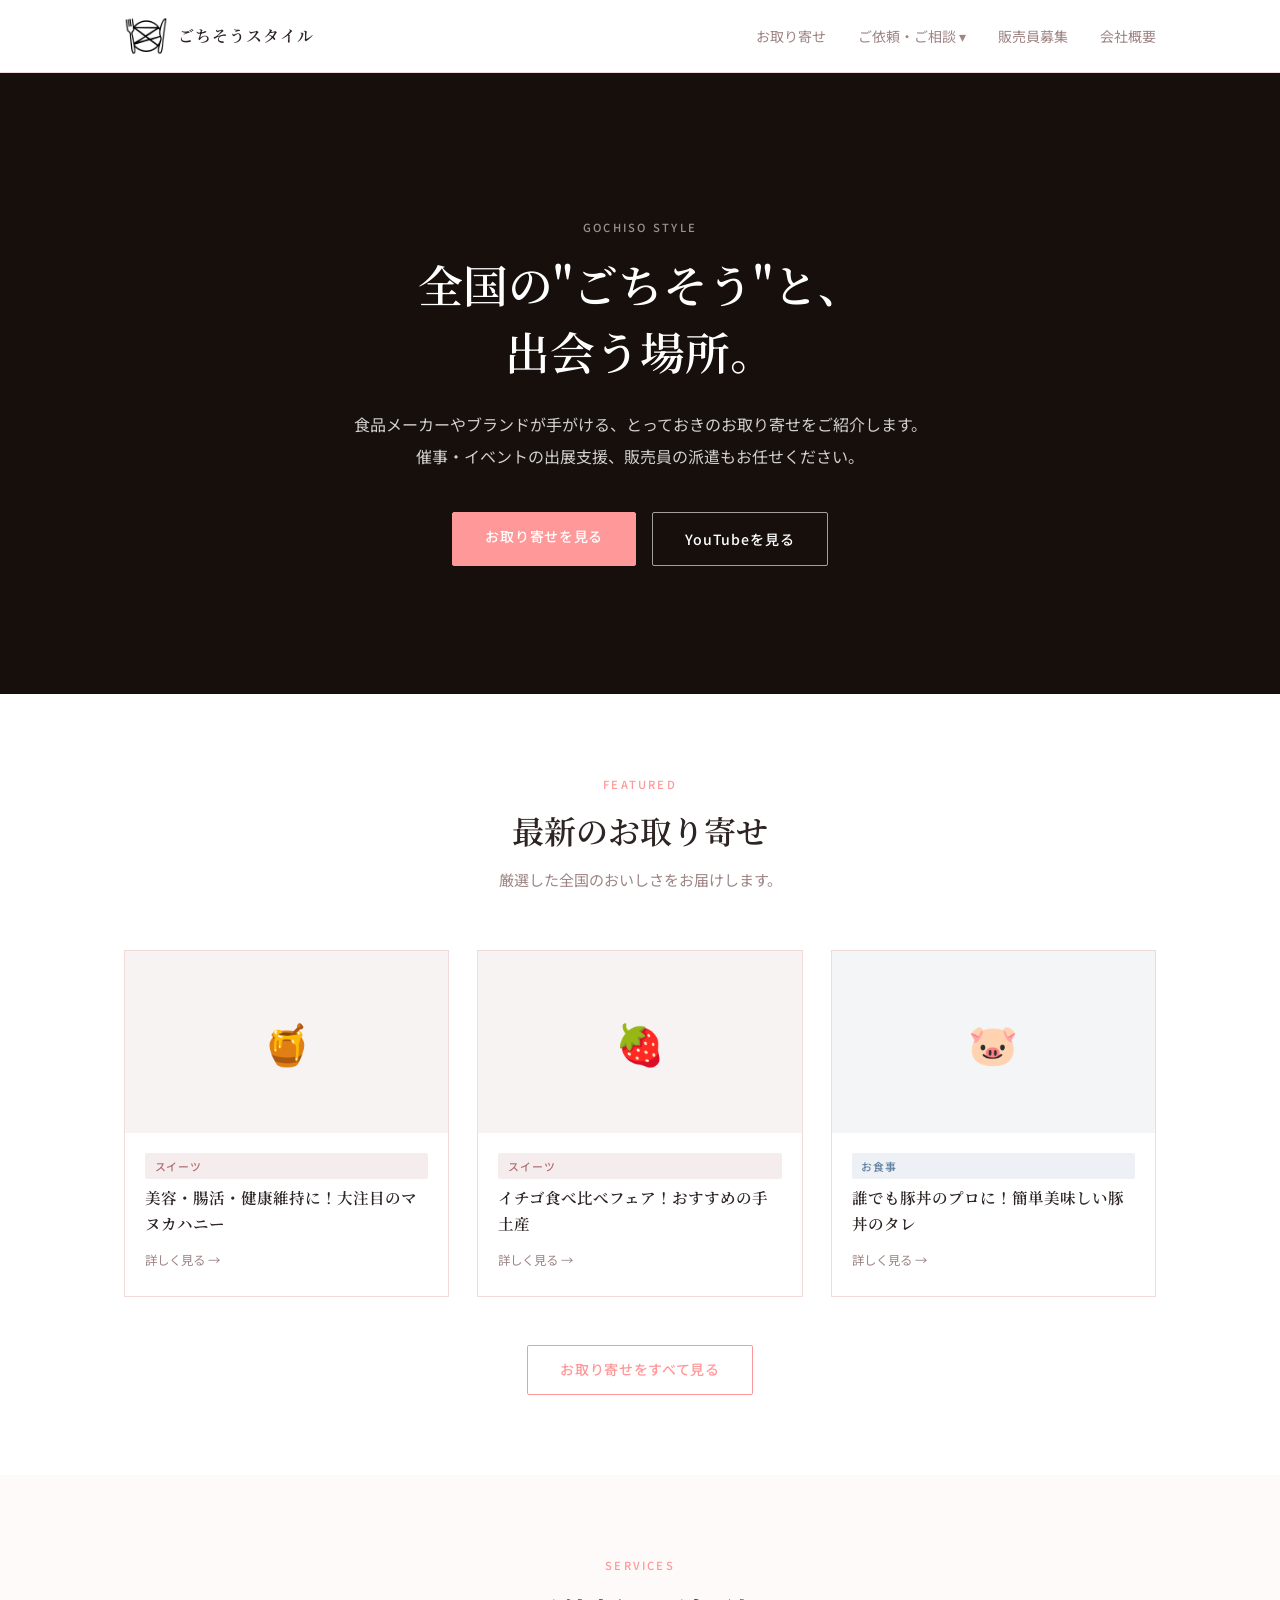
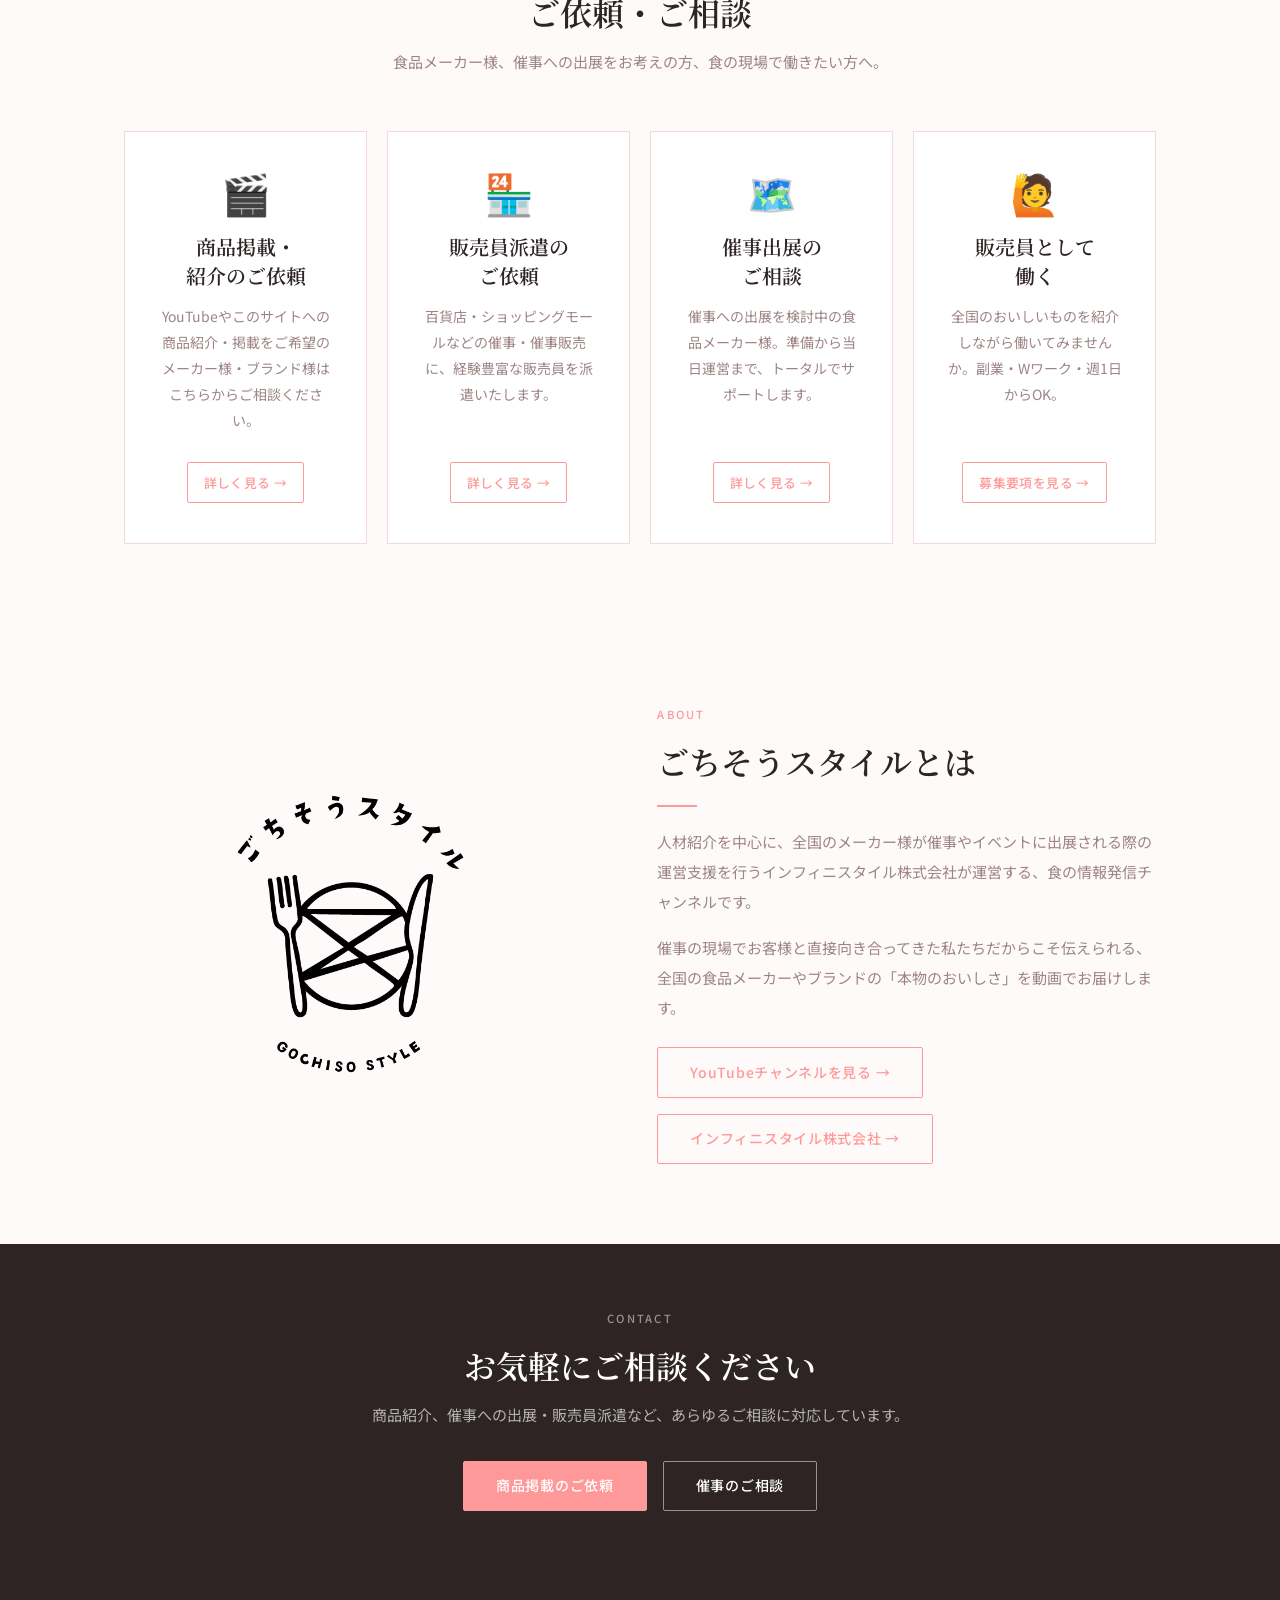
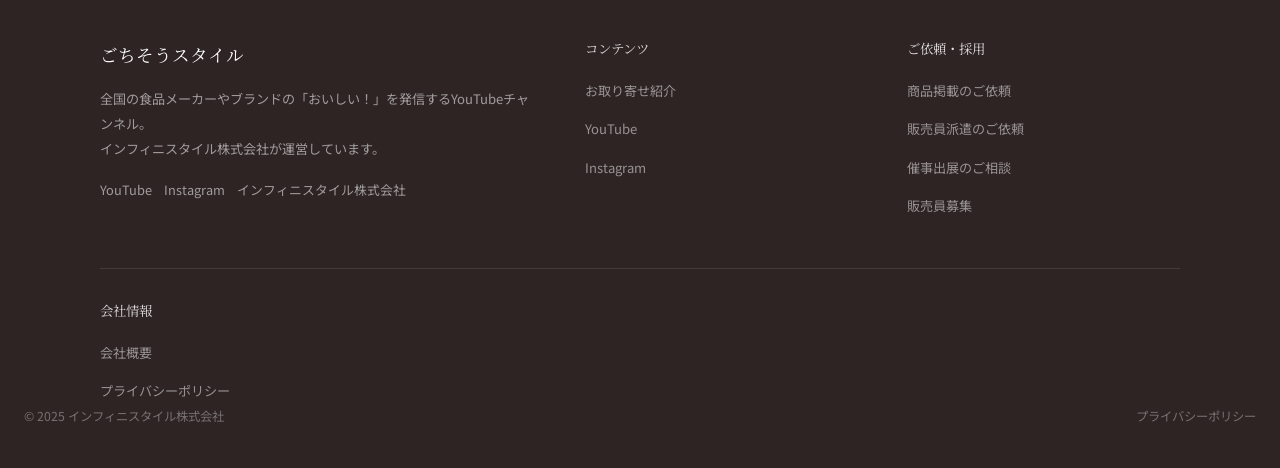
==== index.html @ 625bbd9e "Initial commit: ごちそうスタイル website - トップページ（FV動画・商品一覧） - 商品詳細ページ - ご依頼・ご相談 3ページ（商品掲載・販売員派遣・催事出展） - 販売員" ====
<!DOCTYPE html>
<html lang="ja">
<head>
  <meta charset="UTF-8">
  <meta name="viewport" content="width=device-width, initial-scale=1.0">
  <title>ごちそうスタイル｜全国の"ごちそう"と出会う場所</title>
  <meta name="description" content="食品メーカーやブランドが手がける、とっておきのお取り寄せをご紹介。催事への出展支援・販売員派遣はインフィニスタイル株式会社へ。">
  <link rel="stylesheet" href="css/style.css">
</head>
<body>

<!-- ===== Header ===== -->
<header class="site-header">
  <div class="container">
    <a href="index.html" class="site-logo">
      <img src="images/logo.png" alt="ごちそうスタイル" class="logo-img">
      <span class="logo-text">ごちそうスタイル</span>
    </a>
    <button class="nav-toggle" id="navToggle" aria-expanded="false" aria-label="メニューを開く">
      <span></span><span></span><span></span>
    </button>
    <nav class="site-nav" id="siteNav">
      <ul>
        <li><a href="products.html">お取り寄せ</a></li>
        <li class="has-dropdown">
          <a href="#">ご依頼・ご相談 ▾</a>
          <ul class="dropdown">
            <li><a href="request-feature.html">商品掲載・紹介のご依頼</a></li>
            <li><a href="request-dispatch.html">催事への販売員派遣のご依頼</a></li>
            <li><a href="request-exhibition.html">催事出展のご相談</a></li>
          </ul>
        </li>
        <li><a href="recruit.html">販売員募集</a></li>
        <li><a href="company.html">会社概要</a></li>
      </ul>
    </nav>
  </div>
</header>

<!-- ===== Hero ===== -->
<section class="hero">
  <!-- 動画ファイルを video/fv.mp4 に配置してください -->
  <video class="hero-video-bg" autoplay muted loop playsinline>
    <source src="video/fv.mp4" type="video/mp4">
  </video>
  <div class="hero-overlay"></div>
  <div class="hero-inner">
    <span class="section-label">GOCHISO STYLE</span>
    <h1>全国の"ごちそう"と、<br>出会う場所。</h1>
    <p>食品メーカーやブランドが手がける、とっておきのお取り寄せをご紹介します。<br>催事・イベントの出展支援、販売員の派遣もお任せください。</p>
    <div class="btn-group">
      <a href="products.html" class="btn btn-primary">お取り寄せを見る</a>
      <a href="https://www.youtube.com/@gochiso-style" target="_blank" rel="noopener" class="btn btn-hero-outline">YouTubeを見る</a>
    </div>
  </div>
</section>

<!-- ===== Featured Products ===== -->
<section class="section">
  <div class="container">
    <div class="section-header">
      <span class="section-label">FEATURED</span>
      <h2>最新のお取り寄せ</h2>
      <p>厳選した全国のおいしさをお届けします。</p>
    </div>

    <div class="products-grid" id="featured-products">
      <!-- JS で描画 -->
      <p style="color:var(--text-muted);font-size:0.9rem;">読み込み中...</p>
    </div>

    <div style="text-align: center; margin-top: 3rem;">
      <a href="products.html" class="btn btn-outline">お取り寄せをすべて見る</a>
    </div>
  </div>
</section>

<!-- ===== Services ===== -->
<section class="section section-alt">
  <div class="container">
    <div class="section-header">
      <span class="section-label">SERVICES</span>
      <h2>ご依頼・ご相談</h2>
      <p>食品メーカー様、催事への出展をお考えの方、食の現場で働きたい方へ。</p>
    </div>
    <div class="services-grid">

      <div class="service-card">
        <div class="service-card-icon">🎬</div>
        <h3>商品掲載・<br>紹介のご依頼</h3>
        <p>YouTubeやこのサイトへの商品紹介・掲載をご希望のメーカー様・ブランド様はこちらからご相談ください。</p>
        <a href="request-feature.html" class="btn btn-outline btn-sm">詳しく見る →</a>
      </div>

      <div class="service-card">
        <div class="service-card-icon">🏪</div>
        <h3>販売員派遣の<br>ご依頼</h3>
        <p>百貨店・ショッピングモールなどの催事・催事販売に、経験豊富な販売員を派遣いたします。</p>
        <a href="request-dispatch.html" class="btn btn-outline btn-sm">詳しく見る →</a>
      </div>

      <div class="service-card">
        <div class="service-card-icon">🗺️</div>
        <h3>催事出展の<br>ご相談</h3>
        <p>催事への出展を検討中の食品メーカー様。準備から当日運営まで、トータルでサポートします。</p>
        <a href="request-exhibition.html" class="btn btn-outline btn-sm">詳しく見る →</a>
      </div>

      <div class="service-card">
        <div class="service-card-icon">🙋</div>
        <h3>販売員として<br>働く</h3>
        <p>全国のおいしいものを紹介しながら働いてみませんか。副業・Wワーク・週1日からOK。</p>
        <a href="recruit.html" class="btn btn-outline btn-sm">募集要項を見る →</a>
      </div>

    </div>
  </div>
</section>

<!-- ===== About (最下部) ===== -->
<section class="section section-alt">
  <div class="container">
    <div class="about-content">
      <div class="about-img">
        <img src="images/about.png" alt="ごちそうスタイル">
      </div>
      <div class="about-text">
        <span class="section-label">ABOUT</span>
        <h2>ごちそうスタイルとは</h2>
        <div class="divider"></div>
        <p>人材紹介を中心に、全国のメーカー様が催事やイベントに出展される際の運営支援を行うインフィニスタイル株式会社が運営する、食の情報発信チャンネルです。</p>
        <p>催事の現場でお客様と直接向き合ってきた私たちだからこそ伝えられる、全国の食品メーカーやブランドの「本物のおいしさ」を動画でお届けします。</p>
        <div style="display:flex; gap:1rem; flex-wrap:wrap; margin-top:1.5rem;">
          <a href="https://www.youtube.com/@gochiso-style" target="_blank" rel="noopener" class="btn btn-outline">YouTubeチャンネルを見る →</a>
          <!-- インフィニスタイル株式会社のURLを下記に設定してください -->
          <a href="https://infinistyle.co.jp" target="_blank" rel="noopener" class="btn btn-outline">インフィニスタイル株式会社 →</a>
        </div>
      </div>
    </div>
  </div>
</section>

<!-- ===== CTA ===== -->
<section class="cta-banner">
  <div class="container">
    <span class="section-label">CONTACT</span>
    <h2>お気軽にご相談ください</h2>
    <p>商品紹介、催事への出展・販売員派遣など、あらゆるご相談に対応しています。</p>
    <div class="btn-group">
      <a href="request-feature.html" class="btn btn-primary">商品掲載のご依頼</a>
      <a href="request-exhibition.html" class="btn btn-outline">催事のご相談</a>
    </div>
  </div>
</section>

<!-- ===== Footer ===== -->
<footer class="site-footer">
  <div class="footer-inner">
    <div class="footer-top">
      <div class="footer-brand">
        <span class="footer-logo">ごちそうスタイル</span>
        <p>全国の食品メーカーやブランドの「おいしい！」を発信するYouTubeチャンネル。<br>インフィニスタイル株式会社が運営しています。</p>
        <div style="margin-top:1rem; display:flex; gap:0.75rem; flex-wrap:wrap;">
          <a href="https://www.youtube.com/@gochiso-style" target="_blank" rel="noopener"
             style="font-size:0.8rem;color:rgba(255,255,255,0.55);">YouTube</a>
          <a href="https://www.instagram.com/infinistyle/" target="_blank" rel="noopener"
             style="font-size:0.8rem;color:rgba(255,255,255,0.55);">Instagram</a>
          <!-- インフィニスタイル株式会社のURLを設定してください -->
          <a href="https://infinistyle.co.jp" target="_blank" rel="noopener"
             style="font-size:0.8rem;color:rgba(255,255,255,0.55);">インフィニスタイル株式会社</a>
        </div>
      </div>
      <div class="footer-nav">
        <h4>コンテンツ</h4>
        <ul>
          <li><a href="products.html">お取り寄せ紹介</a></li>
          <li><a href="https://www.youtube.com/@gochiso-style" target="_blank" rel="noopener">YouTube</a></li>
          <li><a href="https://www.instagram.com/infinistyle/" target="_blank" rel="noopener">Instagram</a></li>
        </ul>
      </div>
      <div class="footer-nav">
        <h4>ご依頼・採用</h4>
        <ul>
          <li><a href="request-feature.html">商品掲載のご依頼</a></li>
          <li><a href="request-dispatch.html">販売員派遣のご依頼</a></li>
          <li><a href="request-exhibition.html">催事出展のご相談</a></li>
          <li><a href="recruit.html">販売員募集</a></li>
        </ul>
      </div>
    </div>
      <div class="footer-nav">
        <h4>会社情報</h4>
        <ul>
          <li><a href="company.html">会社概要</a></li>
          <li><a href="#">プライバシーポリシー</a></li>
        </ul>
      </div>
    </div><!-- /.footer-top -->
    <div class="footer-bottom">
      <p>© 2025 インフィニスタイル株式会社</p>
      <div class="footer-links">
        <a href="#">プライバシーポリシー</a>
      </div>
    </div>
  </div>
</footer>

<script src="js/main.js"></script>
</body>
</html>
---- css/style.css ----
/* =====================================================
   ごちそうスタイル — Shared Stylesheet
   Design: Warm minimal (inspired by 北欧暮らしの道具店)
   ===================================================== */

@import url('https://fonts.googleapis.com/css2?family=Noto+Sans+JP:wght@300;400;500&family=Noto+Serif+JP:wght@400;600&display=swap');

/* === Variables === */
:root {
  --bg:           #FFFFFF;
  --bg-alt:       #FFFAFA;
  --surface:      #FFFFFF;
  --text:         #2E2424;
  --text-muted:   #9E8484;
  --accent:       #FF9999;
  --accent-hover: #E07777;
  --accent-light: #FFE4E4;
  --border:       #F0DADA;
  --border-light: #FBF0F0;
  --font-serif:   'Noto Serif JP', 'Georgia', serif;
  --font-sans:    'Noto Sans JP', 'Hiragino Kaku Gothic ProN', sans-serif;
  --max-w:        1080px;
  --px:           1.5rem;
  --radius:       2px;
  --shadow:       0 2px 12px rgba(46, 36, 36, 0.07);
  --shadow-md:    0 4px 24px rgba(46, 36, 36, 0.11);
  --transition:   0.2s ease;
}

/* === Reset === */
*, *::before, *::after { box-sizing: border-box; margin: 0; padding: 0; }
html { font-size: 16px; scroll-behavior: smooth; }
body {
  font-family: var(--font-sans);
  font-weight: 400;
  color: var(--text);
  background: var(--bg);
  line-height: 1.85;
  -webkit-font-smoothing: antialiased;
}
img { max-width: 100%; display: block; }
a { color: inherit; text-decoration: none; }
ul { list-style: none; }
button { font-family: var(--font-sans); }

/* === Layout === */
.container {
  max-width: var(--max-w);
  margin: 0 auto;
  padding: 0 var(--px);
}

/* === Typography === */
h1, h2, h3, h4 {
  font-family: var(--font-serif);
  font-weight: 600;
  line-height: 1.5;
}
h1 { font-size: clamp(1.9rem, 4vw, 2.8rem); }
h2 { font-size: clamp(1.45rem, 3vw, 2rem); }
h3 { font-size: 1.2rem; }
h4 { font-size: 1rem; }

.section-label {
  display: block;
  font-size: 0.7rem;
  font-weight: 500;
  letter-spacing: 0.2em;
  text-transform: uppercase;
  color: var(--accent);
  margin-bottom: 0.75rem;
}
.divider {
  width: 40px;
  height: 2px;
  background: var(--accent);
  margin: 1.25rem 0;
}
.divider-center { margin-left: auto; margin-right: auto; }

/* === Header === */
.site-header {
  background: var(--surface);
  border-bottom: 1px solid var(--border);
  position: sticky;
  top: 0;
  z-index: 100;
}
.site-header .container {
  display: flex;
  align-items: center;
  justify-content: space-between;
  height: 72px;
}
.site-logo {
  display: flex;
  align-items: center;
  gap: 0.65rem;
  flex-shrink: 0;
  text-decoration: none;
}
.logo-img {
  width: 44px;
  height: 44px;
  object-fit: contain;
  border-radius: 4px;
  display: block;
}
.logo-text {
  font-family: var(--font-serif);
  font-size: 1rem;
  font-weight: 600;
  color: var(--text);
  letter-spacing: 0.06em;
}
.site-nav > ul {
  display: flex;
  align-items: center;
  gap: 2rem;
}
.site-nav > ul > li > a {
  font-size: 0.875rem;
  color: var(--text-muted);
  transition: color var(--transition);
  white-space: nowrap;
}
.site-nav > ul > li > a:hover { color: var(--text); }

/* Dropdown */
.has-dropdown { position: relative; }
.dropdown {
  display: none;
  position: absolute;
  top: 100%;
  left: -1rem;
  background: var(--surface);
  border: 1px solid var(--border);
  min-width: 210px;
  padding: 0.5rem 0;
  box-shadow: var(--shadow);
  padding-top: 12px; /* 上部に余白を持たせつつ隙間をなくす */
}
.has-dropdown:hover .dropdown { display: block; }
.dropdown li a {
  display: block;
  padding: 0.55rem 1.25rem;
  font-size: 0.84rem;
  color: var(--text-muted);
  transition: all var(--transition);
}
.dropdown li a:hover { background: var(--bg); color: var(--text); }

/* Mobile toggle */
.nav-toggle {
  display: none;
  flex-direction: column;
  gap: 5px;
  background: none;
  border: none;
  cursor: pointer;
  padding: 6px;
}
.nav-toggle span {
  display: block;
  width: 22px;
  height: 2px;
  background: var(--text);
  transition: var(--transition);
}

/* === Buttons === */
.btn {
  display: inline-block;
  padding: 0.7rem 2rem;
  font-size: 0.875rem;
  font-weight: 500;
  letter-spacing: 0.05em;
  cursor: pointer;
  transition: all var(--transition);
  border-radius: var(--radius);
  border: 1px solid transparent;
}
.btn-primary {
  background: var(--accent);
  color: #fff;
  border-color: var(--accent);
}
.btn-primary:hover {
  background: var(--accent-hover);
  border-color: var(--accent-hover);
}
.btn-outline {
  background: transparent;
  color: var(--accent);
  border-color: var(--accent);
}
.btn-outline:hover { background: var(--accent-light); }
.btn-group {
  display: flex;
  gap: 1rem;
  justify-content: center;
  flex-wrap: wrap;
}

/* === Sections === */
.section { padding: 5rem var(--px); }
.section-alt { background: var(--bg-alt); }
.section-header { text-align: center; margin-bottom: 3.5rem; }
.section-header h2 { margin-bottom: 0.75rem; }
.section-header p {
  color: var(--text-muted);
  max-width: 520px;
  margin: 0 auto;
  font-size: 0.94rem;
}

/* === Hero (video FV) === */
.hero {
  position: relative;
  overflow: hidden;
  background: #1a1210; /* 動画なし時のフォールバック */
  padding: 9rem var(--px) 8rem;
  text-align: center;
}
.hero-video-bg {
  position: absolute;
  top: 0; left: 0;
  width: 100%; height: 100%;
  object-fit: cover;
  z-index: 0;
}
.hero-overlay {
  position: absolute;
  top: 0; left: 0;
  width: 100%; height: 100%;
  background: rgba(20, 12, 8, 0.52);
  z-index: 1;
}
.hero-inner {
  position: relative;
  z-index: 2;
  max-width: 640px;
  margin: 0 auto;
}
.hero .section-label { color: rgba(255,255,255,0.55); }
.hero h1 { color: #ffffff; margin-bottom: 1.5rem; }
.hero p {
  font-size: 1rem;
  color: rgba(255,255,255,0.8);
  line-height: 2;
  margin-bottom: 2.5rem;
}
.btn-hero-outline {
  display: inline-flex;
  align-items: center;
  gap: 0.4rem;
  padding: 0.8rem 2rem;
  font-size: 0.88rem;
  font-weight: 500;
  letter-spacing: 0.06em;
  border: 1.5px solid rgba(255,255,255,0.6);
  color: #ffffff;
  transition: all var(--transition);
  text-decoration: none;
}
.btn-hero-outline:hover {
  background: rgba(255,255,255,0.12);
  border-color: #ffffff;
}

/* === Page Hero (inner pages) === */
.page-hero {
  background: var(--bg-alt);
  padding: 3.5rem var(--px);
  text-align: center;
  border-bottom: 1px solid var(--border);
}
.breadcrumb {
  display: flex;
  align-items: center;
  justify-content: center;
  gap: 0.5rem;
  font-size: 0.78rem;
  color: var(--text-muted);
  margin-bottom: 1rem;
}
.breadcrumb a:hover { color: var(--accent); }
.page-hero h1 { font-size: clamp(1.5rem, 3vw, 2rem); margin-bottom: 0.5rem; }
.page-hero p { font-size: 0.9rem; color: var(--text-muted); }

/* === About Section === */
.about-content {
  display: grid;
  grid-template-columns: 1fr 1.1fr;
  gap: 5rem;
  align-items: center;
}
.about-img {
  display: flex;
  align-items: center;
  justify-content: center;
}
.about-img img {
  width: 100%;
  height: auto;
  display: block;
}
.about-text h2 { margin-bottom: 1rem; }
.about-text p {
  color: var(--text-muted);
  line-height: 2;
  margin-bottom: 1rem;
  font-size: 0.94rem;
}

/* === Stats === */
.stats {
  display: grid;
  grid-template-columns: repeat(3, 1fr);
  gap: 1px;
  background: var(--border);
  border: 1px solid var(--border);
  margin: 3rem 0 2rem;
}
.stat {
  background: var(--surface);
  padding: 2rem;
  text-align: center;
}
.stat-number {
  font-family: var(--font-serif);
  font-size: 2.4rem;
  font-weight: 600;
  color: var(--accent);
  display: block;
  line-height: 1;
  margin-bottom: 0.5rem;
}
.stat-label { font-size: 0.8rem; color: var(--text-muted); }

/* === Service Cards (Top page) === */
.services-grid {
  display: grid;
  grid-template-columns: repeat(auto-fill, minmax(240px, 1fr));
  gap: 1.25rem;
}
.service-card {
  background: var(--surface);
  border: 1px solid var(--border);
  padding: 2.5rem 2rem;
  transition: all var(--transition);
  text-align: center;
  display: flex;
  flex-direction: column;
  align-items: center;
}
.service-card:hover {
  box-shadow: var(--shadow-md);
  transform: translateY(-2px);
}
.service-card-icon {
  font-size: 2.5rem;
  margin-bottom: 1.25rem;
  line-height: 1;
}
.service-card h3 {
  margin-bottom: 0.85rem;
  font-size: 1.25rem;
  line-height: 1.45;
}
.service-card p {
  font-size: 0.875rem;
  color: var(--text-muted);
  line-height: 1.85;
  margin-bottom: 1.75rem;
  flex: 1;
}
.link-arrow {
  font-size: 0.82rem;
  color: var(--accent);
  display: inline-flex;
  align-items: center;
  gap: 0.25rem;
  transition: gap var(--transition);
}
.link-arrow:hover { gap: 0.45rem; }

/* === Product Cards === */
.products-grid {
  display: grid;
  grid-template-columns: repeat(auto-fill, minmax(300px, 1fr));
  gap: 1.75rem;
}
.product-card {
  background: var(--surface);
  border: 1px solid var(--border);
  overflow: hidden;
  transition: all var(--transition);
  color: inherit;
  display: flex;
  flex-direction: column;
}
.product-card:hover {
  box-shadow: var(--shadow-md);
  transform: translateY(-2px);
}
.product-thumb {
  aspect-ratio: 16/9;
  display: flex;
  align-items: center;
  justify-content: center;
  font-size: 2.5rem;
  overflow: hidden;
  position: relative;
  flex-shrink: 0;
}
.product-thumb img {
  width: 100%;
  height: 100%;
  object-fit: cover;
  position: absolute;
  top: 0; left: 0;
}
.thumb-sweets { background: #f7f3f3; }
.thumb-meal   { background: #f3f5f7; }
.product-body {
  padding: 1.25rem 1.25rem 1.5rem;
  display: flex;
  flex-direction: column;
  flex: 1;
}
.product-body h3 {
  font-size: 0.97rem;
  line-height: 1.65;
  margin: 0.4rem 0 0.75rem;
}
.product-desc {
  font-size: 0.84rem;
  color: var(--text-muted);
  line-height: 1.75;
  margin-bottom: 0.85rem;
}
.product-comment {
  border-left: 2px solid var(--border);
  padding: 0.6rem 0.9rem;
  font-size: 0.82rem;
  color: var(--text-muted);
  line-height: 1.7;
  margin-bottom: 1rem;
  font-style: italic;
}
.product-comment::before {
  content: '販売員より: ';
  font-style: normal;
  font-weight: 500;
  color: var(--accent);
  font-size: 0.75rem;
  display: block;
  margin-bottom: 0.2rem;
}
.product-info {
  display: flex;
  justify-content: space-between;
  align-items: baseline;
  margin-bottom: 1rem;
  flex-wrap: wrap;
  gap: 0.25rem;
}
.product-price {
  font-family: var(--font-serif);
  font-size: 1.15rem;
  font-weight: 600;
  color: var(--accent);
}
.product-manufacturer {
  font-size: 0.78rem;
  color: var(--text-muted);
}
.product-actions {
  display: flex;
  gap: 0.6rem;
  flex-wrap: wrap;
  margin-top: auto;
}
.btn-sm {
  padding: 0.5rem 1rem;
  font-size: 0.8rem;
  letter-spacing: 0.03em;
}
.product-meta { font-size: 0.78rem; color: var(--text-muted); }

/* Tags */
.tag {
  display: inline-block;
  font-size: 0.68rem;
  font-weight: 500;
  letter-spacing: 0.08em;
  padding: 0.18rem 0.6rem;
  border-radius: 2px;
}
.tag-sweets { background: #f5eded; color: #b07070; }
.tag-meal   { background: #edf0f5; color: #6080a0; }
.tag-other  { background: #f0f0f0; color: #888888; }

/* Category filter */
.filter-tabs {
  display: flex;
  gap: 0.5rem;
  margin-bottom: 2.5rem;
  flex-wrap: wrap;
}
.filter-tab {
  padding: 0.45rem 1.2rem;
  font-size: 0.84rem;
  border: 1px solid var(--border);
  background: var(--surface);
  cursor: pointer;
  transition: all var(--transition);
  border-radius: 2px;
  color: var(--text-muted);
}
.filter-tab.active,
.filter-tab:hover {
  background: var(--accent);
  border-color: var(--accent);
  color: #fff;
}

/* === Two Column (service pages) === */
.two-col {
  display: grid;
  grid-template-columns: 1fr 1.5fr;
  gap: 2rem;
  align-items: start;
}
.two-col > div:first-child {
  background: #ffffff;
  border-radius: 14px;
  padding: 2.5rem 2.5rem 3rem;
  box-shadow: var(--shadow);
}

/* === Info Box === */
.info-box {
  background: var(--accent-light);
  border-left: 3px solid var(--accent);
  padding: 1.2rem 1.5rem;
  margin: 2rem 0;
}
.info-box p { font-size: 0.9rem; line-height: 1.8; }

/* === Feature List === */
.feature-list { padding: 0; }
.feature-list li {
  padding: 0.7rem 0;
  border-bottom: 1px solid var(--border-light);
  display: flex;
  align-items: flex-start;
  gap: 0.75rem;
  font-size: 0.92rem;
  line-height: 1.75;
}
.feature-list li::before {
  content: '✓';
  color: var(--accent);
  font-weight: 600;
  flex-shrink: 0;
  margin-top: 0.05rem;
}

/* === Step Flow === */
.steps {
  display: grid;
  grid-template-columns: repeat(4, 1fr);
  gap: 0;
  margin: 2.5rem 0;
  position: relative;
}
.step {
  display: flex;
  flex-direction: column;
  align-items: center;
  text-align: center;
  padding: 0 1rem;
  position: relative;
}
.step:not(:last-child)::after {
  content: '→';
  position: absolute;
  right: -0.6rem;
  top: 1.1rem;
  color: var(--accent);
  font-size: 1.1rem;
  z-index: 1;
}
.step-num {
  width: 48px;
  height: 48px;
  border-radius: 50%;
  background: var(--accent);
  color: #fff;
  display: flex;
  align-items: center;
  justify-content: center;
  font-family: var(--font-serif);
  font-size: 1.1rem;
  font-weight: 600;
  margin-bottom: 0.75rem;
  flex-shrink: 0;
}
.step-label {
  font-size: 0.85rem;
  font-weight: 500;
  margin-bottom: 0.3rem;
}
.step-desc {
  font-size: 0.75rem;
  color: var(--text-muted);
  line-height: 1.6;
}

/* === FAQ (Accordion) === */
.faq-list { display: flex; flex-direction: column; gap: 0.75rem; margin-top: 1.5rem; }
.faq-item {
  border: 1px solid var(--border);
  border-radius: var(--radius);
  overflow: hidden;
}
.faq-q {
  padding: 1rem 1.25rem;
  font-weight: 500;
  font-size: 0.92rem;
  display: flex;
  gap: 0.75rem;
  align-items: center;
  background: var(--bg-alt);
  cursor: pointer;
  user-select: none;
  transition: background 0.2s;
}
.faq-q:hover { background: var(--border-light); }
.faq-q::before { content: 'Q'; color: var(--accent); font-weight: 700; flex-shrink: 0; }
.faq-q-text { flex: 1; }
.faq-toggle {
  flex-shrink: 0;
  width: 22px;
  height: 22px;
  border-radius: 50%;
  background: var(--accent);
  color: #fff;
  display: flex;
  align-items: center;
  justify-content: center;
  font-size: 1rem;
  line-height: 1;
  transition: transform 0.25s, background 0.2s;
}
.faq-item.open .faq-toggle { transform: rotate(45deg); }
.faq-a {
  padding: 0 1.25rem;
  font-size: 0.88rem;
  color: var(--text-muted);
  line-height: 1.85;
  display: flex;
  gap: 0.75rem;
  align-items: flex-start;
  max-height: 0;
  overflow: hidden;
  transition: max-height 0.35s ease, padding 0.25s ease;
}
.faq-item.open .faq-a {
  max-height: 400px;
  padding: 1rem 1.25rem;
}
.faq-a::before { content: 'A'; color: var(--text-muted); font-weight: 700; flex-shrink: 0; }

/* === Merit Cards === */
.merit-grid {
  display: grid;
  grid-template-columns: repeat(3, 1fr);
  gap: 1.25rem;
  margin: 2rem 0;
}
.merit-card {
  background: var(--surface);
  border: 1px solid var(--border);
  padding: 1.5rem 1.25rem;
  text-align: center;
}
.merit-num {
  font-family: var(--font-serif);
  font-size: 1.75rem;
  color: var(--accent);
  font-weight: 600;
  margin-bottom: 0.5rem;
}
.merit-title {
  font-size: 0.9rem;
  font-weight: 500;
  margin-bottom: 0.5rem;
  line-height: 1.5;
}
.merit-desc {
  font-size: 0.78rem;
  color: var(--text-muted);
  line-height: 1.75;
}

@media (max-width: 768px) {
  .steps { grid-template-columns: repeat(2, 1fr); gap: 1.5rem; }
  .step:not(:last-child)::after { display: none; }
  .merit-grid { grid-template-columns: 1fr; }
}

/* === Forms === */
.form-wrap {
  background: #FFF0F0;
  border-radius: 14px;
  padding: 2.5rem 2.5rem 3rem;
  max-width: none;
  margin: 0;
}
.form-intro {
  margin-bottom: 2.5rem;
  padding-bottom: 2rem;
  border-bottom: 1px solid var(--border);
}
.form-intro h2 { margin-bottom: 1rem; }
.form-intro p { color: var(--text-muted); line-height: 1.95; font-size: 0.94rem; }

.form-group { margin-bottom: 1.5rem; }
label {
  display: block;
  font-size: 0.84rem;
  font-weight: 500;
  margin-bottom: 0.45rem;
}
label .req { color: #C04040; margin-left: 0.25rem; font-size: 0.75rem; }

input[type="text"],
input[type="email"],
input[type="tel"],
input[type="date"],
input[type="url"],
input[type="number"],
select,
textarea {
  width: 100%;
  padding: 0.7rem 1rem;
  font-family: var(--font-sans);
  font-size: 0.92rem;
  color: var(--text);
  background: var(--surface);
  border: 1px solid var(--border);
  border-radius: var(--radius);
  transition: border-color var(--transition);
  appearance: none;
  -webkit-appearance: none;
}
input:focus, select:focus, textarea:focus {
  outline: none;
  border-color: var(--accent);
}
textarea { resize: vertical; min-height: 140px; }
select {
  background-image: url("data:image/svg+xml,%3Csvg xmlns='http://www.w3.org/2000/svg' width='12' height='8' viewBox='0 0 12 8'%3E%3Cpath d='M1 1l5 5 5-5' stroke='%237E7168' stroke-width='1.5' fill='none' stroke-linecap='round'/%3E%3C/svg%3E");
  background-repeat: no-repeat;
  background-position: right 1rem center;
  padding-right: 2.5rem;
  cursor: pointer;
}
.form-row {
  display: grid;
  grid-template-columns: 1fr 1fr;
  gap: 1rem;
}
.radio-group, .check-group {
  display: flex;
  gap: 1.5rem;
  flex-wrap: wrap;
  margin-top: 0.25rem;
}
.radio-group label, .check-group label {
  display: flex;
  align-items: center;
  gap: 0.4rem;
  font-weight: 400;
  cursor: pointer;
  font-size: 0.9rem;
  margin-bottom: 0;
}
.form-submit { margin-top: 2.5rem; text-align: center; }
.form-note {
  font-size: 0.78rem;
  color: var(--text-muted);
  margin-top: 1rem;
  text-align: center;
  line-height: 1.7;
}

/* === CTA Banner === */
.cta-banner {
  background: var(--text);
  color: #fff;
  padding: 4rem var(--px);
  text-align: center;
}
.cta-banner .section-label { color: rgba(255,255,255,0.5); }
.cta-banner h2 { color: #fff; margin-bottom: 0.75rem; }
.cta-banner p { color: rgba(255,255,255,0.65); font-size: 0.94rem; margin-bottom: 2rem; }
.cta-banner .btn-outline {
  color: #fff;
  border-color: rgba(255,255,255,0.5);
}
.cta-banner .btn-outline:hover {
  background: rgba(255,255,255,0.1);
  border-color: #fff;
}

/* === Job Detail (recruit page) === */
.job-table { width: 100%; border-collapse: collapse; }
.job-table th,
.job-table td {
  padding: 1rem 1.25rem;
  border-bottom: 1px solid var(--border);
  font-size: 0.9rem;
  vertical-align: top;
  line-height: 1.8;
  text-align: left;
}
.job-table th {
  width: 160px;
  color: var(--text-muted);
  font-weight: 500;
  white-space: nowrap;
}

/* === Product Detail Page === */
.product-detail-grid {
  display: grid;
  grid-template-columns: 1fr 1.1fr;
  gap: 4rem;
  align-items: start;
}

/* Image gallery */
.product-gallery-wrap { display: flex; flex-direction: column; gap: 0.5rem; }
.product-gallery-main {
  aspect-ratio: 4/3;
  background: var(--bg-alt);
  border: 1px solid var(--border);
  overflow: hidden;
  display: flex;
  align-items: center;
  justify-content: center;
  font-size: 5rem;
}
.product-gallery-main img {
  width: 100%;
  height: 100%;
  object-fit: cover;
}
.product-gallery-thumbs {
  display: flex;
  gap: 0.5rem;
  flex-wrap: wrap;
}
.product-gallery-thumb {
  width: 72px;
  height: 72px;
  object-fit: cover;
  cursor: pointer;
  border: 2px solid transparent;
  border-radius: var(--radius);
  transition: border-color var(--transition);
}
.product-gallery-thumb.active,
.product-gallery-thumb:hover {
  border-color: var(--accent);
}
.product-youtube-embed {
  margin-top: 1rem;
  aspect-ratio: 16/9;
}
.product-youtube-embed iframe {
  width: 100%;
  height: 100%;
  border: none;
  display: block;
}

.product-detail-thumb {
  aspect-ratio: 16/9;
  display: flex;
  align-items: center;
  justify-content: center;
  font-size: 5rem;
  border: 1px solid var(--border);
}
.product-detail-thumb iframe {
  width: 100%;
  height: 100%;
  border: none;
}
.product-detail-tag { margin-bottom: 1rem; }
.product-detail-info h2 {
  font-size: clamp(1.25rem, 2.5vw, 1.65rem);
  line-height: 1.5;
  margin-bottom: 1.5rem;
}
.product-detail-desc {
  color: var(--text-muted);
  line-height: 2;
  margin-bottom: 1.5rem;
  font-size: 0.94rem;
}
.product-detail-comment {
  background: var(--accent-light);
  border-left: 3px solid var(--accent);
  padding: 1rem 1.25rem;
  margin-bottom: 1.75rem;
  font-style: italic;
  font-size: 0.9rem;
  line-height: 1.75;
}
.product-detail-comment::before {
  content: '販売員より';
  font-style: normal;
  font-weight: 500;
  color: var(--accent);
  font-size: 0.75rem;
  display: block;
  margin-bottom: 0.35rem;
}
.product-detail-meta {
  border-top: 1px solid var(--border);
  padding-top: 1.25rem;
  margin-bottom: 1.75rem;
  display: flex;
  flex-direction: column;
  gap: 0.6rem;
}
.product-detail-meta-row {
  display: flex;
  gap: 1rem;
  font-size: 0.88rem;
  align-items: baseline;
}
.product-detail-meta-label {
  color: var(--text-muted);
  width: 80px;
  flex-shrink: 0;
}
.product-detail-price-value {
  font-family: var(--font-serif);
  font-size: 1.4rem;
  font-weight: 600;
  color: var(--accent);
}
.product-price-note {
  font-size: 0.75rem;
  color: var(--text-muted);
  margin-top: 0.4rem;
  line-height: 1.6;
}
.product-detail-actions {
  display: flex;
  gap: 0.75rem;
  flex-wrap: wrap;
}

/* === Company Page === */
.company-table {
  width: 100%;
  border-collapse: collapse;
  font-size: 0.93rem;
  line-height: 1.8;
}
.company-table th,
.company-table td {
  padding: 1rem 1.25rem;
  border-bottom: 1px solid var(--border);
  text-align: left;
  vertical-align: top;
}
.company-table th {
  width: 180px;
  font-weight: 600;
  color: var(--text);
  white-space: nowrap;
  background: var(--bg-alt);
}
.company-table td { color: var(--text-muted); }
.company-table td a { color: var(--accent); text-decoration: none; }
.company-table td a:hover { text-decoration: underline; }
.company-table-en { font-size: 0.82rem; color: var(--text-muted); }
.company-business-list {
  padding-left: 1.1rem;
  margin: 0;
}
.company-business-list li { margin-bottom: 0.25rem; }

/* History */
.history-list {
  max-width: 700px;
  margin: 0 auto;
  display: flex;
  flex-direction: column;
  gap: 0;
}
.history-item {
  display: flex;
  gap: 2rem;
  align-items: flex-start;
  padding: 1.5rem 0;
  border-bottom: 1px solid var(--border);
  position: relative;
}
.history-item:last-child { border-bottom: none; }
.history-year {
  font-size: 1.6rem;
  font-weight: 700;
  color: var(--accent);
  min-width: 110px;
  line-height: 1.2;
}
.history-year span { font-size: 0.8rem; font-weight: 400; color: var(--text-muted); }
.history-desc {
  font-size: 0.93rem;
  color: var(--text-muted);
  line-height: 1.85;
  padding-top: 0.35rem;
}

/* Business Grid */
.business-grid {
  display: grid;
  grid-template-columns: repeat(2, 1fr);
  gap: 1.5rem;
}
.business-card {
  background: var(--bg-alt);
  border-radius: 12px;
  padding: 2rem;
  border: 1px solid var(--border-light);
}
.business-num {
  font-size: 2rem;
  font-weight: 700;
  color: var(--accent);
  opacity: 0.6;
  line-height: 1;
  margin-bottom: 0.75rem;
}
.business-card h3 {
  font-size: 1rem;
  margin-bottom: 0.75rem;
  color: var(--text);
}
.business-card p {
  font-size: 0.88rem;
  color: var(--text-muted);
  line-height: 1.85;
}

/* Message */
.company-message {
  max-width: 760px;
  margin: 0 auto;
}
.company-message h2 { margin-bottom: 1.5rem; }
.company-message p {
  font-size: 0.94rem;
  color: var(--text-muted);
  line-height: 2;
  margin-bottom: 1.25rem;
}
.company-message-name {
  font-weight: 600;
  color: var(--text) !important;
  margin-top: 2rem;
  font-size: 0.95rem !important;
}

@media (max-width: 768px) {
  .company-table th { width: 120px; }
  .business-grid { grid-template-columns: 1fr; }
  .history-year { font-size: 1.2rem; min-width: 90px; }
}

/* === Footer === */
.site-footer {
  background: var(--text);
  color: rgba(255,255,255,0.75);
  padding: 4rem var(--px) 2.5rem;
}
.footer-inner { max-width: var(--max-w); margin: 0 auto; }
.footer-top {
  display: grid;
  grid-template-columns: 1.6fr 1fr 1fr;
  gap: 3rem;
  padding-bottom: 3rem;
  border-bottom: 1px solid rgba(255,255,255,0.1);
  margin-bottom: 2rem;
}
.footer-logo {
  font-family: var(--font-serif);
  font-size: 1.1rem;
  color: #fff;
  display: block;
  margin-bottom: 1rem;
}
.footer-brand p { font-size: 0.82rem; line-height: 1.9; color: rgba(255,255,255,0.55); }
.footer-nav h4 {
  font-family: var(--font-serif);
  font-size: 0.84rem;
  font-weight: 400;
  color: rgba(255,255,255,0.85);
  margin-bottom: 1rem;
}
.footer-nav ul { display: flex; flex-direction: column; gap: 0.55rem; }
.footer-nav a { font-size: 0.82rem; color: rgba(255,255,255,0.5); transition: color var(--transition); }
.footer-nav a:hover { color: rgba(255,255,255,0.85); }
.footer-bottom {
  display: flex;
  justify-content: space-between;
  align-items: center;
  font-size: 0.77rem;
  color: rgba(255,255,255,0.35);
}
.footer-links { display: flex; gap: 1.5rem; }
.footer-links a { color: rgba(255,255,255,0.35); transition: color var(--transition); }
.footer-links a:hover { color: rgba(255,255,255,0.75); }

/* === Responsive === */
@media (max-width: 860px) {
  .two-col,
  .about-content,
  .product-detail-grid {
    grid-template-columns: 1fr;
    gap: 2.5rem;
  }
}

@media (max-width: 768px) {
  :root { --px: 1.25rem; }

  .nav-toggle { display: flex; }
  .site-nav {
    display: none;
    position: absolute;
    top: 72px;
    left: 0;
    right: 0;
    background: var(--surface);
    border-bottom: 1px solid var(--border);
    padding: 0.5rem 0 1rem;
    box-shadow: var(--shadow);
  }
  .site-nav.open { display: block; }
  .site-nav ul { flex-direction: column; gap: 0; }
  .site-nav > ul > li > a {
    display: block;
    padding: 0.8rem 1.5rem;
    font-size: 0.95rem;
    color: var(--text);
  }
  .dropdown {
    position: static;
    box-shadow: none;
    border: none;
    border-top: 1px solid var(--border-light);
    display: block;
    background: var(--bg);
    min-width: auto;
  }
  .dropdown li a {
    padding: 0.6rem 2.75rem;
    color: var(--text-muted);
    font-size: 0.88rem;
  }

  .hero { padding: 5.5rem var(--px) 4.5rem; }
  .logo-text { display: none; } /* モバイルではロゴ画像のみ */
  .section { padding: 3.5rem var(--px); }
  .form-row { grid-template-columns: 1fr; }
  .stats { grid-template-columns: 1fr; }
  .footer-top { grid-template-columns: 1fr; gap: 2rem; }
  .footer-bottom { flex-direction: column; gap: 0.75rem; text-align: center; }
  .job-table th { width: 100px; }
}

@media (max-width: 480px) {
  .services-grid { grid-template-columns: 1fr; }
  .products-grid { grid-template-columns: 1fr; }
  .btn { padding: 0.7rem 1.5rem; }
}
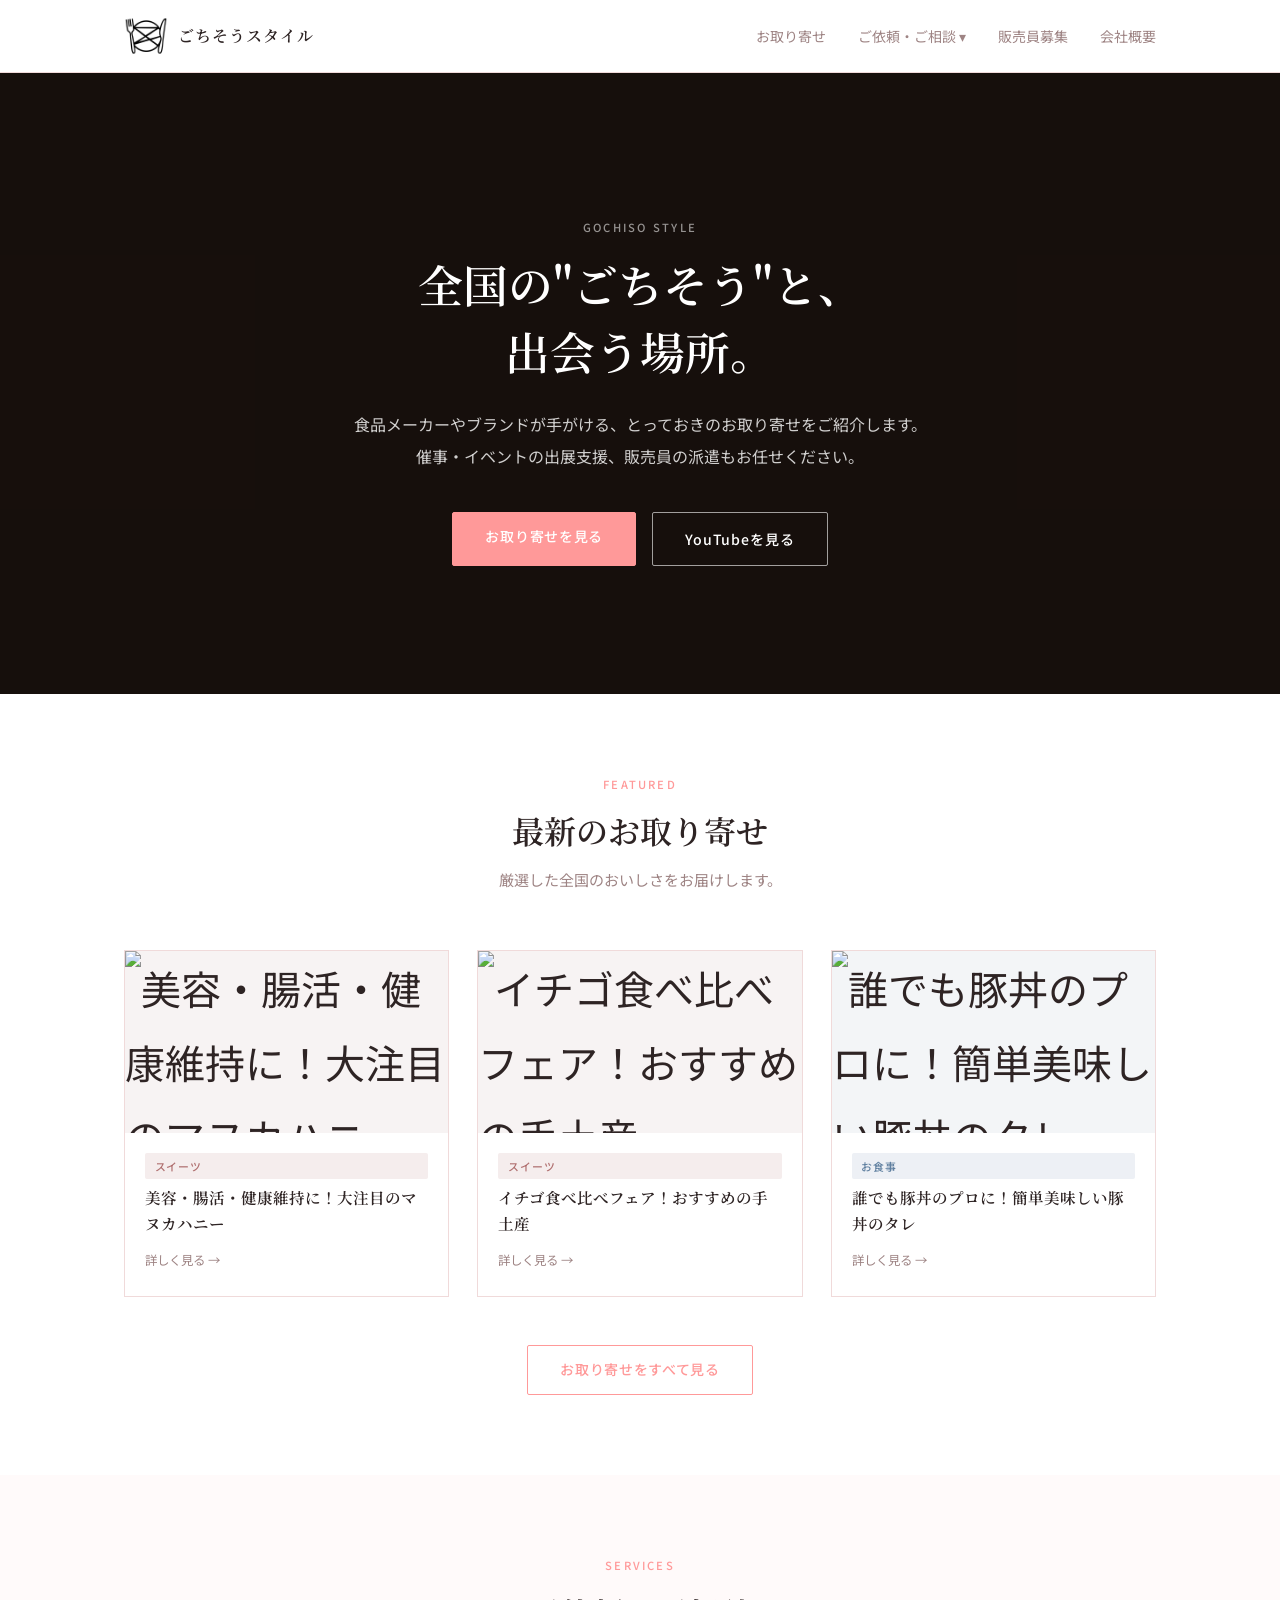
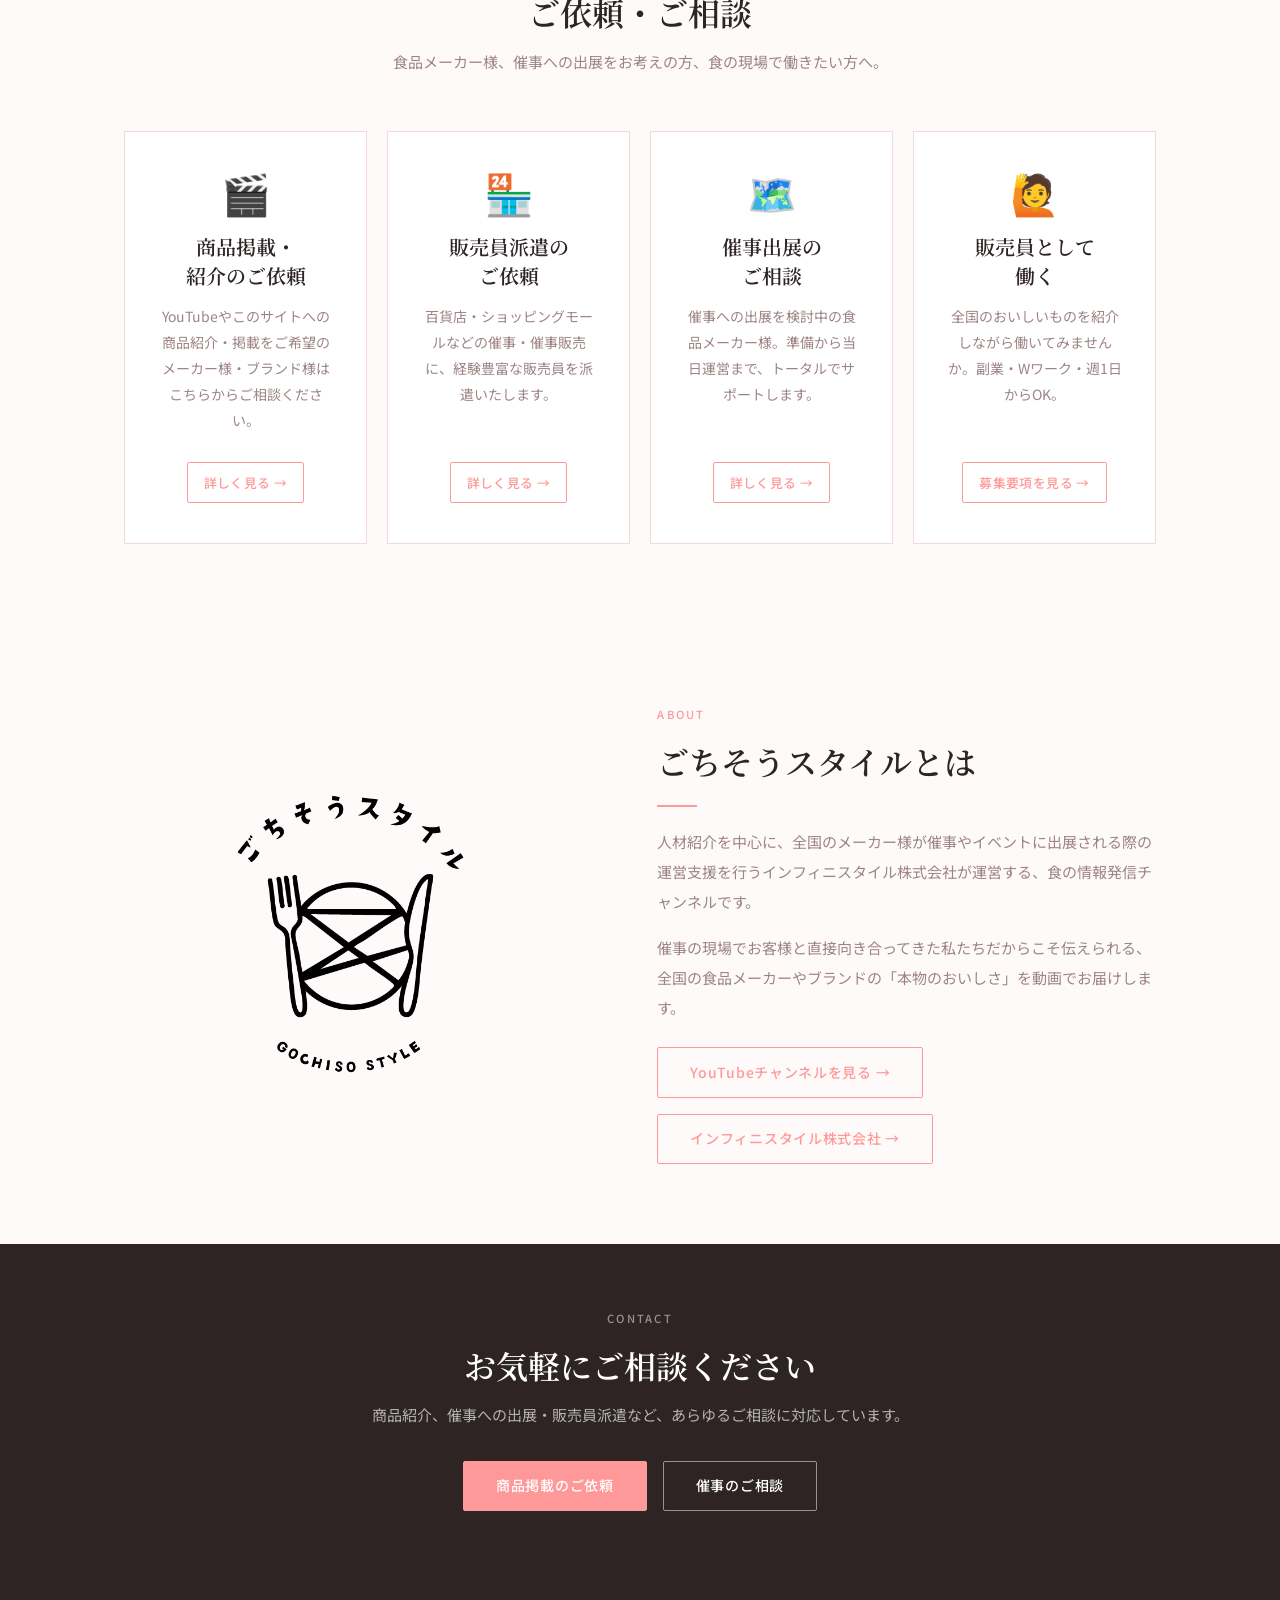
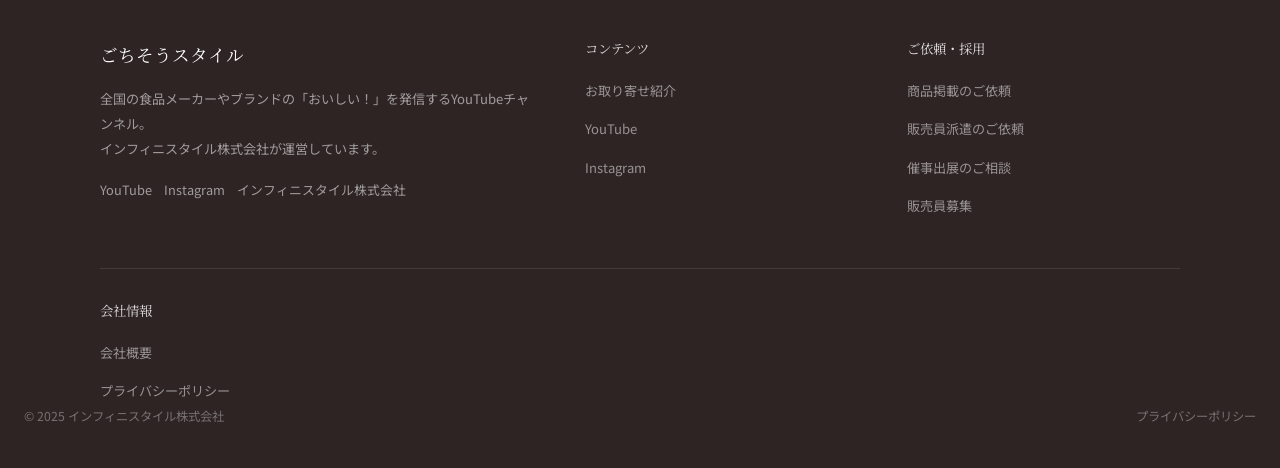
==== commit 3fca9679: "ファビコン追加・全ページに設定" ====
--- a/index.html
+++ b/index.html
@@ -5,6 +5,10 @@
   <meta name="viewport" content="width=device-width, initial-scale=1.0">
   <title>ごちそうスタイル｜全国の"ごちそう"と出会う場所</title>
   <meta name="description" content="食品メーカーやブランドが手がける、とっておきのお取り寄せをご紹介。催事への出展支援・販売員派遣はインフィニスタイル株式会社へ。">
+  <link rel="icon" type="image/x-icon" href="favicon.ico">
+  <link rel="icon" type="image/png" sizes="32x32" href="images/favicon-32.png">
+  <link rel="icon" type="image/png" sizes="16x16" href="images/favicon-16.png">
+  <link rel="apple-touch-icon" sizes="180x180" href="images/favicon-180.png">
   <link rel="stylesheet" href="css/style.css">
 </head>
 <body>
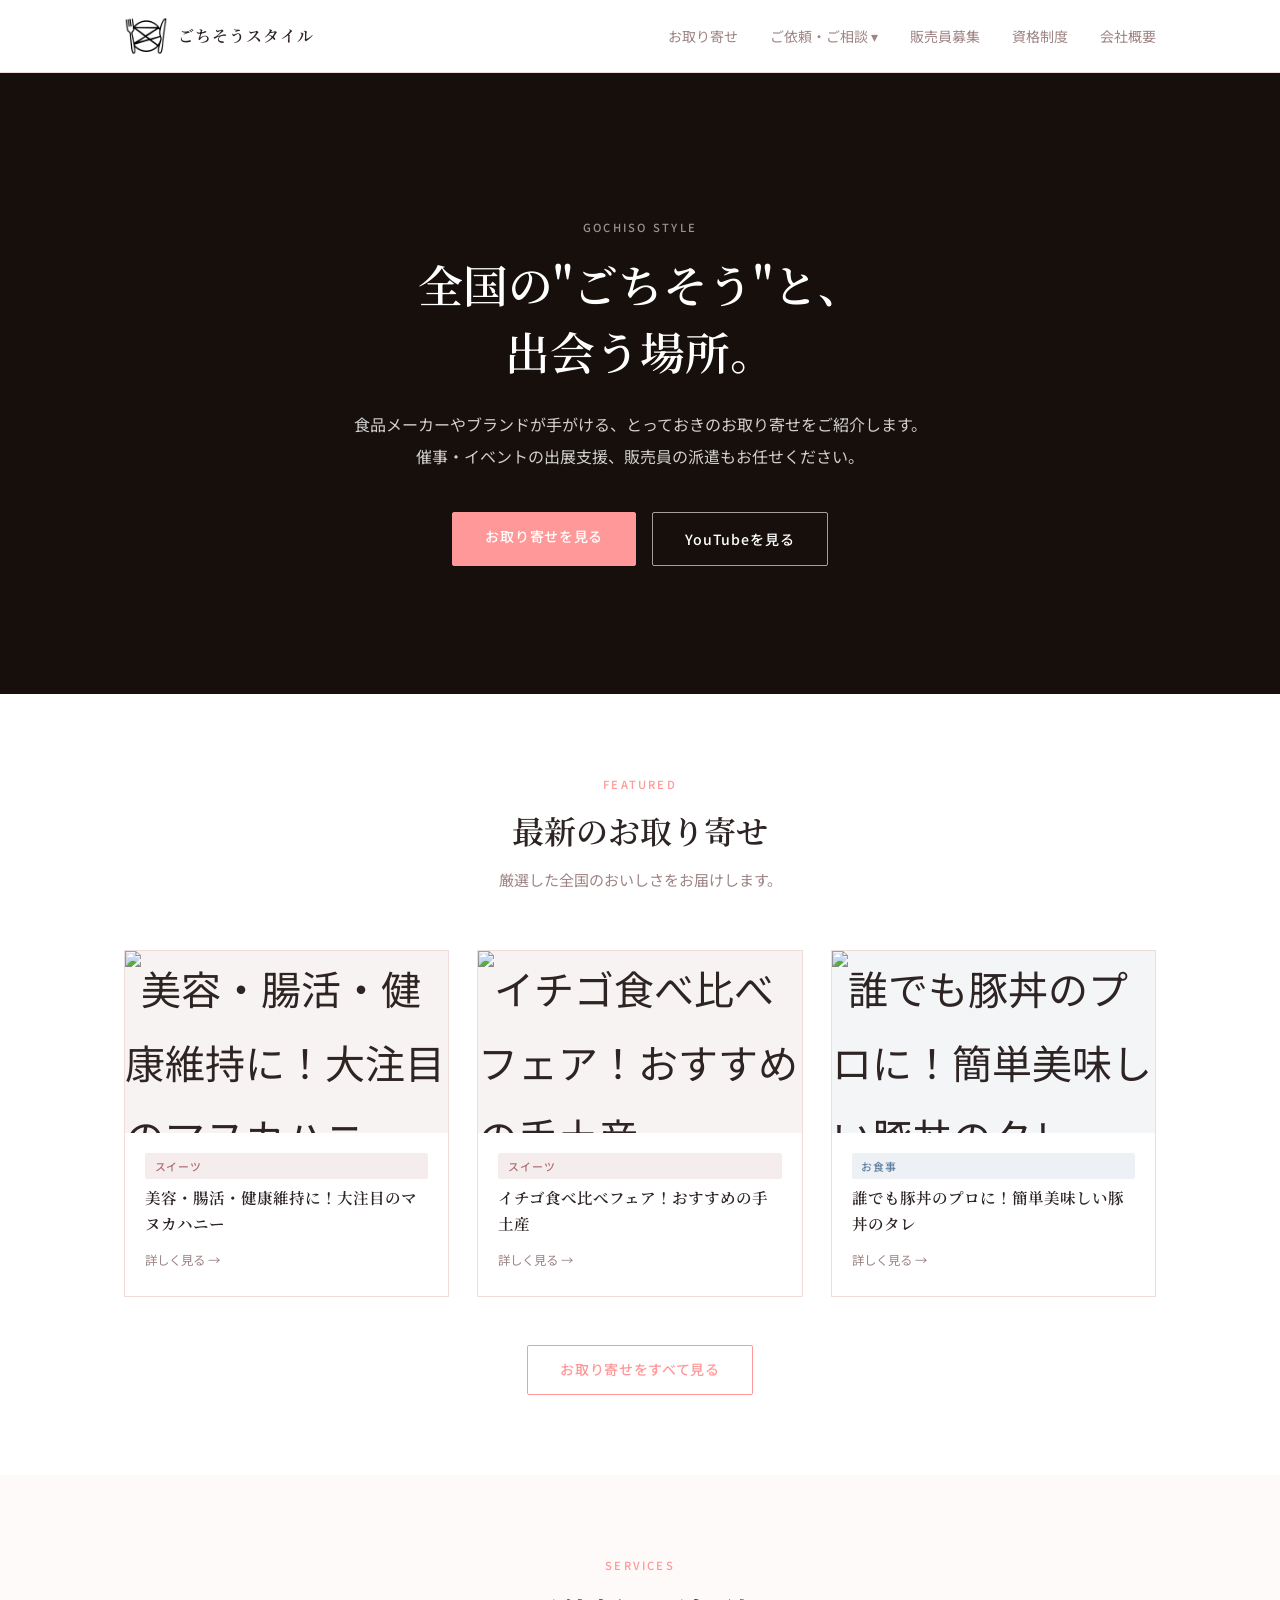
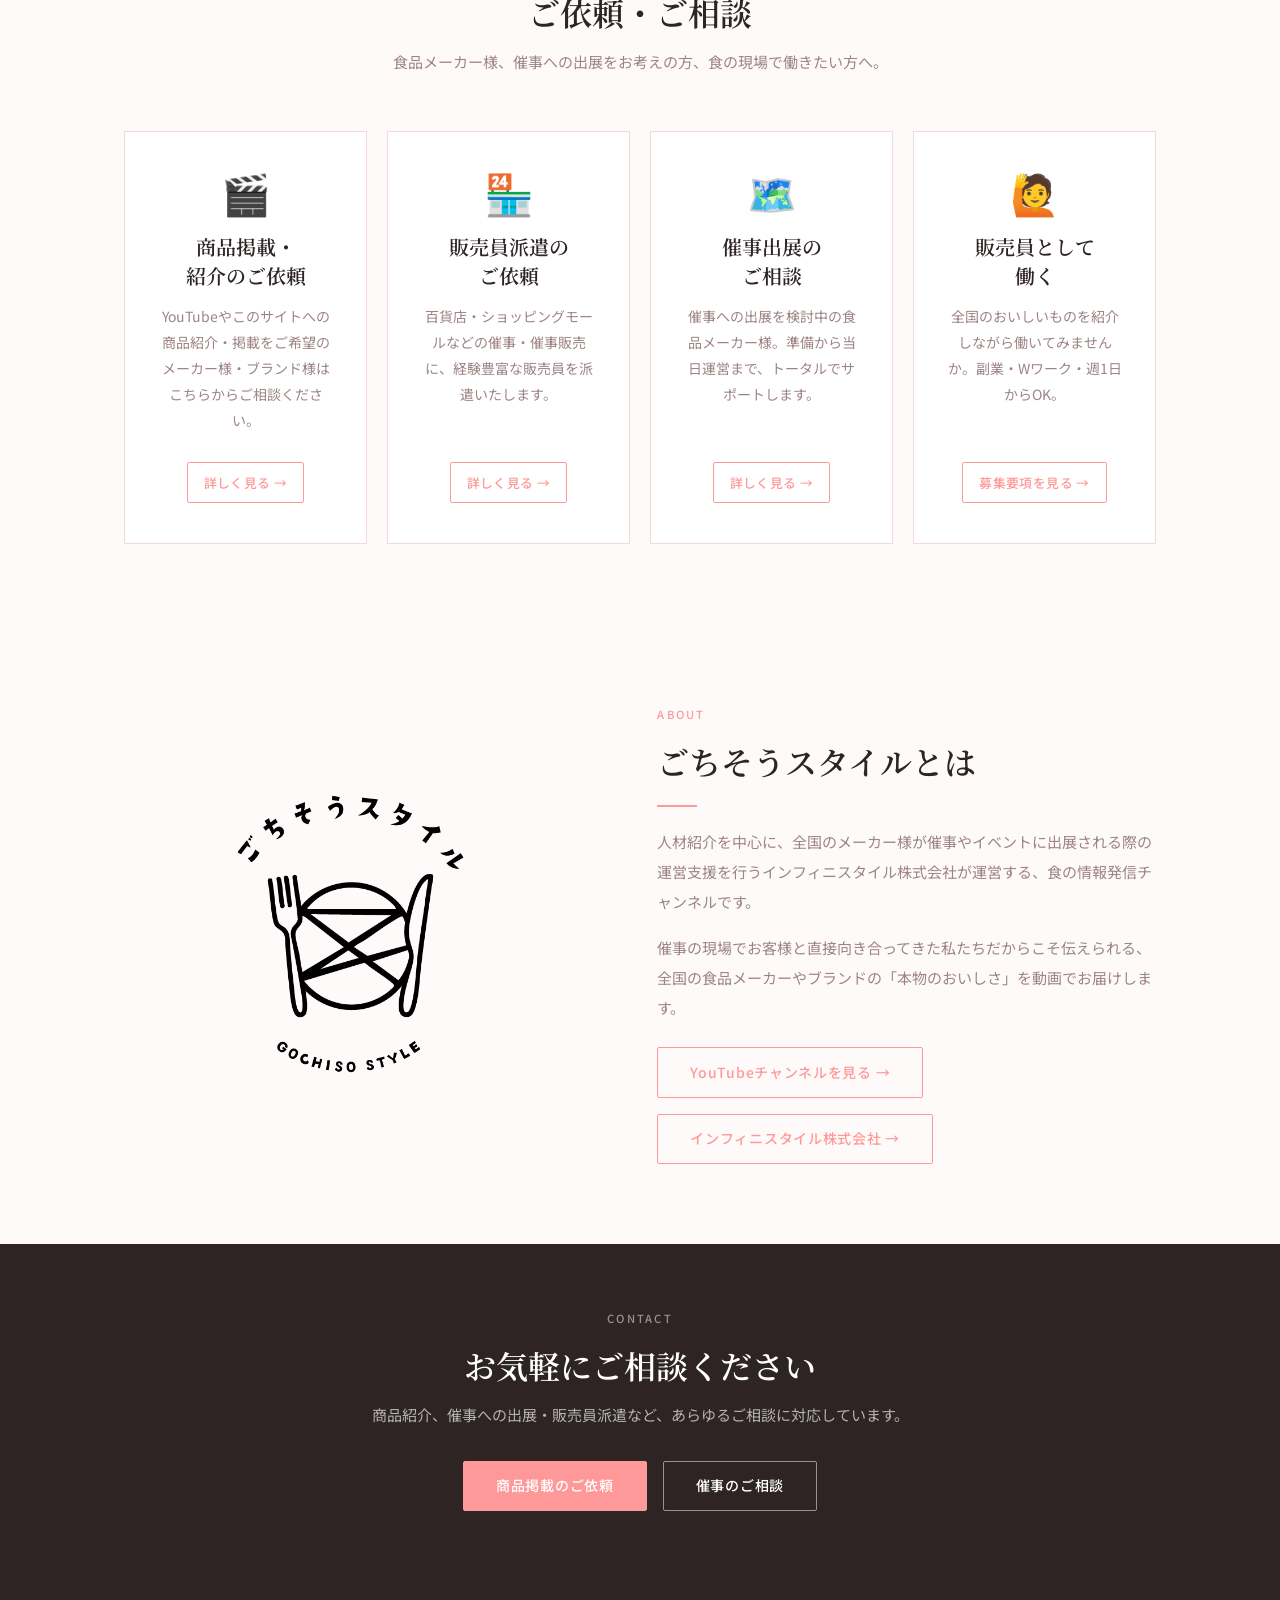
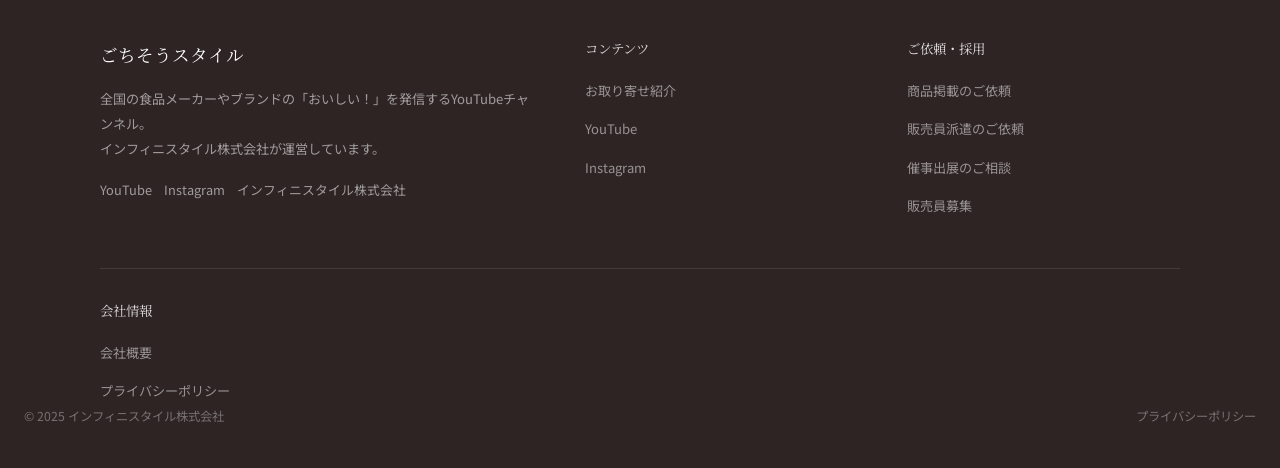
==== commit 1f8e380e: "食品催事販売スペシャリスト資格制度ページを新規作成 - certification.html: 2級（オンライン講座）・1級（実技研修）カリキュラム、Aさん事例、申込フォームを含む資格制度ページ - " ====
--- a/index.html
+++ b/index.html
@@ -35,6 +35,7 @@
           </ul>
         </li>
         <li><a href="recruit.html">販売員募集</a></li>
+        <li><a href="certification.html">資格制度</a></li>
         <li><a href="company.html">会社概要</a></li>
       </ul>
     </nav>
--- a/css/style.css
+++ b/css/style.css
@@ -1195,3 +1195,275 @@
   .products-grid { grid-template-columns: 1fr; }
   .btn { padding: 0.7rem 1.5rem; }
 }
+
+/* =====================================================
+   資格制度ページ (certification.html)
+   ===================================================== */
+
+/* --- Overview --- */
+.cert-overview {
+  display: grid;
+  grid-template-columns: 1fr auto;
+  gap: 3rem;
+  align-items: center;
+}
+.cert-overview-text strong { color: var(--accent); }
+.cert-overview-badges {
+  display: flex;
+  flex-direction: column;
+  align-items: center;
+  gap: 0.5rem;
+}
+.cert-badge {
+  width: 180px;
+  padding: 1.25rem 1rem;
+  border-radius: 12px;
+  text-align: center;
+  box-shadow: var(--shadow-md);
+}
+.cert-badge--2 {
+  background: #fff8f0;
+  border: 2px solid #f0c878;
+}
+.cert-badge--1 {
+  background: #fff4f4;
+  border: 2px solid var(--accent);
+}
+.cert-badge-kyu {
+  display: block;
+  font-family: var(--font-serif);
+  font-size: 2rem;
+  font-weight: 600;
+  line-height: 1;
+  margin-bottom: 0.4rem;
+}
+.cert-badge--2 .cert-badge-kyu { color: #c08000; }
+.cert-badge--1 .cert-badge-kyu { color: var(--accent-hover); }
+.cert-badge-label {
+  font-size: 0.78rem;
+  color: var(--text-muted);
+  line-height: 1.4;
+}
+.cert-badge-arrow {
+  font-size: 1.5rem;
+  color: var(--text-muted);
+  line-height: 1;
+}
+
+/* --- Grade Block --- */
+.cert-grade-block {
+  background: var(--surface);
+  border-radius: 16px;
+  overflow: hidden;
+  box-shadow: var(--shadow);
+}
+.cert-grade-header {
+  display: flex;
+  align-items: center;
+  gap: 1.5rem;
+  padding: 1.5rem 2rem;
+}
+.cert-grade-header--2 { background: linear-gradient(90deg, #fff4d6, #fffbf0); border-left: 5px solid #e0a800; }
+.cert-grade-header--1 { background: linear-gradient(90deg, #ffe4e4, #fff6f6); border-left: 5px solid var(--accent); }
+.cert-grade-num {
+  font-family: var(--font-serif);
+  font-size: 3rem;
+  font-weight: 600;
+  line-height: 1;
+  flex-shrink: 0;
+  width: 3.5rem;
+  text-align: center;
+}
+.cert-grade-header--2 .cert-grade-num { color: #b07800; }
+.cert-grade-header--1 .cert-grade-num { color: var(--accent-hover); }
+.cert-grade-header h3 { font-size: 1.15rem; margin-bottom: 0.25rem; }
+.cert-grade-header p { font-size: 0.9rem; color: var(--text-muted); margin: 0; }
+
+/* --- Steps --- */
+.cert-steps {
+  padding: 1.5rem 2rem 2rem;
+  display: flex;
+  flex-direction: column;
+  gap: 1rem;
+}
+.cert-step {
+  display: flex;
+  gap: 1.25rem;
+  background: var(--bg-alt);
+  border-radius: 10px;
+  padding: 1.25rem 1.5rem;
+  border: 1px solid var(--border-light);
+}
+.cert-step--test {
+  background: #f8fff8;
+  border-color: #aadeaa;
+}
+.cert-step-num {
+  flex-shrink: 0;
+  min-width: 60px;
+  font-size: 0.72rem;
+  font-weight: 500;
+  letter-spacing: 0.08em;
+  color: var(--accent);
+  background: var(--accent-light);
+  border-radius: 6px;
+  display: flex;
+  align-items: center;
+  justify-content: center;
+  text-align: center;
+  padding: 0.4rem;
+  height: fit-content;
+  align-self: flex-start;
+  margin-top: 0.15rem;
+}
+.cert-step--test .cert-step-num {
+  background: #d4f0d4;
+  color: #2e7d2e;
+}
+.cert-step-body h4 {
+  font-size: 1rem;
+  margin-bottom: 0.25rem;
+}
+.cert-step-theme {
+  font-size: 0.88rem;
+  color: var(--accent-hover);
+  font-weight: 500;
+  margin-bottom: 0.5rem;
+}
+.cert-step-body p { font-size: 0.92rem; color: var(--text); margin: 0; }
+.cert-step-body p + p { margin-top: 0.35rem; }
+.cert-note {
+  display: flex;
+  align-items: flex-start;
+  gap: 0.5rem;
+  margin-top: 0.75rem;
+  background: #fffbea;
+  border: 1px solid #ffe082;
+  border-radius: 6px;
+  padding: 0.6rem 0.9rem;
+  font-size: 0.88rem;
+}
+.cert-note-icon { flex-shrink: 0; }
+
+/* --- After Certification Grid --- */
+.cert-after-grid {
+  display: grid;
+  grid-template-columns: repeat(3, 1fr);
+  gap: 1.5rem;
+  margin-top: 2rem;
+}
+.cert-after-card {
+  background: var(--surface);
+  border: 1px solid var(--border-light);
+  border-radius: 14px;
+  padding: 2rem 1.5rem;
+  text-align: center;
+  box-shadow: var(--shadow);
+}
+.cert-after-icon {
+  font-size: 2.5rem;
+  margin-bottom: 0.75rem;
+  line-height: 1;
+}
+.cert-after-card h4 {
+  font-size: 1rem;
+  margin-bottom: 0.75rem;
+}
+.cert-after-card p { font-size: 0.9rem; color: var(--text-muted); }
+
+/* --- Case Study --- */
+.cert-case {
+  display: grid;
+  grid-template-columns: 240px 1fr;
+  gap: 2.5rem;
+  background: var(--surface);
+  border-radius: 16px;
+  padding: 2.5rem;
+  box-shadow: var(--shadow-md);
+  border: 1px solid var(--border-light);
+}
+.cert-case-profile {
+  display: flex;
+  flex-direction: column;
+  align-items: center;
+  text-align: center;
+  gap: 1rem;
+}
+.cert-case-avatar {
+  width: 90px;
+  height: 90px;
+  border-radius: 50%;
+  background: var(--accent-light);
+  border: 3px solid var(--accent);
+  display: flex;
+  align-items: center;
+  justify-content: center;
+  font-family: var(--font-serif);
+  font-size: 2rem;
+  font-weight: 600;
+  color: var(--accent-hover);
+  line-height: 1;
+}
+.cert-case-avatar span { font-size: 0.9rem; font-family: var(--font-sans); margin-left: 2px; }
+.cert-case-grade {
+  display: inline-block;
+  background: var(--accent);
+  color: #fff;
+  font-size: 0.78rem;
+  padding: 0.3rem 0.75rem;
+  border-radius: 20px;
+  line-height: 1.5;
+}
+.cert-case-attr { font-size: 0.9rem; color: var(--text-muted); margin: 0; }
+.cert-case-income {
+  font-size: 1rem;
+  margin: 0;
+}
+.cert-case-income strong { font-size: 1.4rem; color: var(--accent-hover); }
+.cert-case-days { font-size: 0.85rem; color: var(--text-muted); margin: 0; }
+
+.cert-case-lead {
+  font-size: 1.05rem;
+  font-weight: 500;
+  color: var(--text);
+  margin-bottom: 1rem;
+}
+.cert-case-quote {
+  border-left: 3px solid var(--accent);
+  padding: 0.75rem 1.25rem;
+  background: var(--bg-alt);
+  border-radius: 0 8px 8px 0;
+  font-size: 0.92rem;
+  color: var(--text);
+  line-height: 1.9;
+  margin-bottom: 1.25rem;
+}
+.cert-case-tags {
+  display: flex;
+  flex-wrap: wrap;
+  gap: 0.5rem;
+}
+.cert-tag {
+  font-size: 0.78rem;
+  background: var(--accent-light);
+  color: var(--accent-hover);
+  border: 1px solid var(--accent);
+  border-radius: 20px;
+  padding: 0.25rem 0.75rem;
+}
+
+/* --- Nav current --- */
+.nav-current { color: var(--accent) !important; font-weight: 500; }
+
+/* === Certification Responsive === */
+@media (max-width: 768px) {
+  .cert-overview { grid-template-columns: 1fr; }
+  .cert-overview-badges { flex-direction: row; justify-content: center; }
+  .cert-after-grid { grid-template-columns: 1fr; }
+  .cert-case { grid-template-columns: 1fr; }
+  .cert-case-profile { flex-direction: row; text-align: left; }
+  .cert-grade-header { padding: 1.25rem 1.25rem; }
+  .cert-steps { padding: 1.25rem 1.25rem 1.5rem; }
+  .cert-step { flex-direction: column; gap: 0.75rem; }
+  .cert-step-num { width: fit-content; }
+}
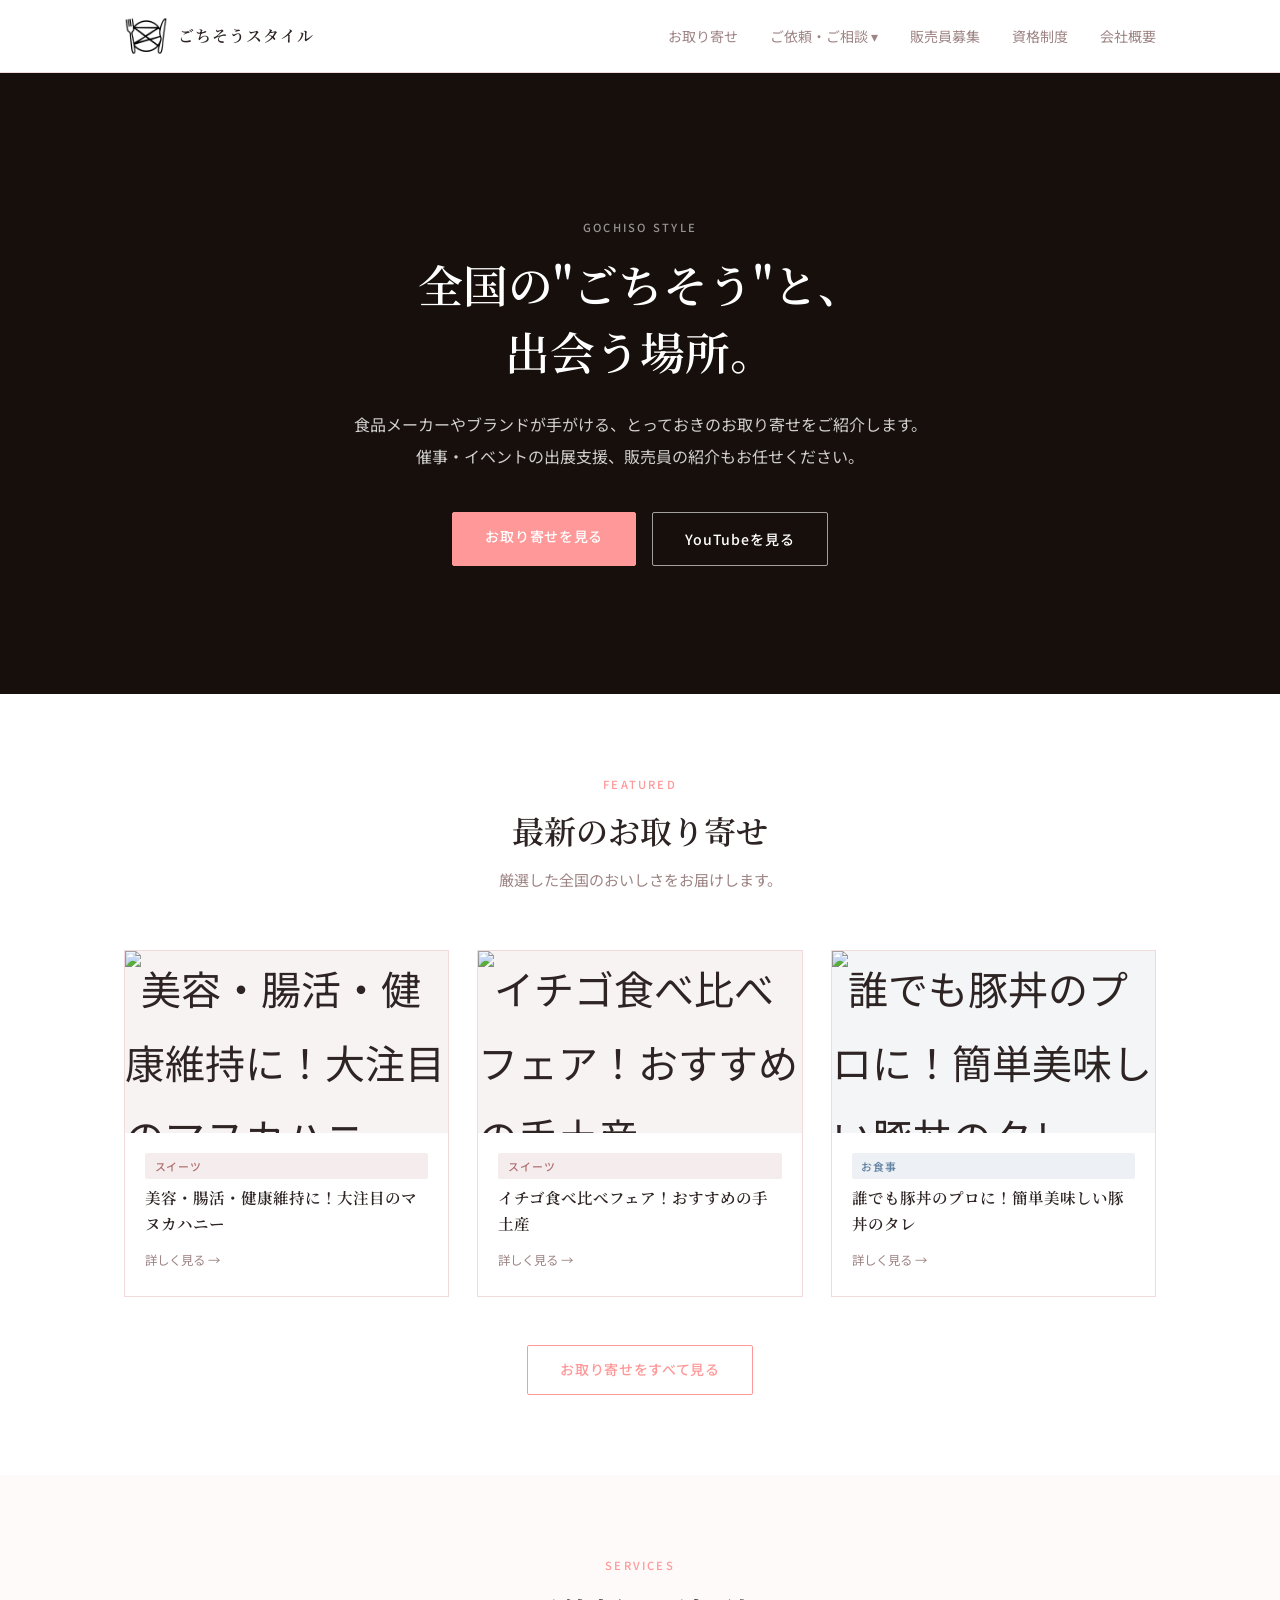
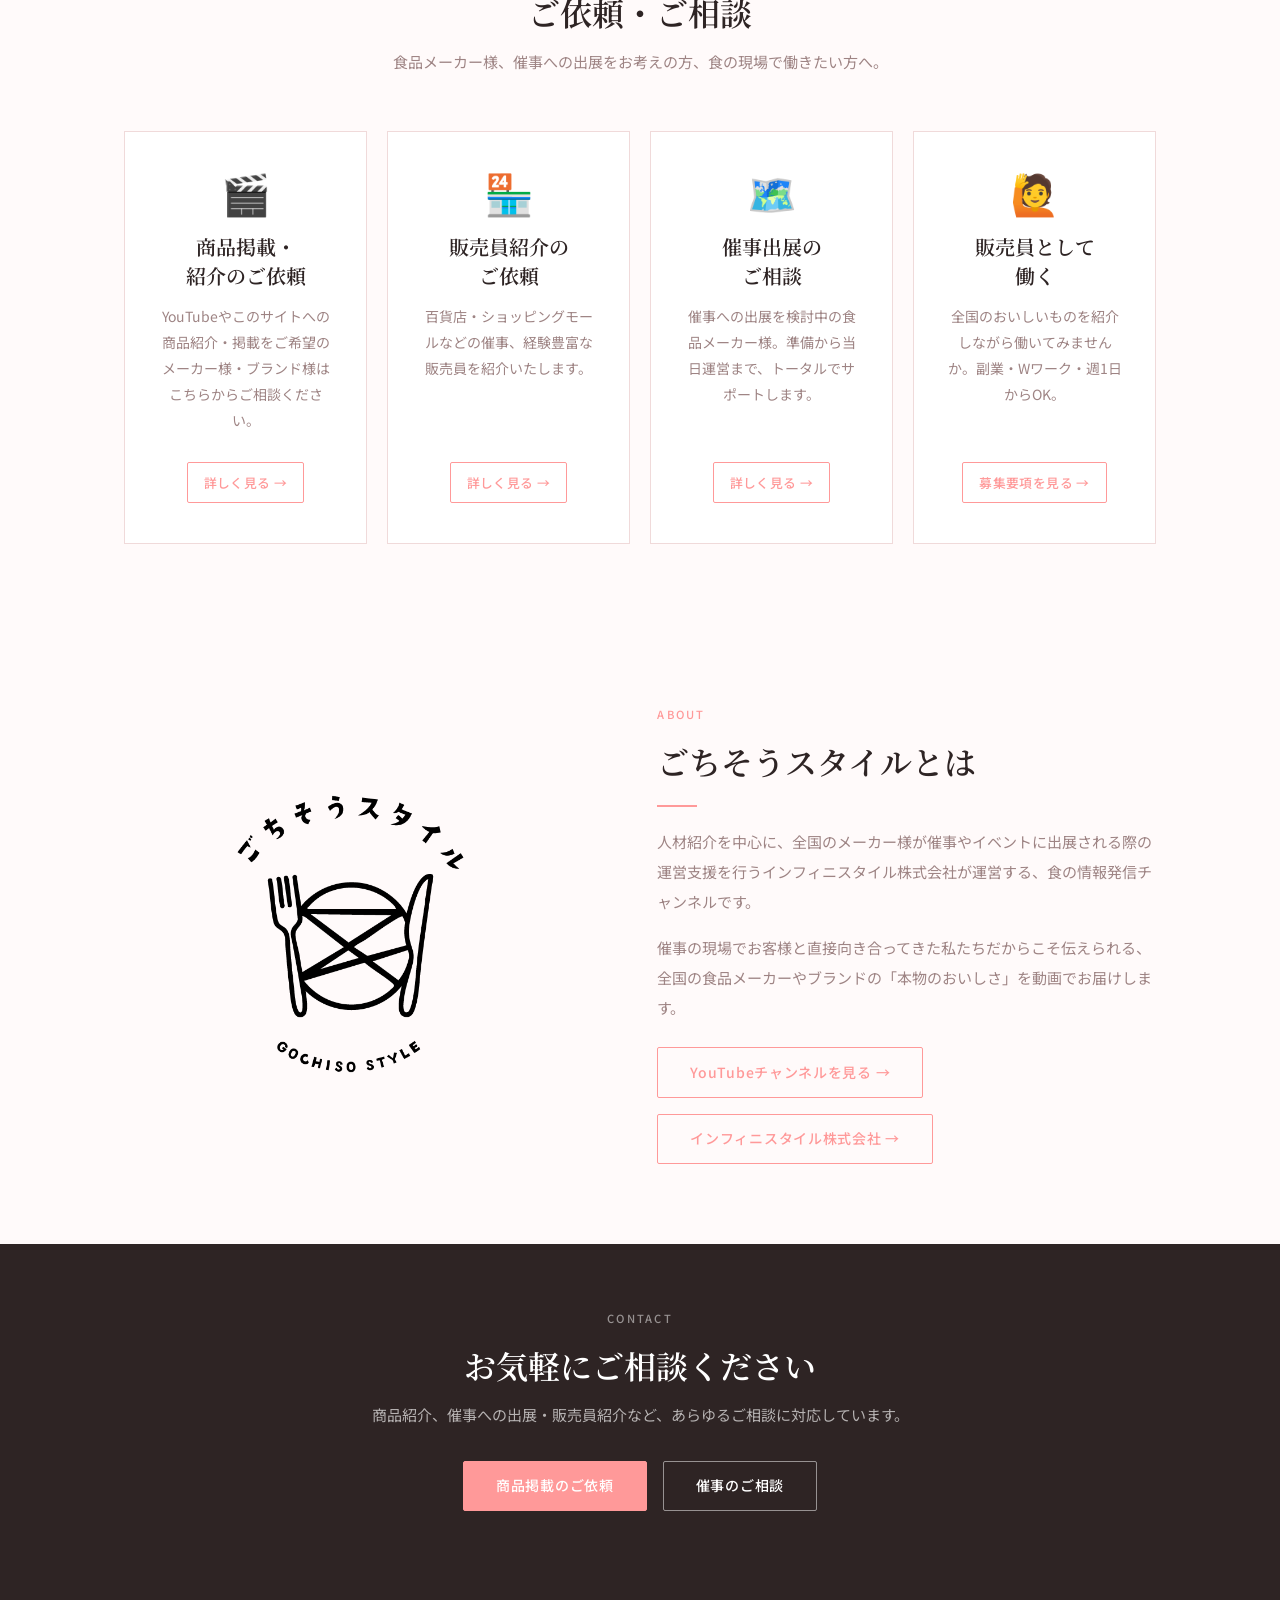
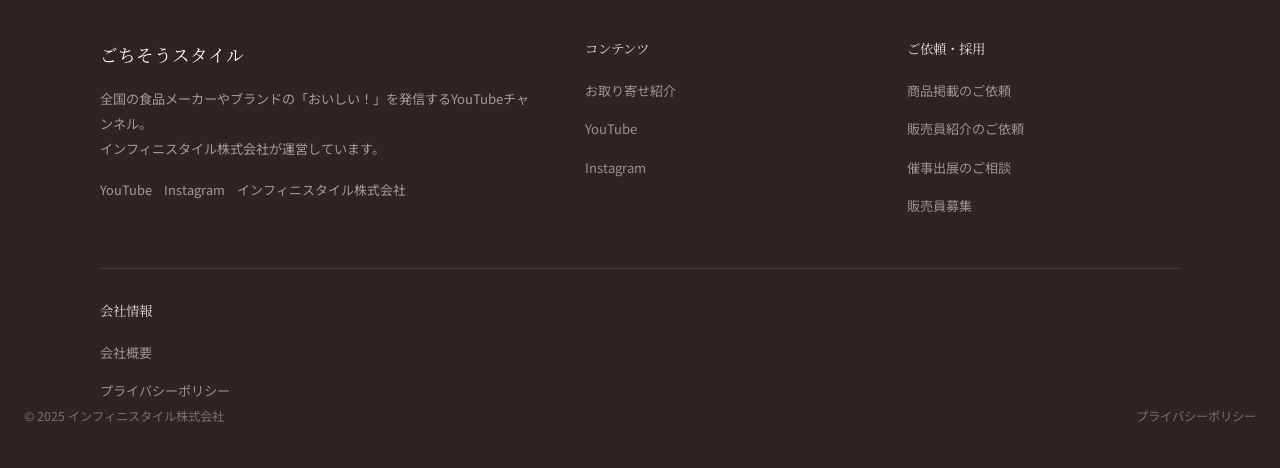
==== commit 3277d2c0: "サイト全体：「派遣」を「紹介」に変更（TOPページ赤入れ対応） Co-Authored-By: Claude Sonnet 4.6 <noreply@anthropic.com>" ====
--- a/index.html
+++ b/index.html
@@ -4,7 +4,7 @@
   <meta charset="UTF-8">
   <meta name="viewport" content="width=device-width, initial-scale=1.0">
   <title>ごちそうスタイル｜全国の"ごちそう"と出会う場所</title>
-  <meta name="description" content="食品メーカーやブランドが手がける、とっておきのお取り寄せをご紹介。催事への出展支援・販売員派遣はインフィニスタイル株式会社へ。">
+  <meta name="description" content="食品メーカーやブランドが手がける、とっておきのお取り寄せをご紹介。催事への出展支援・販売員紹介はインフィニスタイル株式会社へ。">
   <link rel="icon" type="image/x-icon" href="favicon.ico">
   <link rel="icon" type="image/png" sizes="32x32" href="images/favicon-32.png">
   <link rel="icon" type="image/png" sizes="16x16" href="images/favicon-16.png">
@@ -30,7 +30,7 @@
           <a href="#">ご依頼・ご相談 ▾</a>
           <ul class="dropdown">
             <li><a href="request-feature.html">商品掲載・紹介のご依頼</a></li>
-            <li><a href="request-dispatch.html">催事への販売員派遣のご依頼</a></li>
+            <li><a href="request-dispatch.html">催事への販売員紹介のご依頼</a></li>
             <li><a href="request-exhibition.html">催事出展のご相談</a></li>
           </ul>
         </li>
@@ -52,7 +52,7 @@
   <div class="hero-inner">
     <span class="section-label">GOCHISO STYLE</span>
     <h1>全国の"ごちそう"と、<br>出会う場所。</h1>
-    <p>食品メーカーやブランドが手がける、とっておきのお取り寄せをご紹介します。<br>催事・イベントの出展支援、販売員の派遣もお任せください。</p>
+    <p>食品メーカーやブランドが手がける、とっておきのお取り寄せをご紹介します。<br>催事・イベントの出展支援、販売員の紹介もお任せください。</p>
     <div class="btn-group">
       <a href="products.html" class="btn btn-primary">お取り寄せを見る</a>
       <a href="https://www.youtube.com/@gochiso-style" target="_blank" rel="noopener" class="btn btn-hero-outline">YouTubeを見る</a>
@@ -99,8 +99,8 @@
 
       <div class="service-card">
         <div class="service-card-icon">🏪</div>
-        <h3>販売員派遣の<br>ご依頼</h3>
-        <p>百貨店・ショッピングモールなどの催事・催事販売に、経験豊富な販売員を派遣いたします。</p>
+        <h3>販売員紹介の<br>ご依頼</h3>
+        <p>百貨店・ショッピングモールなどの催事、経験豊富な販売員を紹介いたします。</p>
         <a href="request-dispatch.html" class="btn btn-outline btn-sm">詳しく見る →</a>
       </div>
 
@@ -150,7 +150,7 @@
   <div class="container">
     <span class="section-label">CONTACT</span>
     <h2>お気軽にご相談ください</h2>
-    <p>商品紹介、催事への出展・販売員派遣など、あらゆるご相談に対応しています。</p>
+    <p>商品紹介、催事への出展・販売員紹介など、あらゆるご相談に対応しています。</p>
     <div class="btn-group">
       <a href="request-feature.html" class="btn btn-primary">商品掲載のご依頼</a>
       <a href="request-exhibition.html" class="btn btn-outline">催事のご相談</a>
@@ -187,7 +187,7 @@
         <h4>ご依頼・採用</h4>
         <ul>
           <li><a href="request-feature.html">商品掲載のご依頼</a></li>
-          <li><a href="request-dispatch.html">販売員派遣のご依頼</a></li>
+          <li><a href="request-dispatch.html">販売員紹介のご依頼</a></li>
           <li><a href="request-exhibition.html">催事出展のご相談</a></li>
           <li><a href="recruit.html">販売員募集</a></li>
         </ul>
--- a/css/style.css
+++ b/css/style.css
@@ -1197,273 +1197,555 @@
 }
 
 /* =====================================================
-   資格制度ページ (certification.html)
+   資格制度ページ (certification.html)  v2
    ===================================================== */
 
-/* --- Overview --- */
-.cert-overview {
+/* --- Nav current --- */
+.nav-current { color: var(--accent) !important; font-weight: 500; }
+
+/* ---- Overview intro grid ---- */
+.cert-intro-grid {
   display: grid;
-  grid-template-columns: 1fr auto;
+  grid-template-columns: 1fr 320px;
   gap: 3rem;
   align-items: center;
 }
-.cert-overview-text strong { color: var(--accent); }
-.cert-overview-badges {
-  display: flex;
-  flex-direction: column;
-  align-items: center;
+.cert-intro-text strong { color: var(--accent); }
+.cert-price-tag {
+  display: inline-flex;
+  align-items: center;
+  gap: 0.75rem;
+  background: var(--accent-light);
+  border: 1px solid var(--accent);
+  border-radius: 10px;
+  padding: 0.75rem 1.25rem;
+  margin-top: 1.5rem;
+}
+.cert-price-label {
+  font-size: 0.8rem;
+  color: var(--accent-hover);
+  font-weight: 500;
+}
+.cert-price-num {
+  font-family: var(--font-serif);
+  font-size: 1.6rem;
+  font-weight: 600;
+  color: var(--accent-hover);
+}
+.cert-price-note { font-size: 0.8rem; color: var(--text-muted); }
+
+/* ---- Grade summary cards (intro right) ---- */
+.cert-grade-cards {
+  display: flex;
+  flex-direction: column;
   gap: 0.5rem;
-}
-.cert-badge {
-  width: 180px;
-  padding: 1.25rem 1rem;
-  border-radius: 12px;
+  align-items: stretch;
+}
+.cert-grade-card {
+  border-radius: 14px;
+  padding: 1.25rem 1.5rem;
+  display: flex;
+  align-items: center;
+  gap: 1.25rem;
+  box-shadow: var(--shadow);
+}
+.cert-grade-card--2 {
+  background: linear-gradient(120deg, #fffbf0, #fff4d6);
+  border: 2px solid #e8c84a;
+}
+.cert-grade-card--1 {
+  background: linear-gradient(120deg, #fff6f6, #ffe4e4);
+  border: 2px solid var(--accent);
+}
+.cgc-num {
+  font-family: var(--font-serif);
+  font-size: 2.8rem;
+  font-weight: 600;
+  line-height: 1;
+  flex-shrink: 0;
+}
+.cgc-num span { font-size: 1.2rem; }
+.cert-grade-card--2 .cgc-num { color: #a07800; }
+.cert-grade-card--1 .cgc-num { color: var(--accent-hover); }
+.cgc-body h4 { font-size: 0.95rem; margin-bottom: 0.4rem; }
+.cgc-body ul { list-style: none; display: flex; flex-direction: column; gap: 0.2rem; }
+.cgc-body li { font-size: 0.84rem; color: var(--text-muted); }
+
+.cert-grade-arrow-v {
   text-align: center;
-  box-shadow: var(--shadow-md);
-}
-.cert-badge--2 {
-  background: #fff8f0;
-  border: 2px solid #f0c878;
-}
-.cert-badge--1 {
-  background: #fff4f4;
-  border: 2px solid var(--accent);
-}
-.cert-badge-kyu {
+  font-size: 0.85rem;
+  color: var(--text-muted);
+  padding: 0.1rem 0;
+}
+
+/* ---- FV直下 グレードカード 横並び ---- */
+.cert-fv-grades {
+  display: grid;
+  grid-template-columns: 1fr 1fr;
+  gap: 0;
+  width: 100%;
+  margin-bottom: 4rem;
+}
+.cert-fv-card {
+  display: flex;
+  flex-direction: column;
+}
+.cert-fv-card--2 { background: #fffbf0; }
+.cert-fv-card--1 { background: #fff6f6; }
+
+.cfvc-photo {
+  width: 100%;
+  aspect-ratio: 4 / 3;
+  overflow: hidden;
+  background: var(--border-light);
+}
+.cfvc-photo img {
+  width: 100%;
+  height: 100%;
+  object-fit: cover;
   display: block;
+  transition: transform 0.4s ease;
+}
+.cert-fv-card:hover .cfvc-photo img { transform: scale(1.03); }
+
+.cfvc-body {
+  padding: 2rem 2.5rem 2.5rem;
+  display: flex;
+  flex-direction: column;
+  gap: 0.75rem;
+  flex: 1;
+}
+.cfvc-kyu {
+  display: inline-block;
   font-family: var(--font-serif);
   font-size: 2rem;
   font-weight: 600;
   line-height: 1;
-  margin-bottom: 0.4rem;
-}
-.cert-badge--2 .cert-badge-kyu { color: #c08000; }
-.cert-badge--1 .cert-badge-kyu { color: var(--accent-hover); }
-.cert-badge-label {
+}
+.cert-fv-card--2 .cfvc-kyu { color: #a07800; }
+.cert-fv-card--1 .cfvc-kyu { color: var(--accent-hover); }
+
+.cfvc-title {
+  font-size: 1.1rem;
+  font-weight: 600;
+  margin: 0;
+  color: var(--text);
+}
+.cfvc-desc {
+  font-size: 0.9rem;
+  color: var(--text-muted);
+  line-height: 1.8;
+  margin: 0;
+}
+.cfvc-list {
+  list-style: none;
+  display: flex;
+  flex-direction: column;
+  gap: 0.4rem;
+  margin: 0;
+  padding: 0;
+}
+.cfvc-list li {
+  font-size: 0.88rem;
+  color: var(--text);
+  padding-left: 1rem;
+  position: relative;
+}
+.cfvc-list li::before {
+  content: '✓';
+  position: absolute;
+  left: 0;
+  color: var(--accent);
+  font-weight: 600;
+}
+.cfvc-price {
+  font-size: 0.85rem;
+  color: var(--text-muted);
+  padding-top: 0.5rem;
+  border-top: 1px solid var(--border-light);
+  margin-top: auto;
+}
+.cfvc-price strong { color: var(--text); }
+
+@media (max-width: 768px) {
+  .cert-fv-grades { grid-template-columns: 1fr; }
+  .cfvc-body { padding: 1.5rem; }
+}
+
+/* ---- Step Flow (FLOW セクション) ---- */
+.csf-label {
+  display: inline-block;
+  font-size: 0.8rem;
+  font-weight: 600;
+  letter-spacing: 0.08em;
+  padding: 0.35rem 1.1rem;
+  border-radius: 20px;
+  margin-bottom: 1.25rem;
+  margin-top: 2rem;
+}
+.csf-label--2 { background: #fff4d6; color: #a07800; border: 1px solid #e8c84a; }
+.csf-label--1 { background: var(--accent-light); color: var(--accent-hover); border: 1px solid var(--accent); }
+
+.cert-step-grid {
+  display: grid;
+  grid-template-columns: 1fr auto 1fr auto 1fr;
+  align-items: stretch;
+  gap: 0;
+  margin-bottom: 0.5rem;
+}
+.csf-arrow {
+  display: flex;
+  align-items: center;
+  justify-content: center;
+  font-size: 1.4rem;
+  color: var(--text-muted);
+  padding: 0 0.75rem;
+  flex-shrink: 0;
+}
+.cert-step-img-card {
+  background: var(--surface);
+  border: 1px solid var(--border-light);
+  border-radius: 14px;
+  overflow: hidden;
+  box-shadow: var(--shadow);
+  display: flex;
+  flex-direction: column;
+}
+.cert-step-img-card--goal2 { border-color: #e8c84a; border-width: 2px; }
+.cert-step-img-card--goal1 { border-color: var(--accent); border-width: 2px; }
+
+.csic-img {
+  width: 100%;
+  aspect-ratio: 3 / 2;
+  overflow: hidden;
+  background: var(--border-light);
+  display: flex;
+  align-items: center;
+  justify-content: center;
+}
+.csic-img img {
+  width: 100%;
+  height: 100%;
+  object-fit: cover;
+  display: block;
+}
+.csic-body {
+  padding: 1.1rem 1.1rem 1.25rem;
+  display: flex;
+  flex-direction: column;
+  gap: 0.35rem;
+  flex: 1;
+}
+.csic-num {
+  display: inline-block;
+  font-size: 0.7rem;
+  font-weight: 600;
+  letter-spacing: 0.1em;
+  background: var(--bg-alt);
+  color: var(--text-muted);
+  border: 1px solid var(--border);
+  border-radius: 20px;
+  padding: 0.15rem 0.65rem;
+  width: fit-content;
+}
+.csic-num--2 { background: #fff4d6; color: #a07800; border-color: #e8c84a; font-size: 0.78rem; }
+.csic-num--1 { background: var(--accent-light); color: var(--accent-hover); border-color: var(--accent); font-size: 0.78rem; }
+.csic-body h4 { font-size: 0.95rem; line-height: 1.5; margin: 0; }
+.csic-body p { font-size: 0.83rem; color: var(--text-muted); line-height: 1.65; margin: 0; }
+
+/* ---- Case photo (Aさん) ---- */
+.cert-case-photo {
+  width: 100%;
+  aspect-ratio: 4 / 5;
+  overflow: hidden;
+  border-radius: 10px;
+  background: var(--border-light);
+}
+.cert-case-photo img {
+  width: 100%;
+  height: 100%;
+  object-fit: cover;
+  display: block;
+}
+
+/* ---- Grade section ---- */
+.cert-grade-section { padding-top: 0; }
+
+/* 全幅背景ヘッダー */
+.cert-grade-heading {
+  background: var(--accent-light);
+  padding: 2.5rem var(--px);
+  margin-bottom: 3rem;
+  text-align: center;
+}
+.cert-grade-heading--2 {
+  background: linear-gradient(90deg, #fffbf0, #fff4d6);
+}
+.cert-grade-heading--2 .cgh-kyu {
+  color: #a07800;
+}
+.cert-grade-heading-inner {
+  max-width: var(--max-w);
+  margin: 0 auto;
+  display: flex;
+  flex-direction: column;
+  align-items: center;
+  gap: 0.5rem;
+}
+.cgh-kyu {
+  display: inline-block;
+  font-family: var(--font-serif);
+  font-size: 3rem;
+  font-weight: 600;
+  color: var(--accent-hover);
+  line-height: 1;
+}
+.cgh-text h2 {
+  font-size: 1.3rem;
+  margin-bottom: 0.3rem;
+  color: var(--text);
+}
+.cgh-text p {
+  font-size: 0.9rem;
+  color: var(--text-muted);
+  margin: 0;
+}
+
+/* ---- Flow cards (horizontal step) ---- */
+.cert-flow {
+  display: grid;
+  grid-template-columns: 1fr auto 1fr auto 1fr;
+  gap: 0;
+  align-items: stretch;
+}
+.cert-flow-arrow {
+  display: flex;
+  align-items: center;
+  justify-content: center;
+  font-size: 1.5rem;
+  color: var(--text-muted);
+  padding: 0 0.75rem;
+  flex-shrink: 0;
+}
+.cert-flow-card {
+  background: var(--surface);
+  border: 1px solid var(--border-light);
+  border-radius: 14px;
+  padding: 1.75rem 1.5rem;
+  display: flex;
+  flex-direction: column;
+  align-items: center;
+  text-align: center;
+  gap: 0.5rem;
+  box-shadow: var(--shadow);
+  transition: box-shadow var(--transition);
+}
+.cert-flow-card:hover { box-shadow: var(--shadow-md); }
+.cert-flow-card--test {
+  border-color: var(--accent);
+  border-width: 2px;
+}
+.cfc-icon { font-size: 2.2rem; line-height: 1; }
+.cfc-step {
+  font-size: 0.7rem;
+  font-weight: 600;
+  letter-spacing: 0.1em;
+  background: var(--accent-light);
+  color: var(--accent-hover);
+  padding: 0.2rem 0.65rem;
+  border-radius: 20px;
+}
+.cfc-step--test { background: var(--accent); color: #fff; }
+.cfc-title {
+  font-family: var(--font-serif);
+  font-size: 1rem;
+  font-weight: 600;
+  line-height: 1.5;
+  margin: 0.25rem 0 0;
+}
+.cfc-theme {
+  font-size: 0.8rem;
+  color: var(--accent-hover);
+  font-weight: 500;
+  line-height: 1.5;
+  margin: 0;
+}
+.cfc-desc {
+  font-size: 0.85rem;
+  color: var(--text-muted);
+  line-height: 1.7;
+  margin: 0;
+}
+.cert-pay-badge {
+  display: inline-block;
+  background: #fffbe6;
+  border: 1px solid #f0d060;
+  border-radius: 6px;
   font-size: 0.78rem;
-  color: var(--text-muted);
-  line-height: 1.4;
-}
-.cert-badge-arrow {
-  font-size: 1.5rem;
-  color: var(--text-muted);
-  line-height: 1;
-}
-
-/* --- Grade Block --- */
-.cert-grade-block {
+  padding: 0.2rem 0.5rem;
+  margin-top: 0.4rem;
+  color: #806000;
+}
+
+/* ---- Level up bar ---- */
+.cert-levelup-bar {
+  background: linear-gradient(90deg, var(--accent-light), #fff0f0);
+  border-top: 1px solid var(--accent);
+  border-bottom: 1px solid var(--accent);
+  text-align: center;
+  padding: 1rem 1.5rem;
+  font-size: 0.92rem;
+  font-weight: 500;
+  color: var(--accent-hover);
+  display: flex;
+  flex-direction: column;
+  align-items: center;
+  gap: 0.25rem;
+}
+.cert-levelup-arrow { font-size: 1.25rem; line-height: 1; }
+
+/* ---- Merit cards ---- */
+.cert-merit-grid {
+  display: grid;
+  grid-template-columns: repeat(3, 1fr);
+  gap: 1.5rem;
+  margin-top: 2rem;
+}
+.cert-merit-card {
   background: var(--surface);
   border-radius: 16px;
   overflow: hidden;
   box-shadow: var(--shadow);
-}
-.cert-grade-header {
-  display: flex;
-  align-items: center;
-  gap: 1.5rem;
-  padding: 1.5rem 2rem;
-}
-.cert-grade-header--2 { background: linear-gradient(90deg, #fff4d6, #fffbf0); border-left: 5px solid #e0a800; }
-.cert-grade-header--1 { background: linear-gradient(90deg, #ffe4e4, #fff6f6); border-left: 5px solid var(--accent); }
-.cert-grade-num {
+  border: 1px solid var(--border-light);
+}
+.cert-merit-top {
+  height: 8px;
+}
+.cert-merit-body { padding: 1.5rem; }
+.cert-merit-body h4 { font-size: 1rem; margin-bottom: 0.6rem; }
+.cert-merit-body p { font-size: 0.88rem; color: var(--text-muted); line-height: 1.75; }
+
+/* ---- Case study card ---- */
+.cert-case-card {
+  display: grid;
+  grid-template-columns: 220px 1fr;
+  gap: 0;
+  background: var(--surface);
+  border-radius: 20px;
+  overflow: hidden;
+  box-shadow: var(--shadow-md);
+  border: 1px solid var(--border-light);
+}
+.cert-case-left {
+  background: linear-gradient(160deg, #fff4f4, #ffe4e4);
+  padding: 2rem 1.5rem;
+  display: flex;
+  flex-direction: column;
+  align-items: center;
+  gap: 0.9rem;
+  text-align: center;
+  border-right: 1px solid var(--border-light);
+}
+.cert-case-avatar {
+  width: 80px;
+  height: 80px;
+  border-radius: 50%;
+  background: #fff;
+  border: 3px solid var(--accent);
+  display: flex;
+  align-items: center;
+  justify-content: center;
   font-family: var(--font-serif);
-  font-size: 3rem;
-  font-weight: 600;
+  font-size: 1.8rem;
+  font-weight: 600;
+  color: var(--accent-hover);
   line-height: 1;
   flex-shrink: 0;
-  width: 3.5rem;
-  text-align: center;
-}
-.cert-grade-header--2 .cert-grade-num { color: #b07800; }
-.cert-grade-header--1 .cert-grade-num { color: var(--accent-hover); }
-.cert-grade-header h3 { font-size: 1.15rem; margin-bottom: 0.25rem; }
-.cert-grade-header p { font-size: 0.9rem; color: var(--text-muted); margin: 0; }
-
-/* --- Steps --- */
-.cert-steps {
-  padding: 1.5rem 2rem 2rem;
-  display: flex;
-  flex-direction: column;
-  gap: 1rem;
-}
-.cert-step {
-  display: flex;
-  gap: 1.25rem;
-  background: var(--bg-alt);
-  border-radius: 10px;
-  padding: 1.25rem 1.5rem;
-  border: 1px solid var(--border-light);
-}
-.cert-step--test {
-  background: #f8fff8;
-  border-color: #aadeaa;
-}
-.cert-step-num {
-  flex-shrink: 0;
-  min-width: 60px;
-  font-size: 0.72rem;
-  font-weight: 500;
-  letter-spacing: 0.08em;
-  color: var(--accent);
-  background: var(--accent-light);
-  border-radius: 6px;
-  display: flex;
-  align-items: center;
-  justify-content: center;
-  text-align: center;
-  padding: 0.4rem;
-  height: fit-content;
-  align-self: flex-start;
-  margin-top: 0.15rem;
-}
-.cert-step--test .cert-step-num {
-  background: #d4f0d4;
-  color: #2e7d2e;
-}
-.cert-step-body h4 {
-  font-size: 1rem;
-  margin-bottom: 0.25rem;
-}
-.cert-step-theme {
-  font-size: 0.88rem;
-  color: var(--accent-hover);
-  font-weight: 500;
-  margin-bottom: 0.5rem;
-}
-.cert-step-body p { font-size: 0.92rem; color: var(--text); margin: 0; }
-.cert-step-body p + p { margin-top: 0.35rem; }
-.cert-note {
-  display: flex;
-  align-items: flex-start;
-  gap: 0.5rem;
-  margin-top: 0.75rem;
-  background: #fffbea;
-  border: 1px solid #ffe082;
-  border-radius: 6px;
-  padding: 0.6rem 0.9rem;
-  font-size: 0.88rem;
-}
-.cert-note-icon { flex-shrink: 0; }
-
-/* --- After Certification Grid --- */
-.cert-after-grid {
-  display: grid;
-  grid-template-columns: repeat(3, 1fr);
-  gap: 1.5rem;
-  margin-top: 2rem;
-}
-.cert-after-card {
-  background: var(--surface);
-  border: 1px solid var(--border-light);
-  border-radius: 14px;
-  padding: 2rem 1.5rem;
-  text-align: center;
-  box-shadow: var(--shadow);
-}
-.cert-after-icon {
-  font-size: 2.5rem;
-  margin-bottom: 0.75rem;
-  line-height: 1;
-}
-.cert-after-card h4 {
-  font-size: 1rem;
-  margin-bottom: 0.75rem;
-}
-.cert-after-card p { font-size: 0.9rem; color: var(--text-muted); }
-
-/* --- Case Study --- */
-.cert-case {
-  display: grid;
-  grid-template-columns: 240px 1fr;
-  gap: 2.5rem;
-  background: var(--surface);
-  border-radius: 16px;
-  padding: 2.5rem;
-  box-shadow: var(--shadow-md);
-  border: 1px solid var(--border-light);
-}
-.cert-case-profile {
-  display: flex;
-  flex-direction: column;
-  align-items: center;
-  text-align: center;
-  gap: 1rem;
-}
-.cert-case-avatar {
-  width: 90px;
-  height: 90px;
-  border-radius: 50%;
-  background: var(--accent-light);
-  border: 3px solid var(--accent);
-  display: flex;
-  align-items: center;
-  justify-content: center;
-  font-family: var(--font-serif);
-  font-size: 2rem;
-  font-weight: 600;
-  color: var(--accent-hover);
-  line-height: 1;
-}
-.cert-case-avatar span { font-size: 0.9rem; font-family: var(--font-sans); margin-left: 2px; }
-.cert-case-grade {
-  display: inline-block;
+}
+.cert-case-avatar small { font-size: 0.85rem; font-family: var(--font-sans); margin-left: 2px; }
+.cert-case-badge {
   background: var(--accent);
   color: #fff;
-  font-size: 0.78rem;
-  padding: 0.3rem 0.75rem;
+  font-size: 0.72rem;
+  padding: 0.3rem 0.7rem;
   border-radius: 20px;
   line-height: 1.5;
-}
-.cert-case-attr { font-size: 0.9rem; color: var(--text-muted); margin: 0; }
-.cert-case-income {
-  font-size: 1rem;
-  margin: 0;
-}
-.cert-case-income strong { font-size: 1.4rem; color: var(--accent-hover); }
-.cert-case-days { font-size: 0.85rem; color: var(--text-muted); margin: 0; }
-
-.cert-case-lead {
-  font-size: 1.05rem;
-  font-weight: 500;
-  color: var(--text);
-  margin-bottom: 1rem;
-}
-.cert-case-quote {
-  border-left: 3px solid var(--accent);
-  padding: 0.75rem 1.25rem;
-  background: var(--bg-alt);
-  border-radius: 0 8px 8px 0;
-  font-size: 0.92rem;
-  color: var(--text);
-  line-height: 1.9;
-  margin-bottom: 1.25rem;
-}
-.cert-case-tags {
-  display: flex;
-  flex-wrap: wrap;
-  gap: 0.5rem;
-}
+  text-align: center;
+}
+.cert-case-stats {
+  display: flex;
+  flex-direction: column;
+  gap: 0.6rem;
+  width: 100%;
+}
+.ccs-stat {
+  display: flex;
+  flex-direction: column;
+  gap: 0.1rem;
+  background: rgba(255,255,255,0.7);
+  border-radius: 8px;
+  padding: 0.5rem 0.75rem;
+}
+.ccs-label { font-size: 0.7rem; color: var(--text-muted); }
+.ccs-val { font-size: 0.95rem; font-weight: 500; color: var(--text); }
+.ccs-stat--income .ccs-val { font-size: 1.3rem; font-weight: 600; color: var(--accent-hover); font-family: var(--font-serif); }
+.cert-case-tags { display: flex; flex-wrap: wrap; gap: 0.4rem; justify-content: center; }
 .cert-tag {
-  font-size: 0.78rem;
+  font-size: 0.72rem;
   background: var(--accent-light);
   color: var(--accent-hover);
   border: 1px solid var(--accent);
   border-radius: 20px;
-  padding: 0.25rem 0.75rem;
-}
-
-/* --- Nav current --- */
-.nav-current { color: var(--accent) !important; font-weight: 500; }
+  padding: 0.2rem 0.6rem;
+}
+.cert-case-right {
+  padding: 2rem 2.5rem;
+  display: flex;
+  flex-direction: column;
+  justify-content: center;
+  gap: 1rem;
+}
+.cert-case-lead {
+  font-size: 1.1rem;
+  font-weight: 600;
+  color: var(--text);
+  font-family: var(--font-serif);
+  line-height: 1.6;
+}
+.cert-case-quote {
+  border-left: 4px solid var(--accent);
+  padding: 1rem 1.5rem;
+  background: var(--bg-alt);
+  border-radius: 0 10px 10px 0;
+  font-size: 0.92rem;
+  color: var(--text);
+  line-height: 2;
+  margin: 0;
+}
 
 /* === Certification Responsive === */
 @media (max-width: 768px) {
-  .cert-overview { grid-template-columns: 1fr; }
-  .cert-overview-badges { flex-direction: row; justify-content: center; }
-  .cert-after-grid { grid-template-columns: 1fr; }
-  .cert-case { grid-template-columns: 1fr; }
-  .cert-case-profile { flex-direction: row; text-align: left; }
-  .cert-grade-header { padding: 1.25rem 1.25rem; }
-  .cert-steps { padding: 1.25rem 1.25rem 1.5rem; }
-  .cert-step { flex-direction: column; gap: 0.75rem; }
-  .cert-step-num { width: fit-content; }
-}
+  .cert-intro-grid { grid-template-columns: 1fr; }
+  .cert-grade-cards { flex-direction: row; }
+  .cert-grade-card { flex: 1; flex-direction: column; text-align: center; }
+  .cert-flow {
+    grid-template-columns: 1fr;
+    gap: 0.5rem;
+  }
+  .cert-flow-arrow {
+    transform: rotate(90deg);
+    padding: 0;
+    height: 30px;
+  }
+  .cert-step-grid {
+    grid-template-columns: 1fr;
+    gap: 0.75rem;
+  }
+  .csf-arrow { transform: rotate(90deg); height: 24px; }
+  .cert-merit-grid { grid-template-columns: 1fr; }
+  .cert-case-card { grid-template-columns: 1fr; }
+  .cert-case-left { border-right: none; border-bottom: 1px solid var(--border-light); }
+  .cert-case-right { padding: 1.5rem; }
+  .cgh-kyu { font-size: 2.2rem; }
+  .cgh-text h2 { font-size: 1.1rem; }
+}
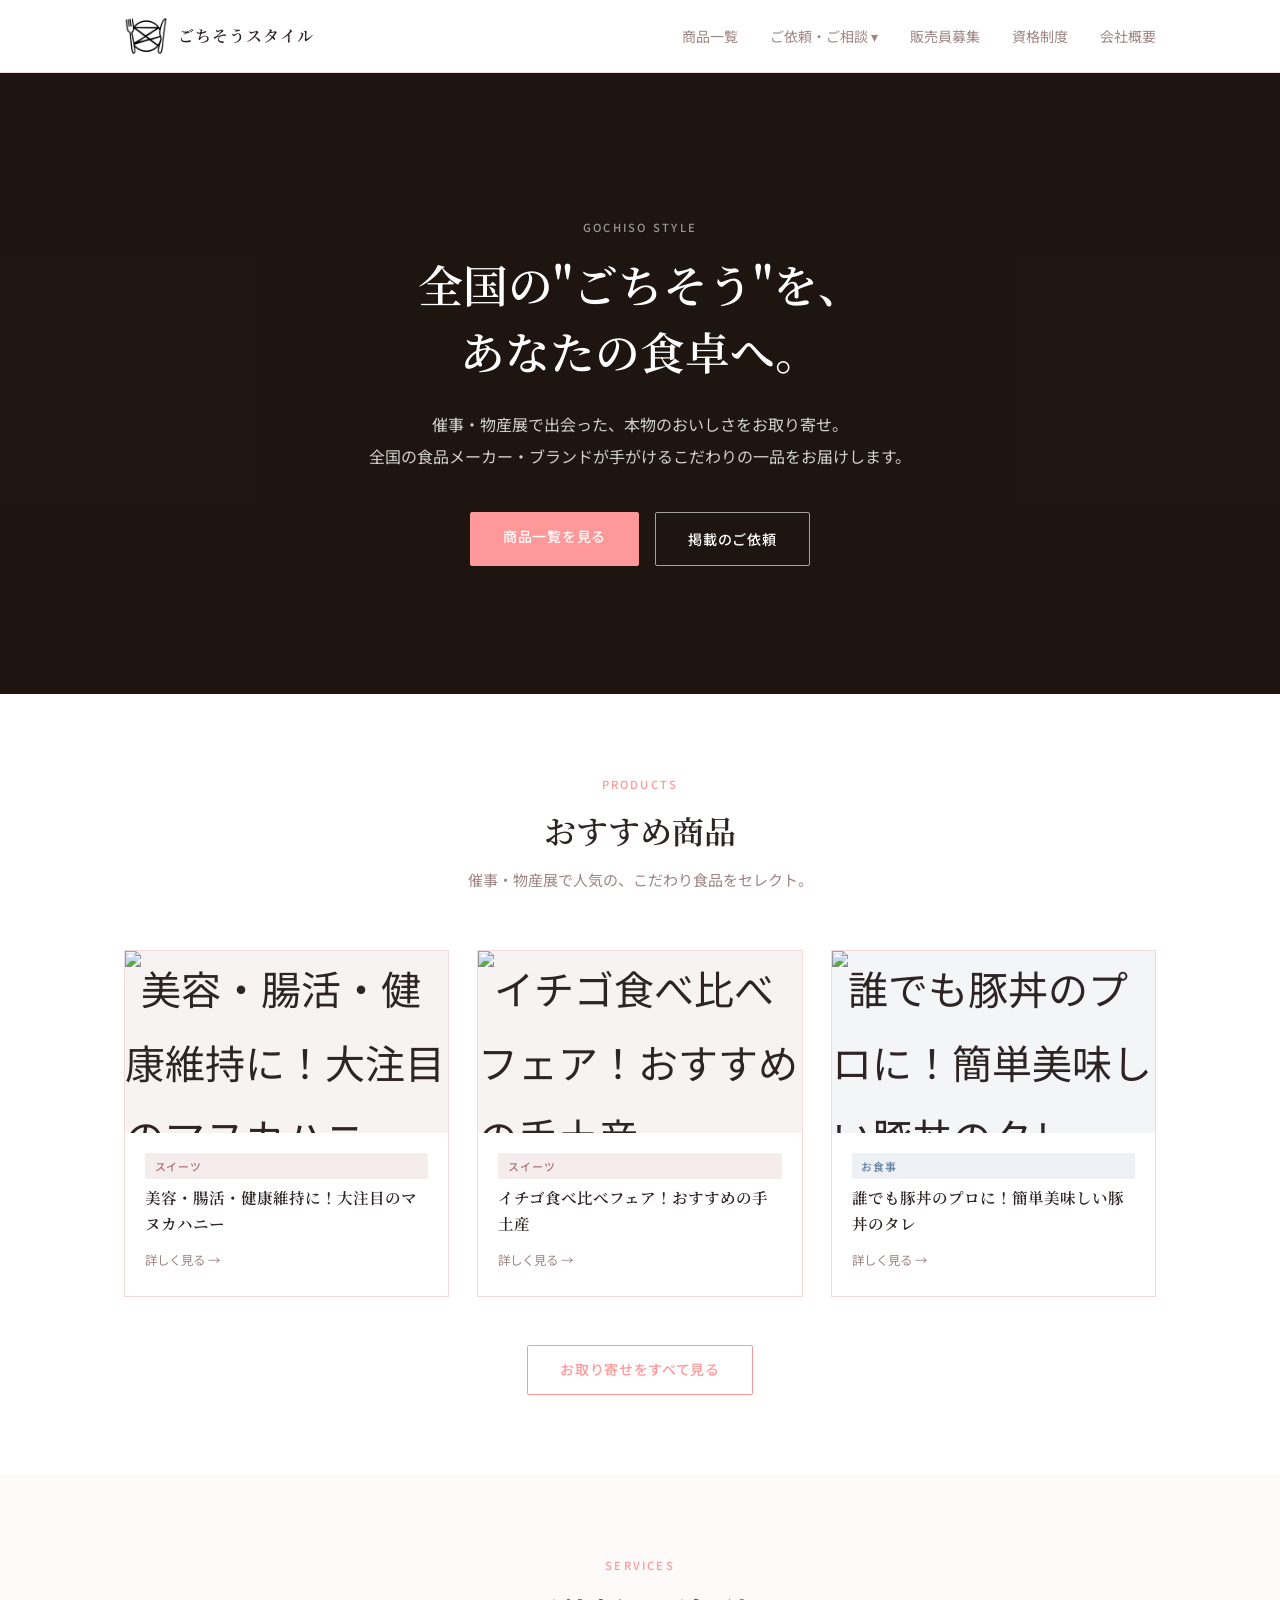
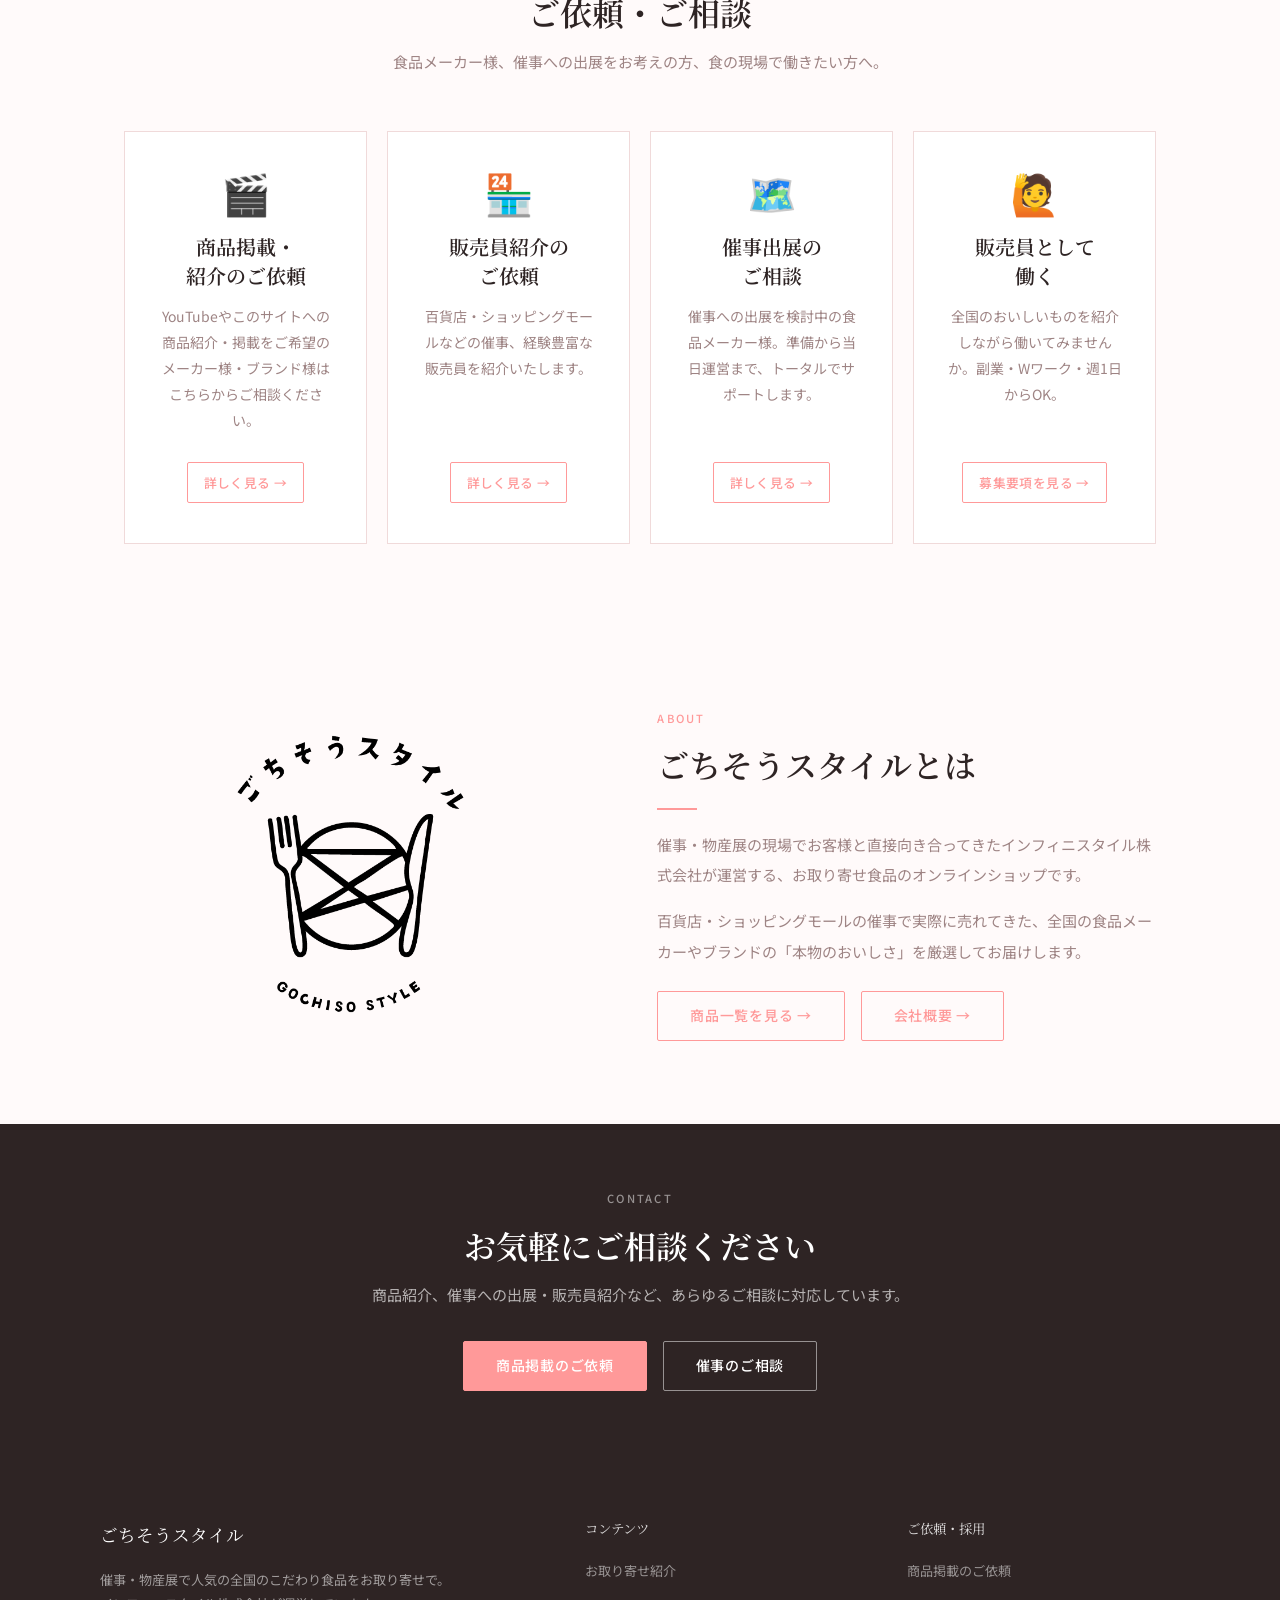
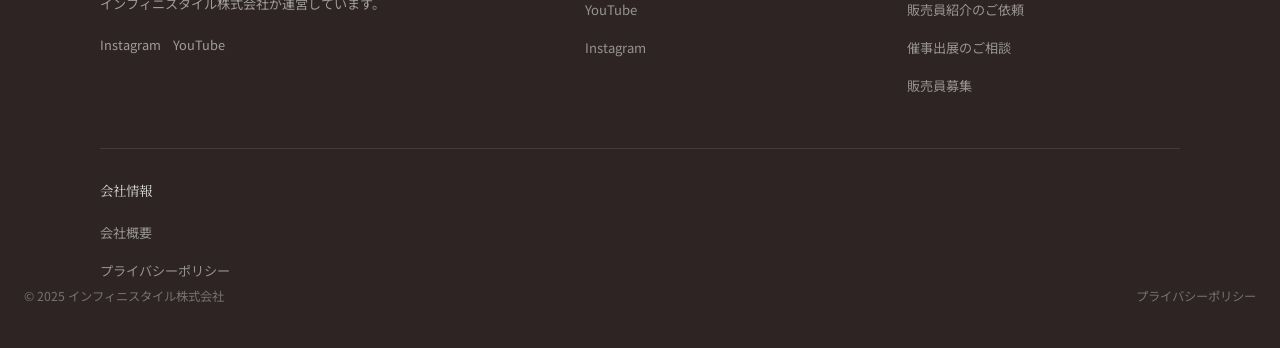
==== commit 95f1bc5c: "TOPページ：EC化対応（ヒーロー画像バナー化・ナビ・コピー・フッター更新） Co-Authored-By: Claude Sonnet 4.6 <noreply@anthropic.com>" ====
--- a/index.html
+++ b/index.html
@@ -3,8 +3,8 @@
 <head>
   <meta charset="UTF-8">
   <meta name="viewport" content="width=device-width, initial-scale=1.0">
-  <title>ごちそうスタイル｜全国の"ごちそう"と出会う場所</title>
-  <meta name="description" content="食品メーカーやブランドが手がける、とっておきのお取り寄せをご紹介。催事への出展支援・販売員紹介はインフィニスタイル株式会社へ。">
+  <title>ごちそうスタイル｜全国のごちそうをお取り寄せ</title>
+  <meta name="description" content="全国の食品メーカー・ブランドが手がける、こだわりのお取り寄せ食品をお届けします。インフィニスタイル株式会社が運営するオンラインショップ。">
   <link rel="icon" type="image/x-icon" href="favicon.ico">
   <link rel="icon" type="image/png" sizes="32x32" href="images/favicon-32.png">
   <link rel="icon" type="image/png" sizes="16x16" href="images/favicon-16.png">
@@ -25,7 +25,7 @@
     </button>
     <nav class="site-nav" id="siteNav">
       <ul>
-        <li><a href="products.html">お取り寄せ</a></li>
+        <li><a href="products.html">商品一覧</a></li>
         <li class="has-dropdown">
           <a href="#">ご依頼・ご相談 ▾</a>
           <ul class="dropdown">
@@ -43,19 +43,17 @@
 </header>
 
 <!-- ===== Hero ===== -->
-<section class="hero">
-  <!-- 動画ファイルを video/fv.mp4 に配置してください -->
-  <video class="hero-video-bg" autoplay muted loop playsinline>
-    <source src="video/fv.mp4" type="video/mp4">
-  </video>
+<section class="hero hero--banner">
+  <!-- hero-banner.jpg を images/ フォルダに配置してください -->
+  <div class="hero-banner-bg" style="background-image: url('images/hero-banner.jpg');"></div>
   <div class="hero-overlay"></div>
   <div class="hero-inner">
     <span class="section-label">GOCHISO STYLE</span>
-    <h1>全国の"ごちそう"と、<br>出会う場所。</h1>
-    <p>食品メーカーやブランドが手がける、とっておきのお取り寄せをご紹介します。<br>催事・イベントの出展支援、販売員の紹介もお任せください。</p>
+    <h1>全国の"ごちそう"を、<br>あなたの食卓へ。</h1>
+    <p>催事・物産展で出会った、本物のおいしさをお取り寄せ。<br>全国の食品メーカー・ブランドが手がけるこだわりの一品をお届けします。</p>
     <div class="btn-group">
-      <a href="products.html" class="btn btn-primary">お取り寄せを見る</a>
-      <a href="https://www.youtube.com/@gochiso-style" target="_blank" rel="noopener" class="btn btn-hero-outline">YouTubeを見る</a>
+      <a href="products.html" class="btn btn-primary">商品一覧を見る</a>
+      <a href="request-feature.html" class="btn btn-hero-outline">掲載のご依頼</a>
     </div>
   </div>
 </section>
@@ -64,9 +62,9 @@
 <section class="section">
   <div class="container">
     <div class="section-header">
-      <span class="section-label">FEATURED</span>
-      <h2>最新のお取り寄せ</h2>
-      <p>厳選した全国のおいしさをお届けします。</p>
+      <span class="section-label">PRODUCTS</span>
+      <h2>おすすめ商品</h2>
+      <p>催事・物産展で人気の、こだわり食品をセレクト。</p>
     </div>
 
     <div class="products-grid" id="featured-products">
@@ -133,12 +131,11 @@
         <span class="section-label">ABOUT</span>
         <h2>ごちそうスタイルとは</h2>
         <div class="divider"></div>
-        <p>人材紹介を中心に、全国のメーカー様が催事やイベントに出展される際の運営支援を行うインフィニスタイル株式会社が運営する、食の情報発信チャンネルです。</p>
-        <p>催事の現場でお客様と直接向き合ってきた私たちだからこそ伝えられる、全国の食品メーカーやブランドの「本物のおいしさ」を動画でお届けします。</p>
+        <p>催事・物産展の現場でお客様と直接向き合ってきたインフィニスタイル株式会社が運営する、お取り寄せ食品のオンラインショップです。</p>
+        <p>百貨店・ショッピングモールの催事で実際に売れてきた、全国の食品メーカーやブランドの「本物のおいしさ」を厳選してお届けします。</p>
         <div style="display:flex; gap:1rem; flex-wrap:wrap; margin-top:1.5rem;">
-          <a href="https://www.youtube.com/@gochiso-style" target="_blank" rel="noopener" class="btn btn-outline">YouTubeチャンネルを見る →</a>
-          <!-- インフィニスタイル株式会社のURLを下記に設定してください -->
-          <a href="https://infinistyle.co.jp" target="_blank" rel="noopener" class="btn btn-outline">インフィニスタイル株式会社 →</a>
+          <a href="products.html" class="btn btn-outline">商品一覧を見る →</a>
+          <a href="company.html" class="btn btn-outline">会社概要 →</a>
         </div>
       </div>
     </div>
@@ -164,15 +161,12 @@
     <div class="footer-top">
       <div class="footer-brand">
         <span class="footer-logo">ごちそうスタイル</span>
-        <p>全国の食品メーカーやブランドの「おいしい！」を発信するYouTubeチャンネル。<br>インフィニスタイル株式会社が運営しています。</p>
+        <p>催事・物産展で人気の全国のこだわり食品をお取り寄せで。<br>インフィニスタイル株式会社が運営しています。</p>
         <div style="margin-top:1rem; display:flex; gap:0.75rem; flex-wrap:wrap;">
+          <a href="https://www.instagram.com/infinistyle/" target="_blank" rel="noopener"
+             style="font-size:0.8rem;color:rgba(255,255,255,0.55);">Instagram</a>
           <a href="https://www.youtube.com/@gochiso-style" target="_blank" rel="noopener"
              style="font-size:0.8rem;color:rgba(255,255,255,0.55);">YouTube</a>
-          <a href="https://www.instagram.com/infinistyle/" target="_blank" rel="noopener"
-             style="font-size:0.8rem;color:rgba(255,255,255,0.55);">Instagram</a>
-          <!-- インフィニスタイル株式会社のURLを設定してください -->
-          <a href="https://infinistyle.co.jp" target="_blank" rel="noopener"
-             style="font-size:0.8rem;color:rgba(255,255,255,0.55);">インフィニスタイル株式会社</a>
         </div>
       </div>
       <div class="footer-nav">
--- a/css/style.css
+++ b/css/style.css
@@ -214,11 +214,11 @@
   font-size: 0.94rem;
 }
 
-/* === Hero (video FV) === */
+/* === Hero === */
 .hero {
   position: relative;
   overflow: hidden;
-  background: #1a1210; /* 動画なし時のフォールバック */
+  background: #1a1210;
   padding: 9rem var(--px) 8rem;
   text-align: center;
 }
@@ -228,6 +228,19 @@
   width: 100%; height: 100%;
   object-fit: cover;
   z-index: 0;
+}
+/* 画像バナー版 */
+.hero-banner-bg {
+  position: absolute;
+  top: 0; left: 0;
+  width: 100%; height: 100%;
+  background-size: cover;
+  background-position: center;
+  background-repeat: no-repeat;
+  z-index: 0;
+}
+.hero--banner {
+  background: #2a1f1a; /* 画像未設定時のフォールバック色 */
 }
 .hero-overlay {
   position: absolute;
@@ -570,13 +583,15 @@
 
 /* === Step Flow === */
 .steps {
-  display: grid;
-  grid-template-columns: repeat(4, 1fr);
+  display: flex;
+  flex-wrap: wrap;
+  justify-content: center;
   gap: 0;
   margin: 2.5rem 0;
   position: relative;
 }
 .step {
+  flex: 0 1 220px;
   display: flex;
   flex-direction: column;
   align-items: center;
@@ -1282,13 +1297,17 @@
 .cert-fv-grades {
   display: grid;
   grid-template-columns: 1fr 1fr;
-  gap: 0;
-  width: 100%;
-  margin-bottom: 4rem;
+  gap: 1.5rem;
+  max-width: var(--max-width);
+  margin: 0 auto 4rem;
+  padding: 0 var(--px);
 }
 .cert-fv-card {
   display: flex;
   flex-direction: column;
+  border-radius: 16px;
+  overflow: hidden;
+  box-shadow: 0 2px 12px rgba(0,0,0,0.07);
 }
 .cert-fv-card--2 { background: #fffbf0; }
 .cert-fv-card--1 { background: #fff6f6; }
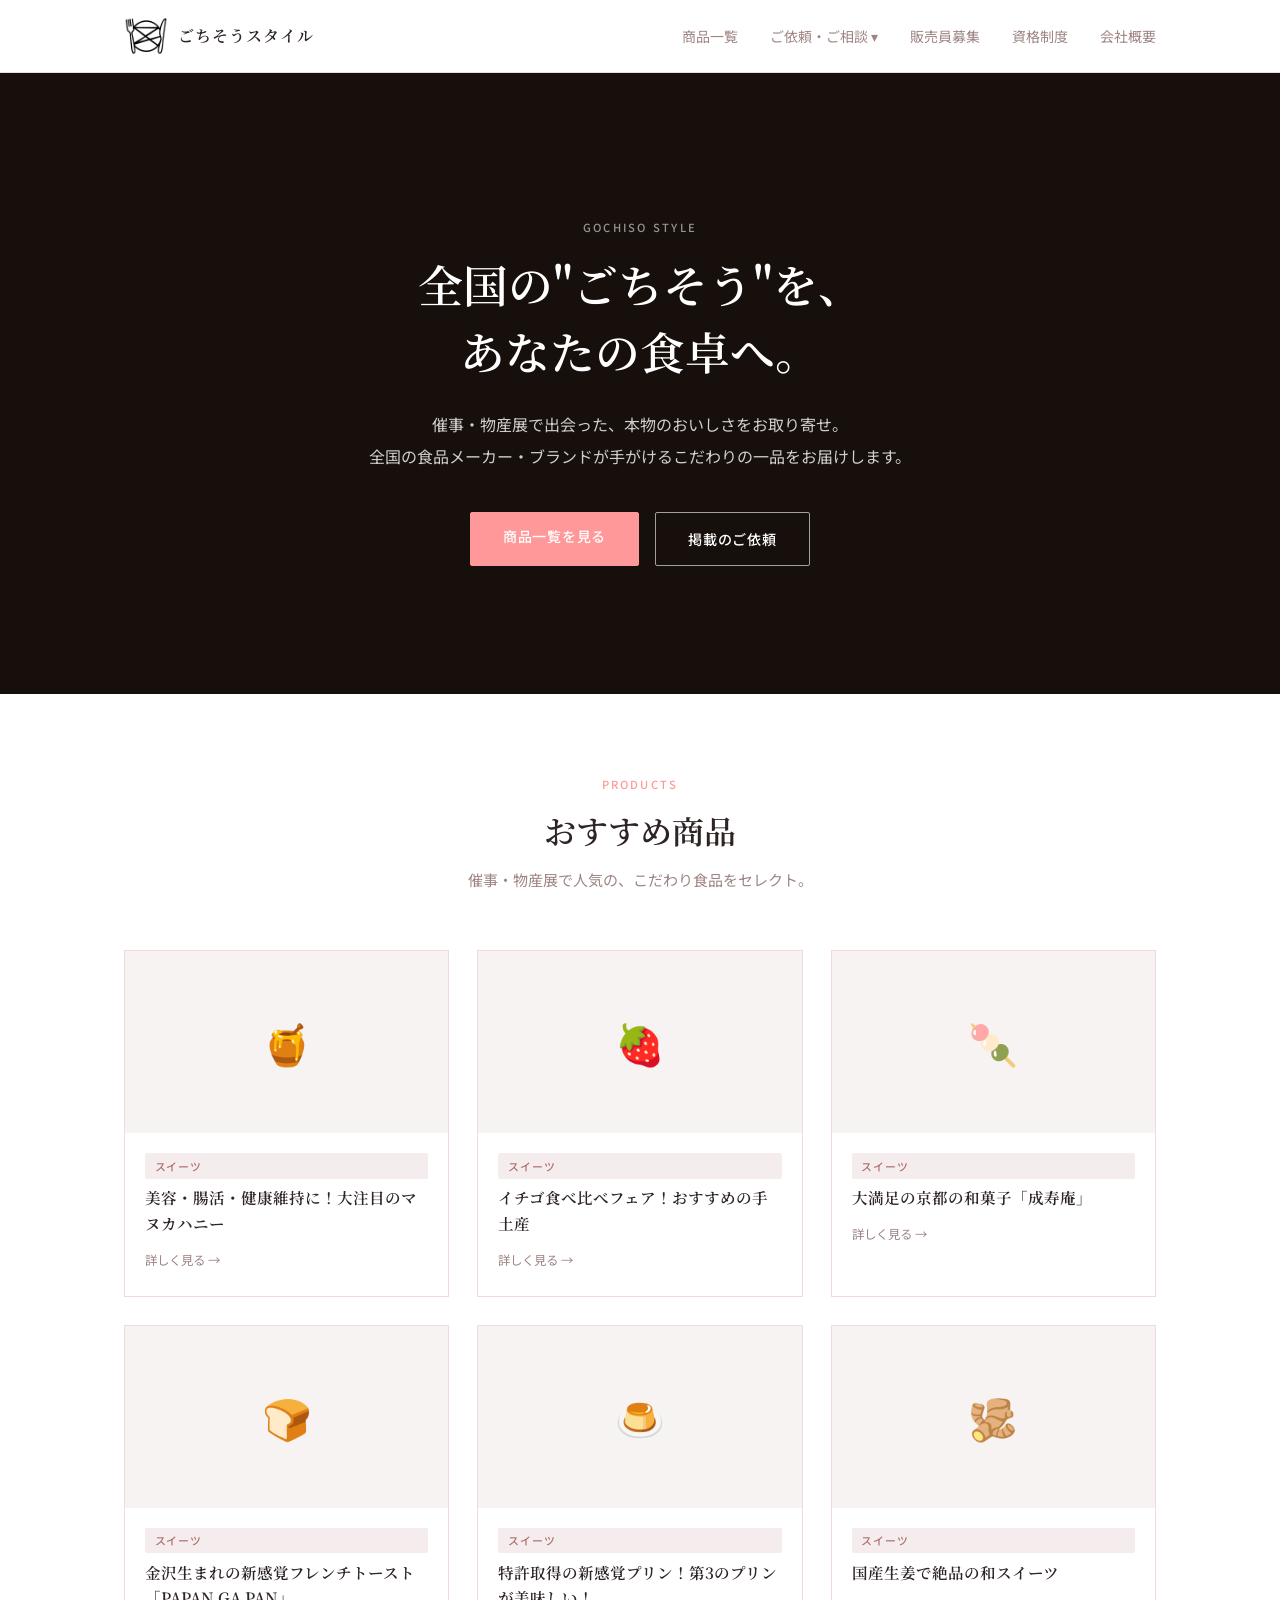
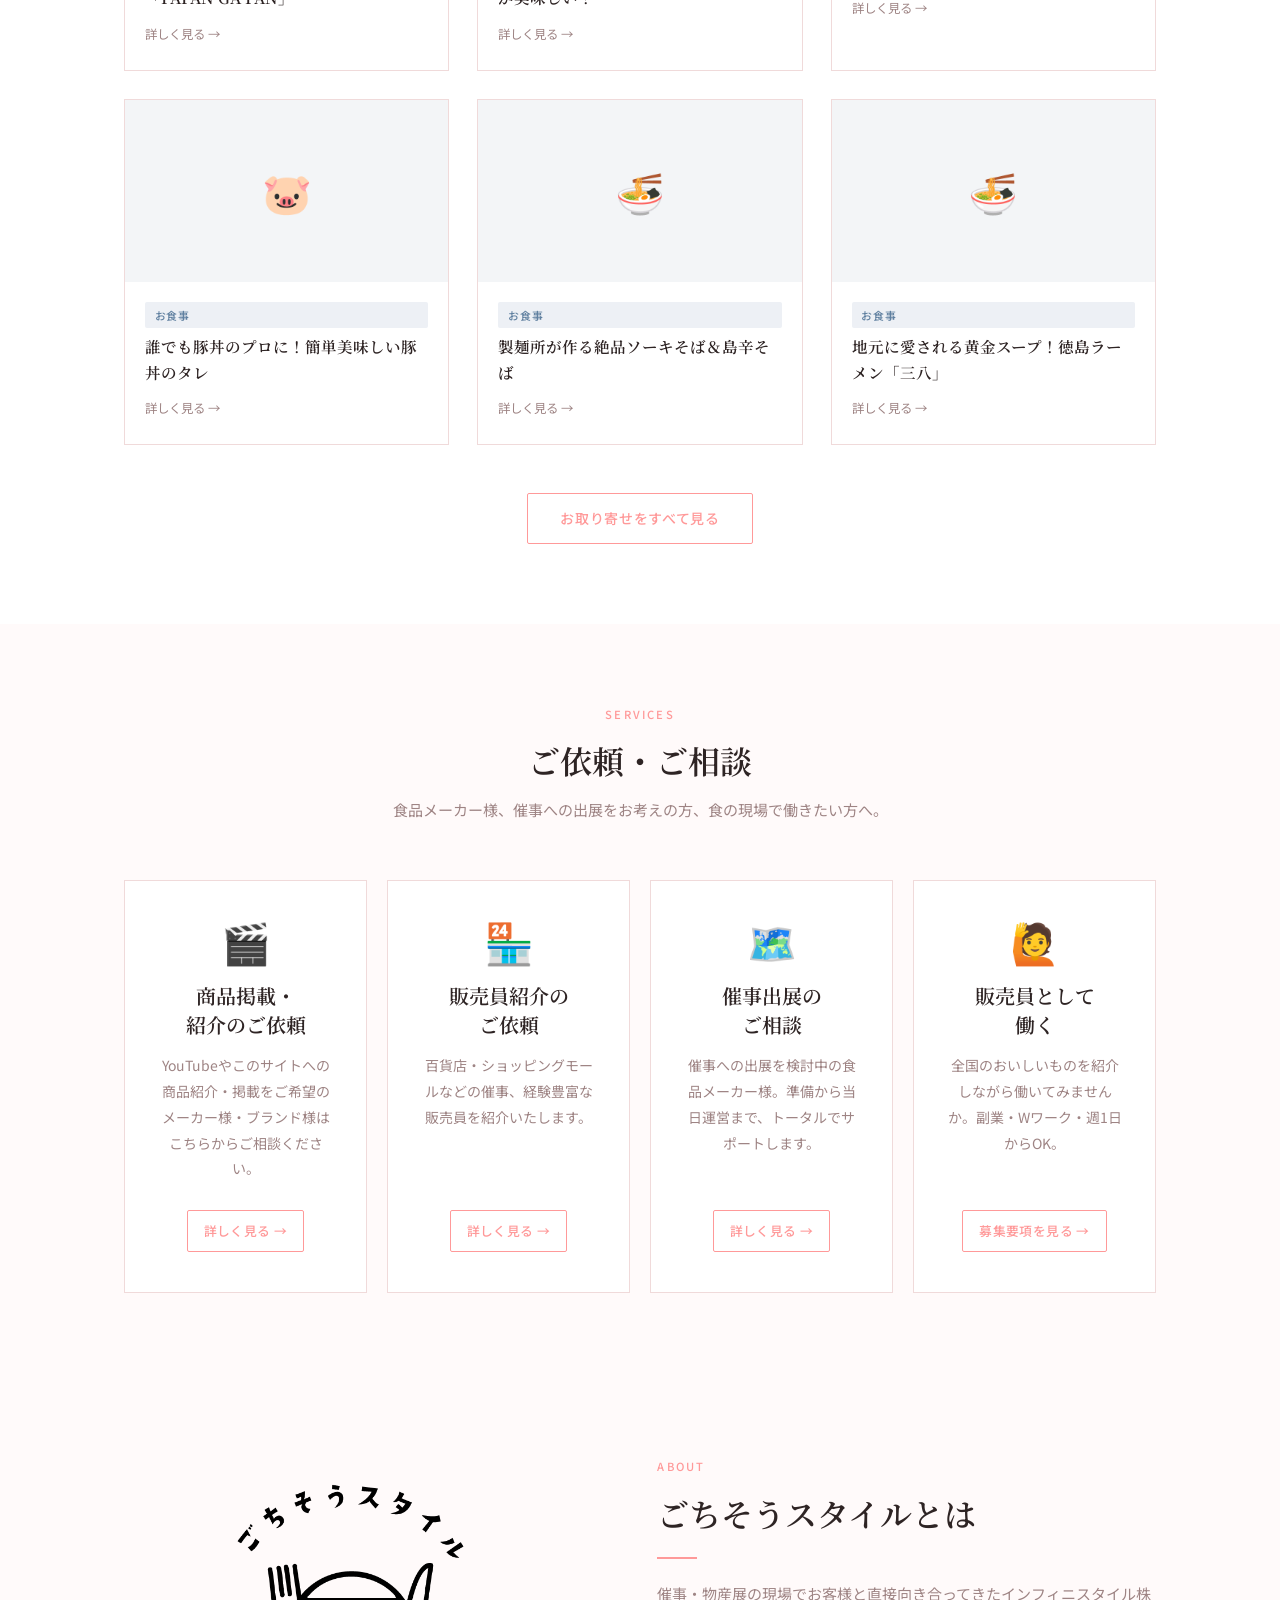
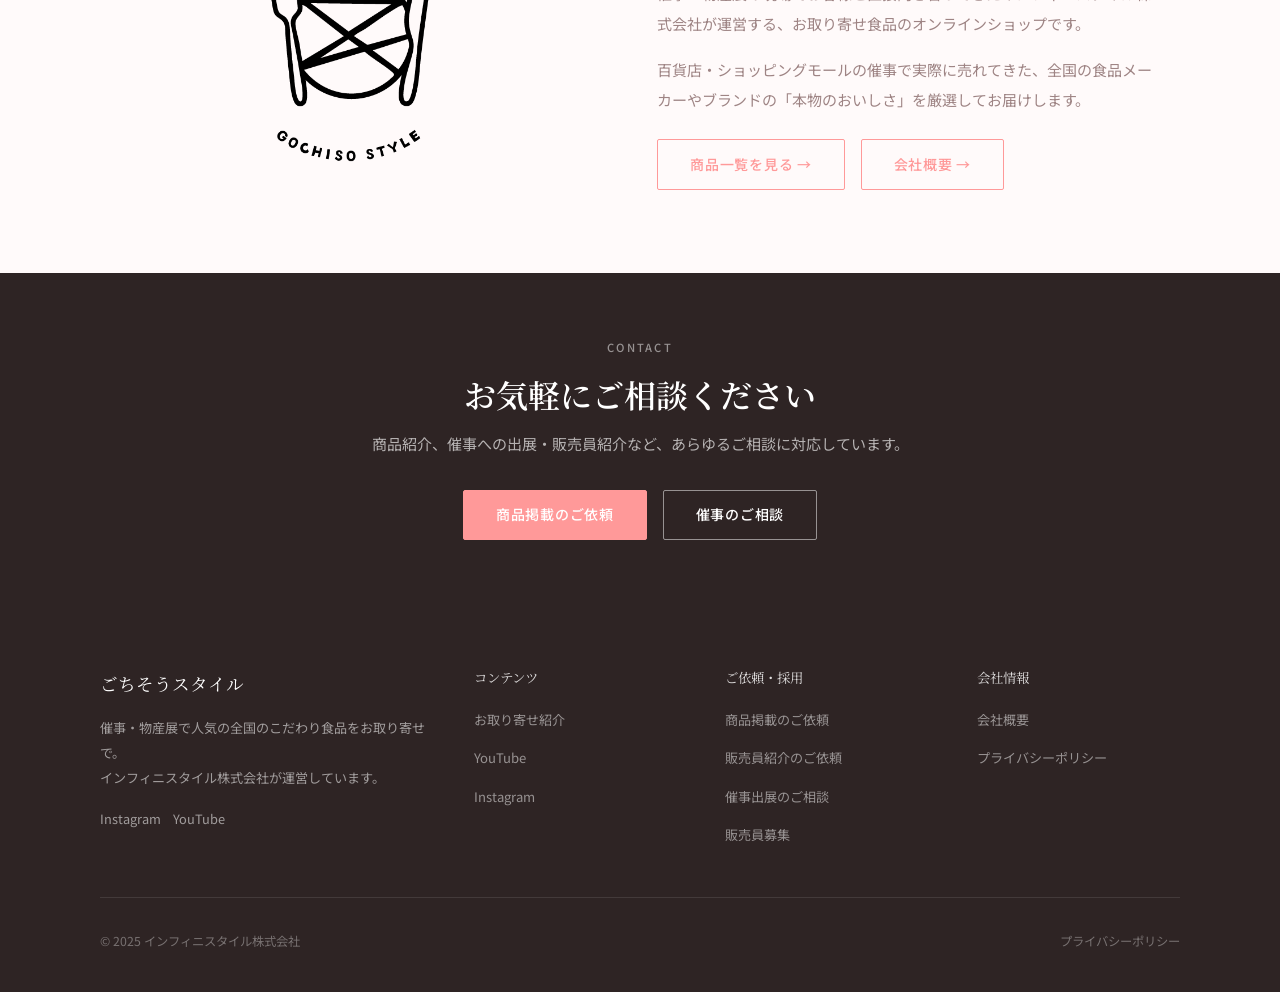
==== commit 2e832a46: "TOPページ：フッター構造修正・商品9件表示・絵文字プレースホルダー対応" ====
--- a/index.html
+++ b/index.html
@@ -43,9 +43,11 @@
 </header>
 
 <!-- ===== Hero ===== -->
-<section class="hero hero--banner">
-  <!-- hero-banner.jpg を images/ フォルダに配置してください -->
-  <div class="hero-banner-bg" style="background-image: url('images/hero-banner.jpg');"></div>
+<section class="hero">
+  <!-- 動画ファイルを video/fv.mp4 に配置してください -->
+  <video class="hero-video-bg" autoplay muted loop playsinline>
+    <source src="video/fv.mp4" type="video/mp4">
+  </video>
   <div class="hero-overlay"></div>
   <div class="hero-inner">
     <span class="section-label">GOCHISO STYLE</span>
@@ -186,7 +188,6 @@
           <li><a href="recruit.html">販売員募集</a></li>
         </ul>
       </div>
-    </div>
       <div class="footer-nav">
         <h4>会社情報</h4>
         <ul>
--- a/css/style.css
+++ b/css/style.css
@@ -1112,7 +1112,7 @@
 .footer-inner { max-width: var(--max-w); margin: 0 auto; }
 .footer-top {
   display: grid;
-  grid-template-columns: 1.6fr 1fr 1fr;
+  grid-template-columns: 1.6fr 1fr 1fr 1fr;
   gap: 3rem;
   padding-bottom: 3rem;
   border-bottom: 1px solid rgba(255,255,255,0.1);
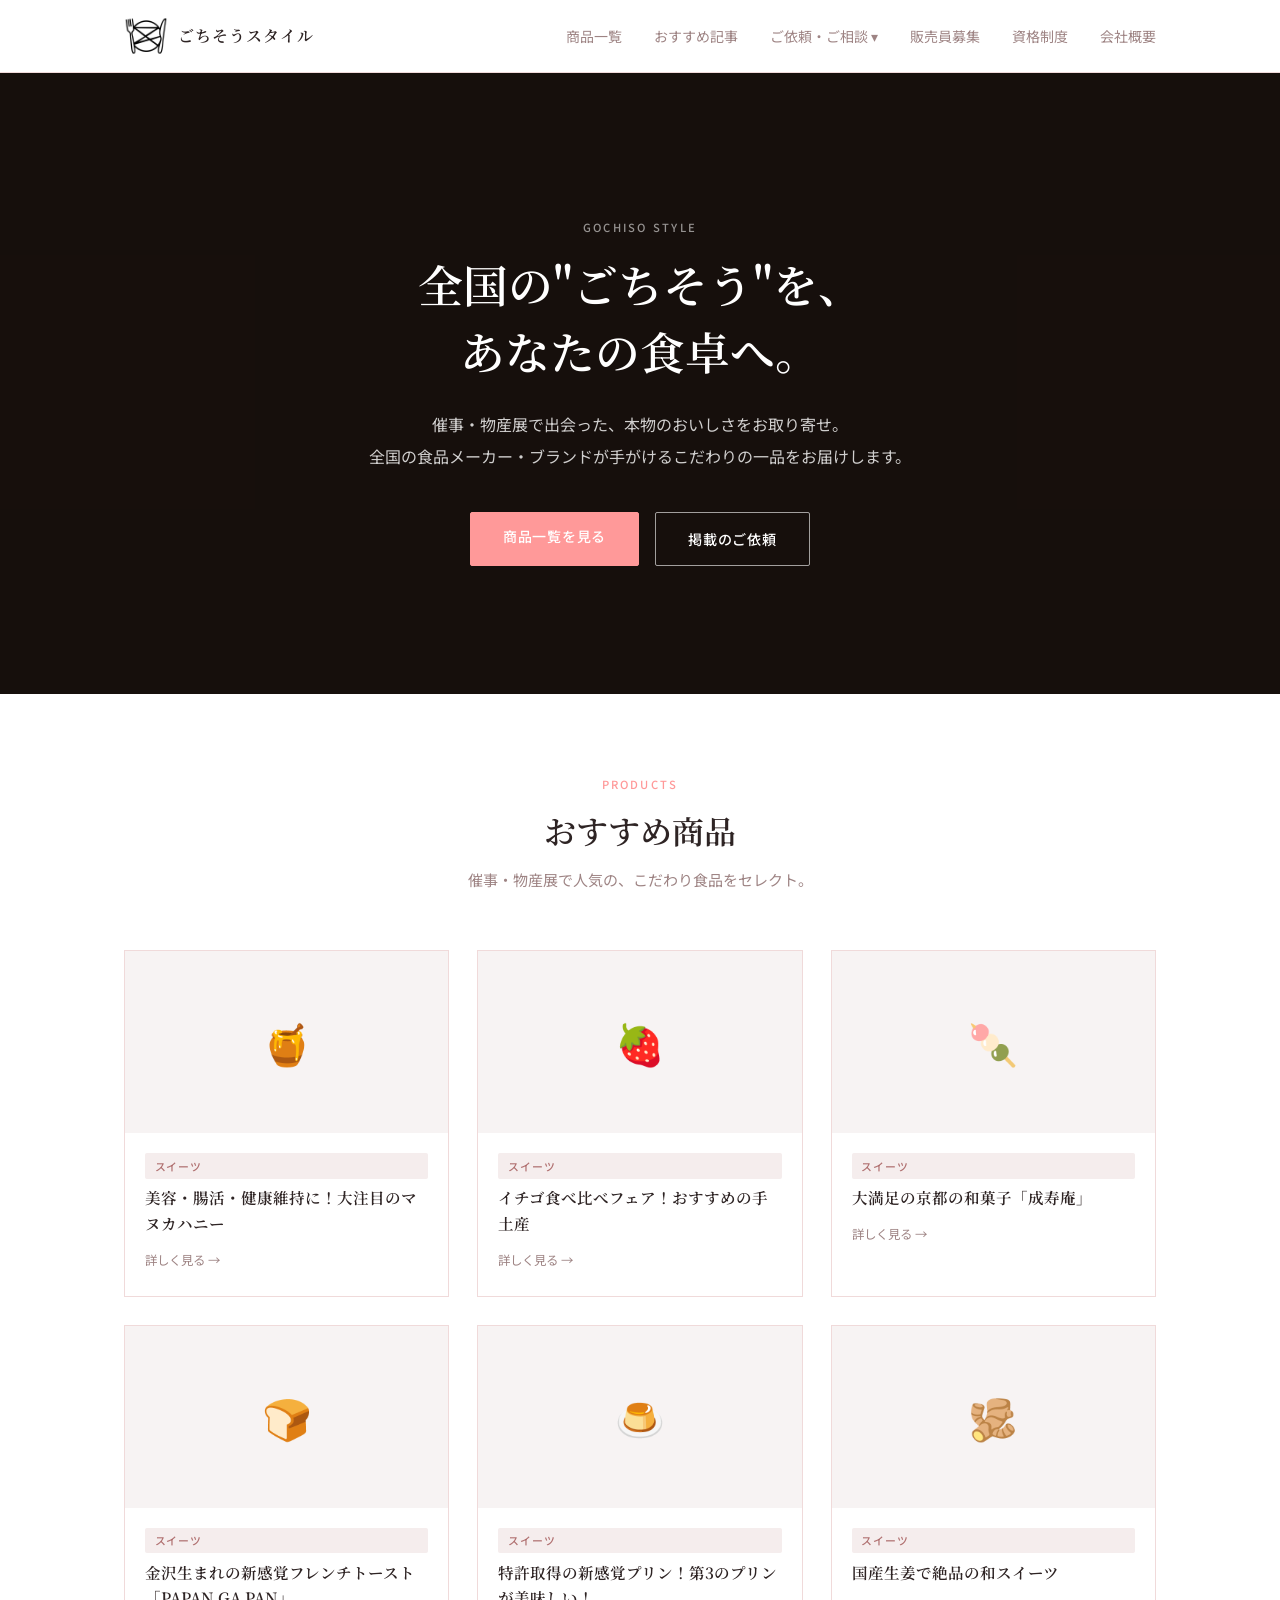
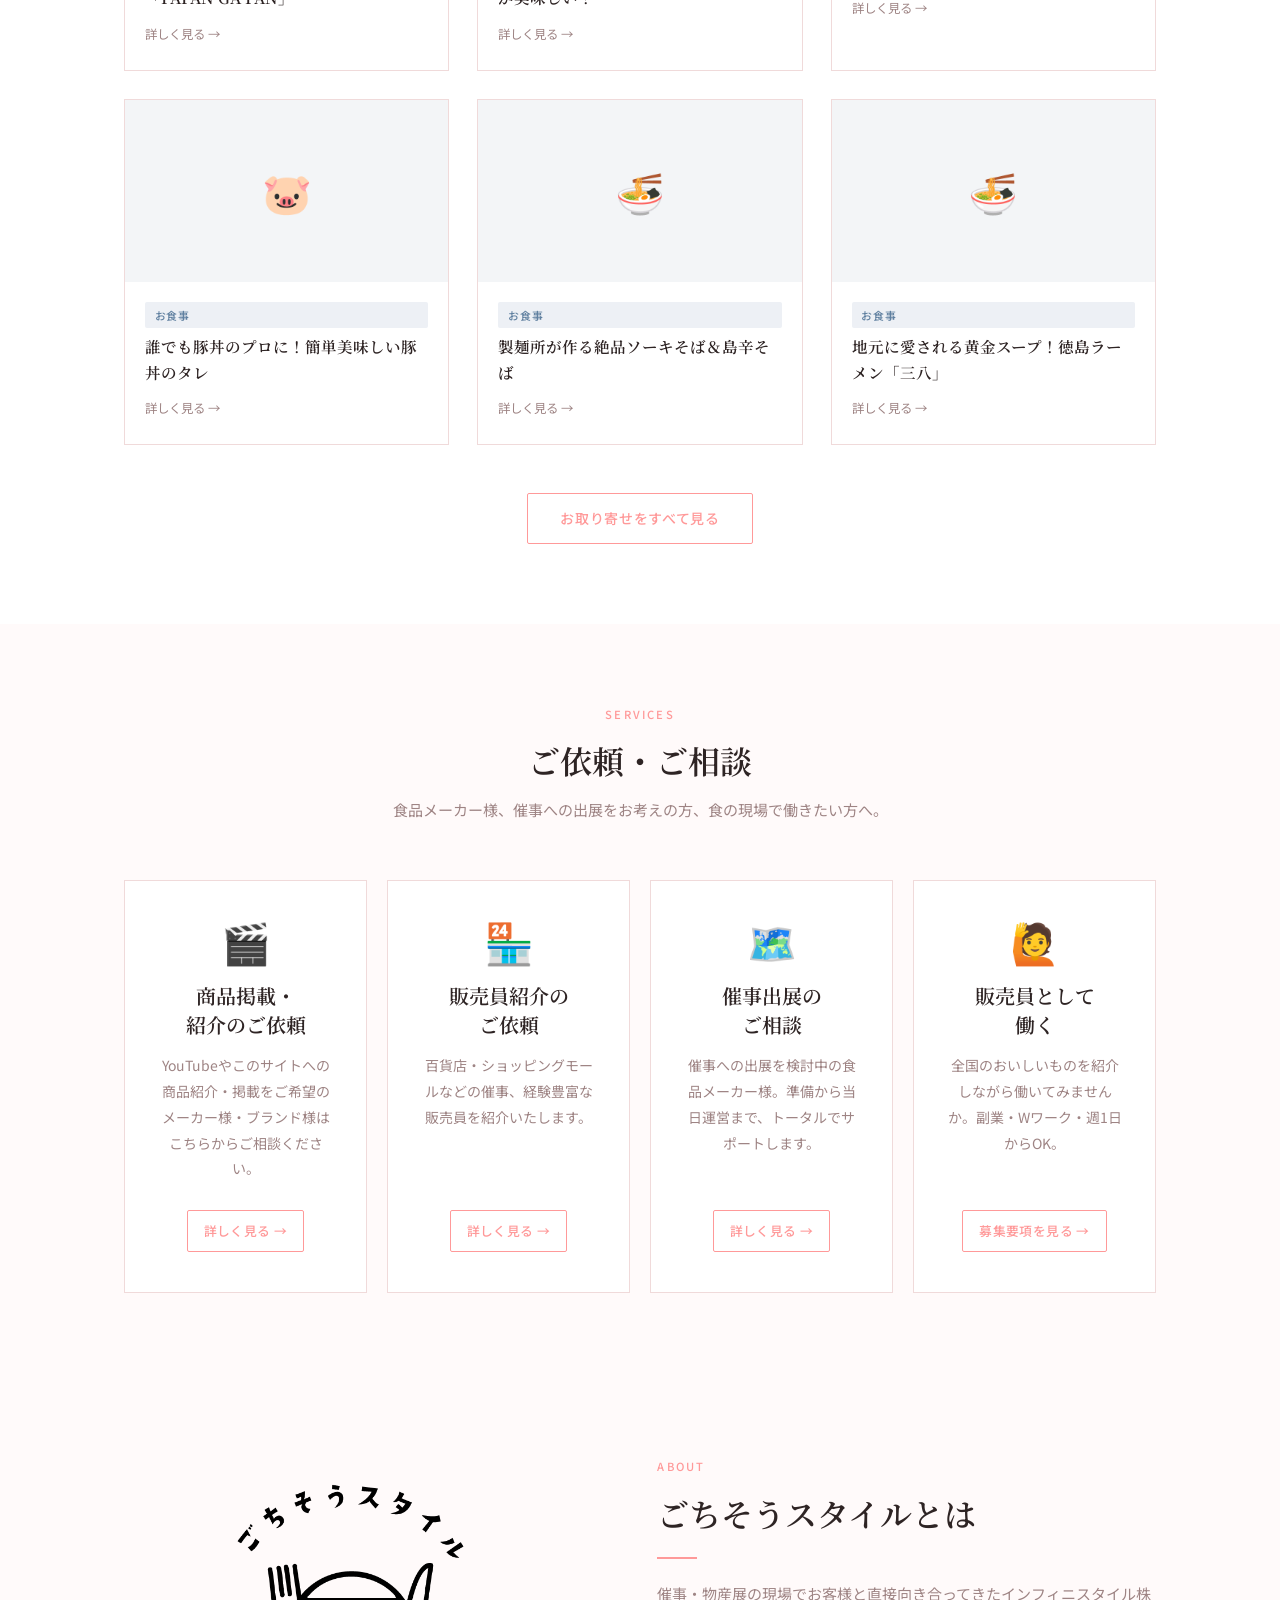
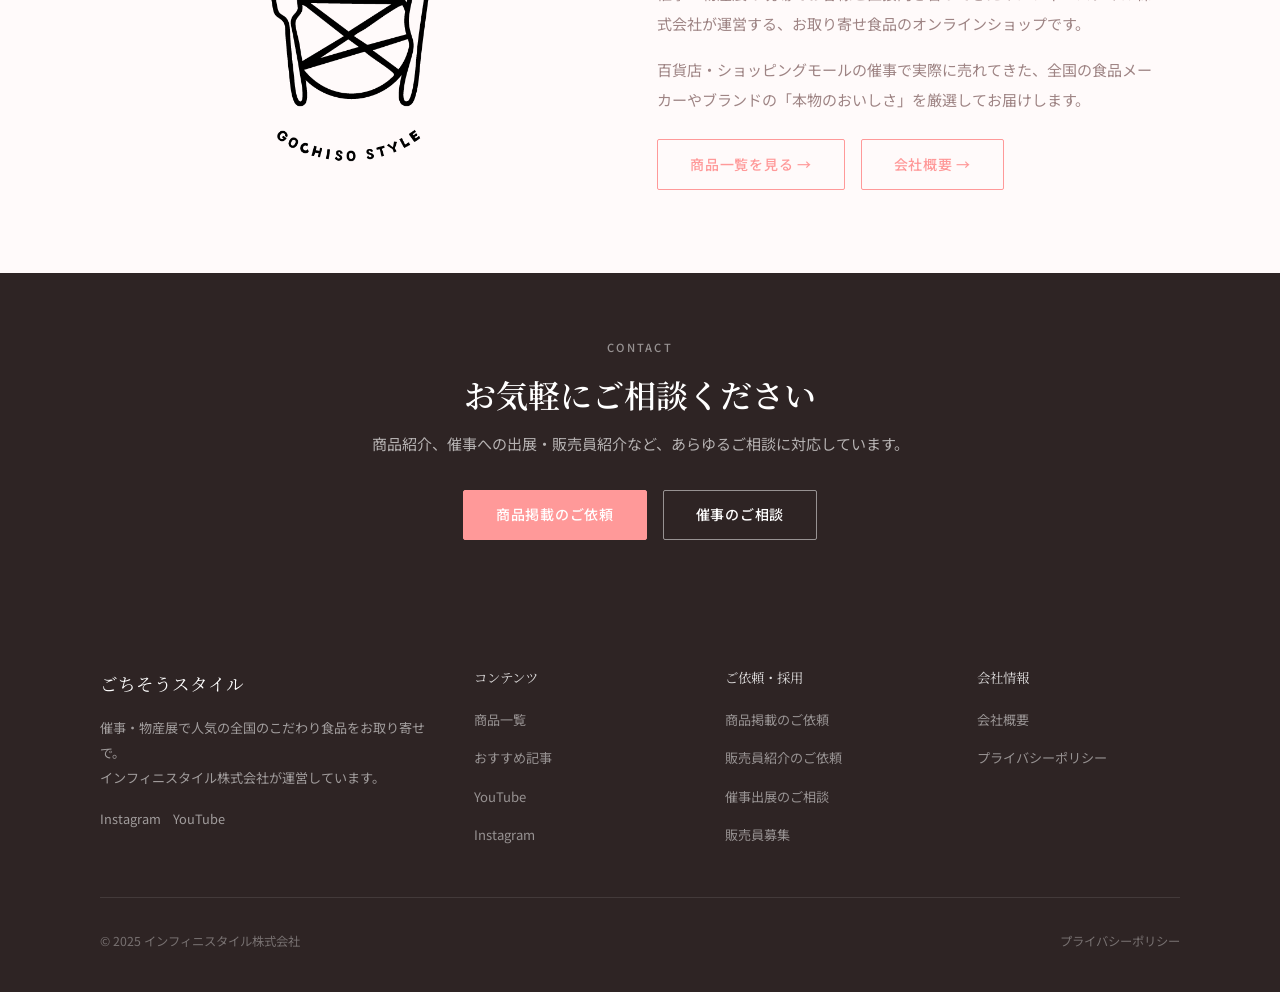
==== commit 79064802: "ダッシュボード追加・記事機能・価格送料込み・officialBtn削除・ナビ全ページ更新" ====
--- a/index.html
+++ b/index.html
@@ -26,6 +26,7 @@
     <nav class="site-nav" id="siteNav">
       <ul>
         <li><a href="products.html">商品一覧</a></li>
+        <li><a href="articles.html">おすすめ記事</a></li>
         <li class="has-dropdown">
           <a href="#">ご依頼・ご相談 ▾</a>
           <ul class="dropdown">
@@ -80,6 +81,23 @@
   </div>
 </section>
 
+<!-- ===== Featured Articles ===== -->
+<section class="section section-alt" id="articles-section">
+  <div class="container">
+    <div class="section-header">
+      <span class="section-label">ARTICLES</span>
+      <h2>おすすめ記事</h2>
+      <p>催事・食品に関するコラム、お知らせをお届けします。</p>
+    </div>
+    <div class="articles-grid" id="featured-articles">
+      <!-- JS で描画 -->
+    </div>
+    <div style="text-align: center; margin-top: 3rem;">
+      <a href="articles.html" class="btn btn-outline">記事をすべて見る</a>
+    </div>
+  </div>
+</section>
+
 <!-- ===== Services ===== -->
 <section class="section section-alt">
   <div class="container">
@@ -174,7 +192,8 @@
       <div class="footer-nav">
         <h4>コンテンツ</h4>
         <ul>
-          <li><a href="products.html">お取り寄せ紹介</a></li>
+          <li><a href="products.html">商品一覧</a></li>
+          <li><a href="articles.html">おすすめ記事</a></li>
           <li><a href="https://www.youtube.com/@gochiso-style" target="_blank" rel="noopener">YouTube</a></li>
           <li><a href="https://www.instagram.com/infinistyle/" target="_blank" rel="noopener">Instagram</a></li>
         </ul>
--- a/css/style.css
+++ b/css/style.css
@@ -1768,3 +1768,68 @@
   .cgh-kyu { font-size: 2.2rem; }
   .cgh-text h2 { font-size: 1.1rem; }
 }
+
+/* =====================================================
+   記事 (articles)
+   ===================================================== */
+
+.articles-grid {
+  display: grid;
+  grid-template-columns: repeat(3, 1fr);
+  gap: 2rem;
+  margin-top: 2.5rem;
+}
+
+.article-card {
+  display: block;
+  background: var(--surface);
+  border-radius: 12px;
+  overflow: hidden;
+  box-shadow: var(--shadow);
+  border: 1px solid var(--border-light);
+  text-decoration: none;
+  color: inherit;
+  transition: transform var(--transition), box-shadow var(--transition);
+}
+.article-card:hover {
+  transform: translateY(-4px);
+  box-shadow: 0 8px 28px rgba(0,0,0,0.1);
+}
+
+.article-thumb {
+  width: 100%;
+  aspect-ratio: 16/9;
+  overflow: hidden;
+  background: var(--bg-alt);
+  display: flex;
+  align-items: center;
+  justify-content: center;
+}
+.article-thumb img { width: 100%; height: 100%; object-fit: cover; display: block; }
+.article-thumb .product-emoji { font-size: 3rem; }
+
+.article-body { padding: 1.1rem 1.25rem 1.4rem; }
+.article-meta { display: flex; align-items: center; gap: 0.6rem; margin-bottom: 0.6rem; flex-wrap: wrap; }
+.article-date { font-size: 0.78rem; color: var(--text-muted); }
+.article-body h3 { font-size: 0.95rem; font-weight: 600; line-height: 1.55; margin-bottom: 0.5rem; color: var(--text); }
+.article-excerpt { font-size: 0.83rem; color: var(--text-muted); line-height: 1.65; display: -webkit-box; -webkit-line-clamp: 3; -webkit-box-orient: vertical; overflow: hidden; }
+
+/* Article detail */
+.article-detail-thumb { width: 100%; max-height: 420px; object-fit: cover; border-radius: 12px; margin-bottom: 2rem; display: block; }
+.article-lead { font-size: 1.05rem; color: var(--text-muted); line-height: 1.8; margin-bottom: 2rem; padding: 1.25rem 1.5rem; background: var(--bg-alt); border-left: 3px solid var(--accent); border-radius: 0 8px 8px 0; }
+.article-content { font-size: 0.95rem; line-height: 1.9; color: var(--text); }
+.article-content h2 { font-size: 1.2rem; font-weight: 700; margin: 2rem 0 0.75rem; padding-bottom: 0.5rem; border-bottom: 2px solid var(--accent-light); }
+.article-content h3 { font-size: 1.05rem; font-weight: 600; margin: 1.5rem 0 0.5rem; }
+.article-content p { margin-bottom: 1.2rem; }
+.article-content img { max-width: 100%; border-radius: 8px; margin: 1rem 0; }
+.article-content ul, .article-content ol { padding-left: 1.5rem; margin-bottom: 1.2rem; }
+.article-content li { margin-bottom: 0.4rem; }
+.article-tags { display: flex; flex-wrap: wrap; gap: 0.5rem; margin-top: 2.5rem; padding-top: 1.5rem; border-top: 1px solid var(--border-light); }
+.article-tag { font-size: 0.8rem; color: var(--text-muted); background: var(--bg-alt); padding: 0.3rem 0.75rem; border-radius: 20px; }
+
+@media (max-width: 860px) {
+  .articles-grid { grid-template-columns: repeat(2, 1fr); }
+}
+@media (max-width: 480px) {
+  .articles-grid { grid-template-columns: 1fr; }
+}
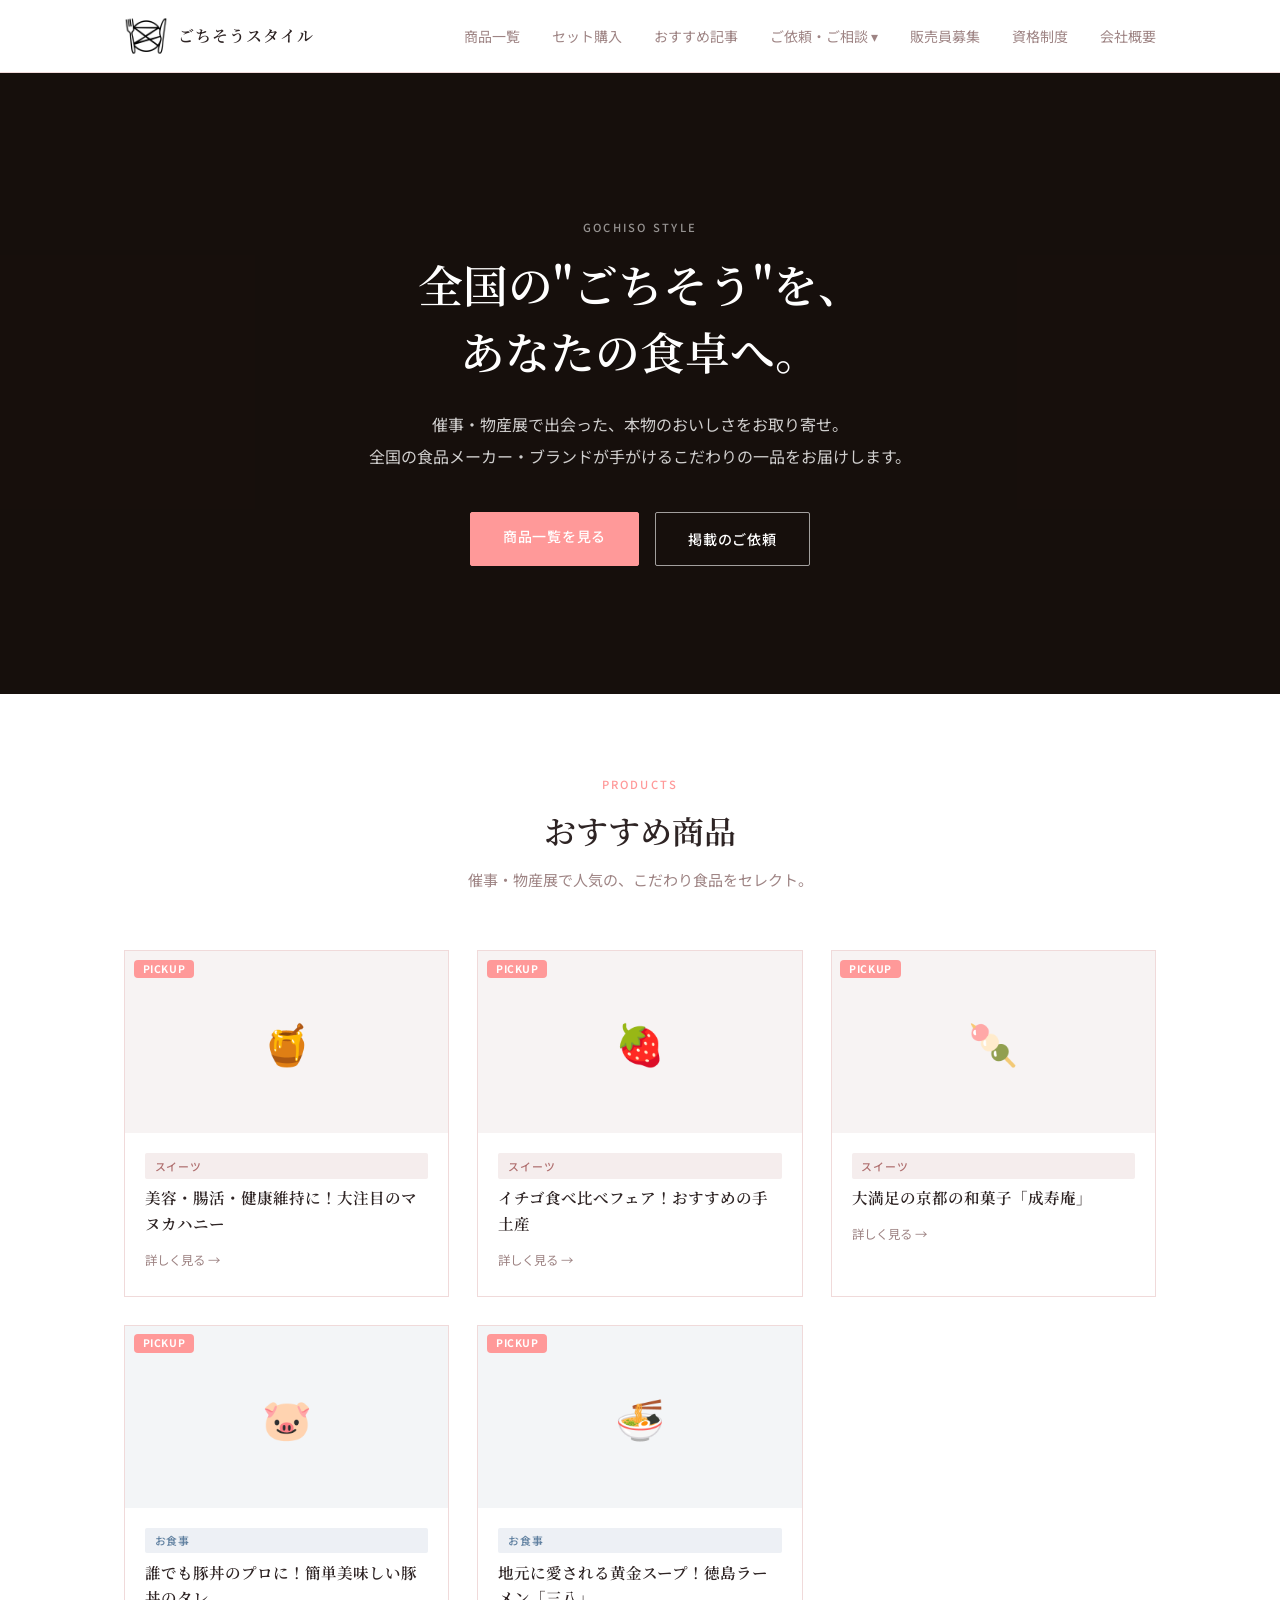
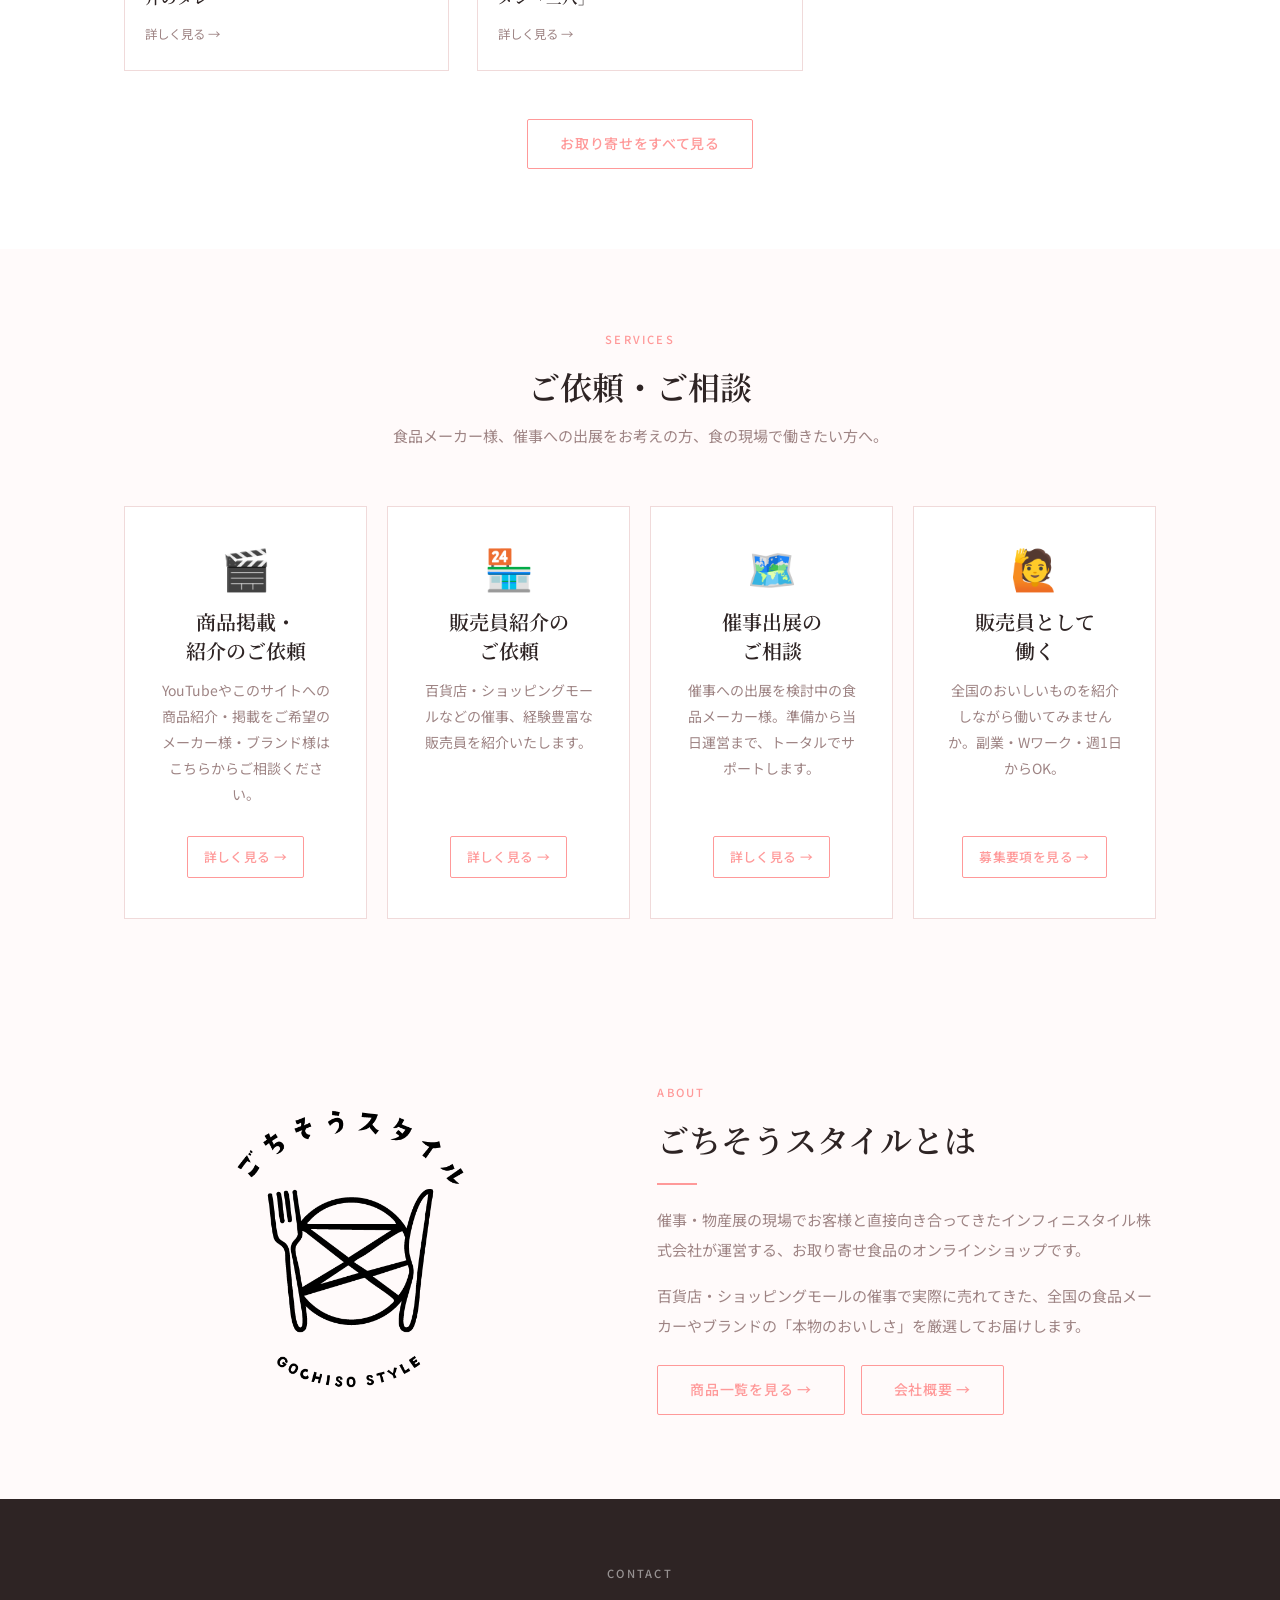
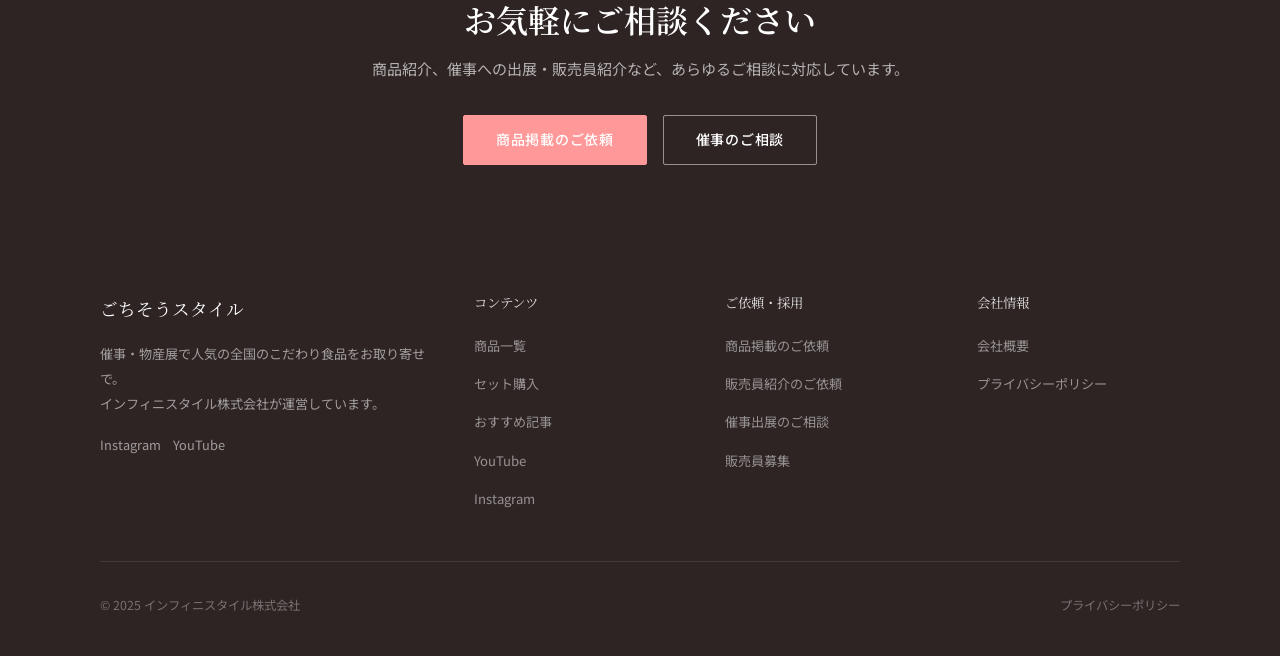
==== commit 681304bb: "セット購入機能を追加 - data/sets.json: 12メーカーのセット商品データ - sets.html: セット一覧・注文フロー（数量選択→フォーム→Formspree） - order-t" ====
--- a/index.html
+++ b/index.html
@@ -26,6 +26,7 @@
     <nav class="site-nav" id="siteNav">
       <ul>
         <li><a href="products.html">商品一覧</a></li>
+        <li><a href="sets.html">セット購入</a></li>
         <li><a href="articles.html">おすすめ記事</a></li>
         <li class="has-dropdown">
           <a href="#">ご依頼・ご相談 ▾</a>
@@ -193,7 +194,8 @@
         <h4>コンテンツ</h4>
         <ul>
           <li><a href="products.html">商品一覧</a></li>
-          <li><a href="articles.html">おすすめ記事</a></li>
+          <li><a href="sets.html">セット購入</a></li>
+        <li><a href="articles.html">おすすめ記事</a></li>
           <li><a href="https://www.youtube.com/@gochiso-style" target="_blank" rel="noopener">YouTube</a></li>
           <li><a href="https://www.instagram.com/infinistyle/" target="_blank" rel="noopener">Instagram</a></li>
         </ul>
--- a/css/style.css
+++ b/css/style.css
@@ -1769,6 +1769,22 @@
   .cgh-text h2 { font-size: 1.1rem; }
 }
 
+/* PICKUP badge */
+.pickup-badge {
+  position: absolute;
+  top: 0.55rem;
+  left: 0.55rem;
+  background: var(--accent);
+  color: #fff;
+  font-size: 0.65rem;
+  font-weight: 700;
+  letter-spacing: 0.06em;
+  padding: 0.25rem 0.55rem;
+  border-radius: 4px;
+  line-height: 1;
+  pointer-events: none;
+}
+
 /* =====================================================
    記事 (articles)
    ===================================================== */
